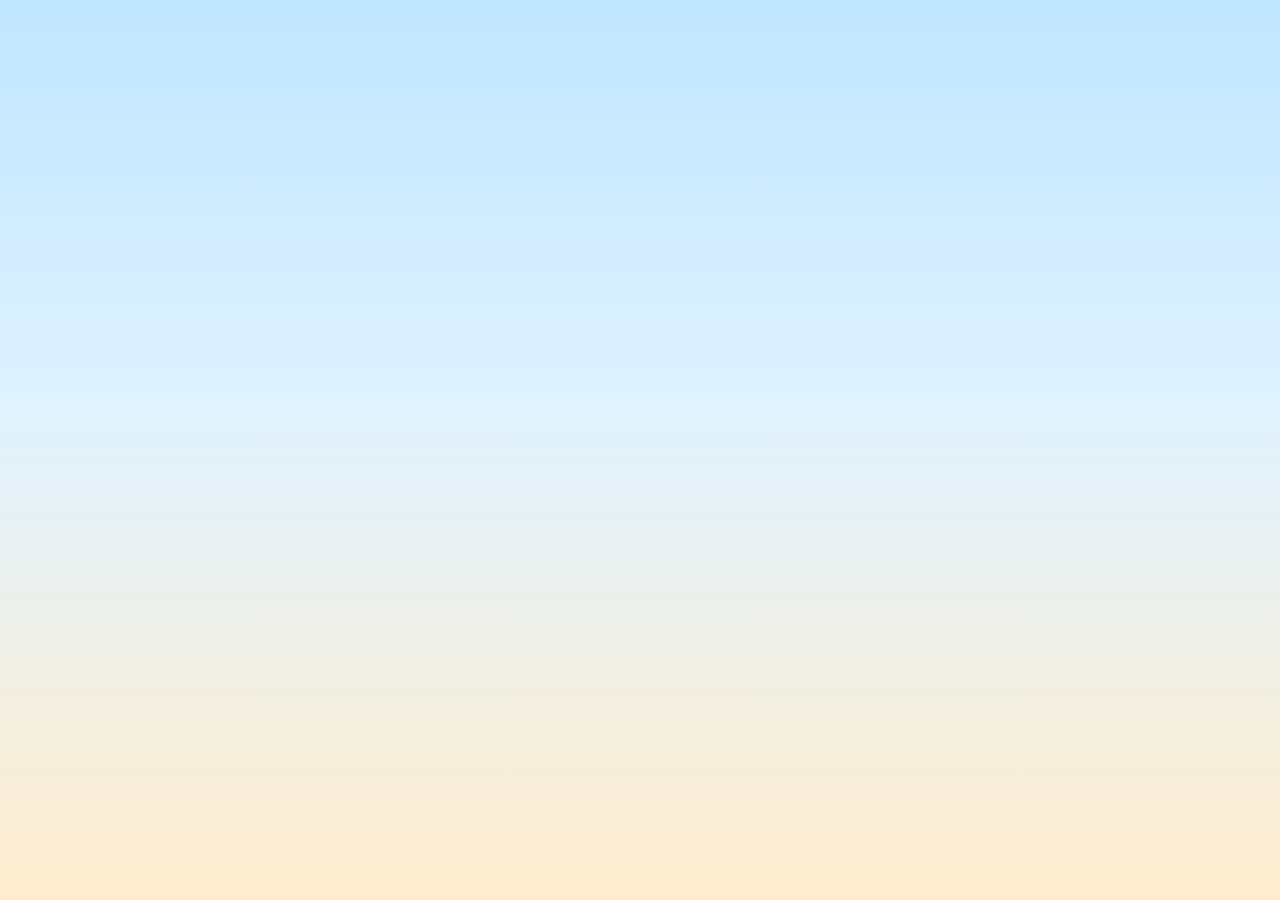
==== index.html @ fae0518b "Little Hafiz Quest v2.5.0 - Family sync: share one explorer's progress to another phone by link or  " ====
<!doctype html>
<!--
  Little Hafiz Quest
  A picture-and-gesture adventure for memorizing Juz ‘Amma (sūrahs 78–114) with a child.
  Everything it needs is in this folder: no accounts, no tracking, no requests to other websites.
  See README.md for how to use, edit and publish it.
-->
<html lang="en">
<head>
  <meta charset="utf-8">
  <meta name="viewport" content="width=device-width, initial-scale=1, viewport-fit=cover">
  <title>Little Hafiz Quest</title>
  <meta name="description" content="A picture-and-gesture adventure that helps young children memorize Juz ‘Amma, with a grown-up who reads the Arabic.">

  <!--
    Content Security Policy: only this site's own files may load. No third-party scripts, fonts or trackers.
    'unsafe-inline' is allowed for styles only, because each sūrah's colors are passed as inline CSS variables.
  -->
  <meta http-equiv="Content-Security-Policy" content="default-src 'self'; script-src 'self'; style-src 'self' 'unsafe-inline'; img-src 'self' data:; font-src 'self'; media-src 'self' blob:; connect-src 'self'; worker-src 'self'; object-src 'none'; base-uri 'none'; form-action 'none'">
  <meta name="referrer" content="no-referrer">

  <!-- Home Screen app -->
  <link rel="manifest" href="manifest.webmanifest">
  <!-- the status bar's color: js/game.js keeps it matching the top of each screen -->
  <meta name="theme-color" content="#7fc8ff">
  <meta name="mobile-web-app-capable" content="yes">
  <meta name="apple-mobile-web-app-capable" content="yes">
  <meta name="apple-mobile-web-app-title" content="Hafiz Quest">
  <meta name="apple-mobile-web-app-status-bar-style" content="default">
  <link rel="icon" type="image/png" sizes="192x192" href="icons/icon-192.png">
  <link rel="apple-touch-icon" href="icons/apple-touch-icon.png">

  <link rel="preload" href="fonts/amiri-quran.woff2" as="font" type="font/woff2" crossorigin>
  <link rel="stylesheet" href="css/game.css">
  <link rel="stylesheet" href="css/art.css">
  <script src="js/boot.js"></script>
</head>
<body>
  <!-- Shared SVG gradients for the art (filled in by js/game.js) and the living world background -->
  <div id="defs" aria-hidden="true"></div>
  <div id="bg" aria-hidden="true"></div>

  <!-- The game draws every screen inside #app (see js/game.js) -->
  <main id="app">
    <noscript>
      <div class="sheet noscript">
        <div class="noscript-moon">🌙</div>
        <h3>Little Hafiz Quest needs a web browser</h3>
        <p class="saveinfo">This looks like a preview, and previews can't run games. Open the Little Hafiz Quest <b>link</b> in Safari, Chrome, Edge or Firefox instead.</p>
      </div>
    </noscript>
  </main>

  <div id="modal" role="dialog" aria-modal="true"></div>
  <div id="toast" role="status" aria-live="polite"></div>
  <div id="fx" aria-hidden="true"></div>

  <script src="js/data.js"></script>
  <script src="js/art.js"></script>
  <script src="js/map.js"></script>
  <script src="js/sounds.js"></script>
  <script src="js/qrcode.js"></script>
  <script src="js/sync.js"></script>
  <script src="js/game.js"></script>
</body>
</html>
---- css/game.css ----
/*
 * Little Hafiz Quest: styles
 * ==========================
 * Colors are tokens on :root. Light values come first; the dim (night) palette is applied when
 *   - the grown-up picks "Dim" in settings            -> <html data-mode="dim">
 *   - or the setting is "Auto" and the device is dark  -> prefers-color-scheme: dark
 * Per-sūrah colors are passed as inline CSS variables (--c, --c14, ...) computed in js/game.js,
 * so no modern-only color functions are needed (works on older Safari, Firefox and Samsung Internet).
 */
/* ---------- fonts (all bundled in /fonts, SIL Open Font License) ---------- */
@font-face {
  font-family: 'Amiri Quran';
  font-style: normal;
  font-weight: 400;
  font-display: block;
  src: url(../fonts/amiri-quran.woff2) format('woff2');
}
@font-face {
  font-family: 'Baloo 2';
  font-style: normal;
  font-weight: 400 800;
  font-display: swap;
  src: url(../fonts/baloo-2-latin-ext.woff2) format('woff2');
  unicode-range: U+0100-02BA, U+02BD-02C5, U+02C7-02CC, U+02CE-02D7, U+02DD-02FF, U+0304, U+0308, U+0329, U+1D00-1DBF,
    U+1E00-1E9F, U+1EF2-1EFF, U+2020, U+20A0-20AB, U+20AD-20C0, U+2113, U+2C60-2C7F, U+A720-A7FF;
}
@font-face {
  font-family: 'Baloo 2';
  font-style: normal;
  font-weight: 400 800;
  font-display: swap;
  src: url(../fonts/baloo-2-latin.woff2) format('woff2');
  /* Combining accents (U+0304 etc.) are deliberately left to the latin-ext file above. If this file also
     claimed them, browsers could split "ā" into "a" + a loose macron and draw the macron over the next letter. */
  unicode-range: U+0000-00FF, U+0131, U+0152-0153, U+02BB-02BC, U+02C6, U+02DA, U+02DC, U+2000-206F, U+20AC, U+2122,
    U+2191, U+2193, U+2212, U+2215, U+FEFF, U+FFFD;
}

:root {
  --ink: #2b2340;
  --soft: #6b6385;
  --card: #ffffff;
  --card2: #fffaf1;
  --chip: #fff3d6;
  --bg1: #bfe6ff;
  --bg2: #ffeccc;
  --bgmid: #dff2ff;
  --glass: rgba(255, 255, 255, 0.78);
  --line: rgba(43, 35, 64, 0.15);
  --shd: rgba(43, 35, 64, 0.14);
  --slot: rgba(255, 255, 255, 0.5);
  --stone: #d8d2c4;
  --stone2: #b3ab99;
  --okbg: #e8fff1;
  --pat: #fff8dc;
  --patb: #f0c64a;
  --twinbg: #ffe3f1;
  --twin: #c2357b;
  --gold: #ffc83d;
  --gold2: #ff9f1c;
  --go: #2fbf71;
  --go2: #1f9a58;
  --oktx: #17804a; /* green text on --okbg */
  --c: #14a899;
  --r: 26px;
  --barbg: rgba(205, 235, 255, 0.86);
  --sunbg: radial-gradient(circle, #fff6c9 0%, #ffe27a 45%, rgba(255, 214, 90, 0) 70%);
  --sunop: 1;
  --cloudop: 1;
  --twop: 0;
  --c14: rgba(20, 168, 153, 0.14);
  --c18: rgba(20, 168, 153, 0.18);
  --c30: rgba(20, 168, 153, 0.3);
  --c35: rgba(20, 168, 153, 0.35);
  --cd: #0f7d72;
  --gutl: max(16px, env(safe-area-inset-left, 0px));
  --gutr: max(16px, env(safe-area-inset-right, 0px));
  color-scheme: light;
}
@media (prefers-color-scheme: dark) {
  :root:not([data-theme='light']):not([data-mode='light']) {
    --ink: #f1edff;
    --soft: #b9b1dc;
    --card: #252149;
    --card2: #2d2856;
    --chip: #3a3163;
    --bg1: #0e0f2d;
    --bg2: #271a43;
    --bgmid: #16163a;
    --glass: rgba(37, 33, 73, 0.82);
    --line: rgba(255, 255, 255, 0.16);
    --shd: rgba(0, 0, 0, 0.38);
    --slot: rgba(255, 255, 255, 0.05);
    --stone: #4a4472;
    --stone2: #2e2953;
    --okbg: #173f30;
    --pat: #352f19;
    --patb: #8a7424;
    --twinbg: #4a2240;
    --twin: #ff9fd0;
    --gold: #f2b632;
    --gold2: #f08c1a;
    --go: #27a862;
    --go2: #16733f;
    --oktx: #8ff0b6;
    --barbg: rgba(14, 15, 45, 0.86);
    --sunbg: radial-gradient(circle, #f4f1ff 0%, #c9c2ff 30%, rgba(140, 130, 255, 0) 68%);
    --sunop: 0.7;
    --cloudop: 0.14;
    --twop: 0.8;
    color-scheme: dark;
  }
}
:root[data-theme='dark']:not([data-mode='light']) {
  --ink: #f1edff;
  --soft: #b9b1dc;
  --card: #252149;
  --card2: #2d2856;
  --chip: #3a3163;
  --bg1: #0e0f2d;
  --bg2: #271a43;
  --bgmid: #16163a;
  --glass: rgba(37, 33, 73, 0.82);
  --line: rgba(255, 255, 255, 0.16);
  --shd: rgba(0, 0, 0, 0.38);
  --slot: rgba(255, 255, 255, 0.05);
  --stone: #4a4472;
  --stone2: #2e2953;
  --okbg: #173f30;
  --pat: #352f19;
  --patb: #8a7424;
  --twinbg: #4a2240;
  --twin: #ff9fd0;
  --gold: #f2b632;
  --gold2: #f08c1a;
  --go: #27a862;
  --go2: #16733f;
  --oktx: #8ff0b6;
  --barbg: rgba(14, 15, 45, 0.86);
  --sunbg: radial-gradient(circle, #f4f1ff 0%, #c9c2ff 30%, rgba(140, 130, 255, 0) 68%);
  --sunop: 0.7;
  --cloudop: 0.14;
  --twop: 0.8;
  color-scheme: dark;
}
:root[data-mode='dim'] {
  --ink: #f1edff;
  --soft: #b9b1dc;
  --card: #252149;
  --card2: #2d2856;
  --chip: #3a3163;
  --bg1: #0e0f2d;
  --bg2: #271a43;
  --bgmid: #16163a;
  --glass: rgba(37, 33, 73, 0.82);
  --line: rgba(255, 255, 255, 0.16);
  --shd: rgba(0, 0, 0, 0.38);
  --slot: rgba(255, 255, 255, 0.05);
  --stone: #4a4472;
  --stone2: #2e2953;
  --okbg: #173f30;
  --pat: #352f19;
  --patb: #8a7424;
  --twinbg: #4a2240;
  --twin: #ff9fd0;
  --gold: #f2b632;
  --gold2: #f08c1a;
  --go: #27a862;
  --go2: #16733f;
  --oktx: #8ff0b6;
  --barbg: rgba(14, 15, 45, 0.86);
  --sunbg: radial-gradient(circle, #f4f1ff 0%, #c9c2ff 30%, rgba(140, 130, 255, 0) 68%);
  --sunop: 0.7;
  --cloudop: 0.14;
  --twop: 0.8;
  color-scheme: dark;
}
* {
  box-sizing: border-box;
  -webkit-tap-highlight-color: transparent;
}
html,
body {
  margin: 0;
  min-height: 100%;
}
html {
  -webkit-text-size-adjust: 100%;
  text-size-adjust: 100%;
}
button,
[data-act] {
  touch-action: manipulation;
}
body {
  background-color: var(--bg1);
  font-family: 'Baloo 2', ui-rounded, system-ui, sans-serif;
  color: var(--ink);
  background: linear-gradient(180deg, var(--bg1) 0%, var(--bgmid) 45%, var(--bg2) 100%);
  background-attachment: fixed;
  min-height: 100vh;
  overflow-x: hidden;
  transition:
    background 0.4s,
    color 0.4s;
}
button,
select {
  font: inherit;
  color: inherit;
  cursor: pointer;
  border: 0;
  background: none;
}
h1,
h2,
h3,
p {
  margin: 0;
}
svg.i {
  width: 26px;
  height: 26px;
  fill: none;
  stroke: currentColor;
  stroke-width: 2.6;
  stroke-linecap: round;
  stroke-linejoin: round;
}

/* ---------- layout ---------- */
#app {
  position: relative;
  z-index: 1;
  max-width: 560px;
  margin: 0 auto;
  padding-top: calc(14px + env(safe-area-inset-top, 0px));
  padding-bottom: calc(48px + env(safe-area-inset-bottom, 0px));
  padding-left: var(--gutl);
  padding-right: var(--gutr);
}
/* behind the phone's status bar (when the page reaches under it: installed, fullscreen, notches): the top
   bar's own color on screens that have one; elsewhere the screen shows through */
body::before {
  content: '';
  position: fixed;
  top: 0;
  left: 0;
  right: 0;
  height: env(safe-area-inset-top, 0px);
  z-index: 13;
  background: transparent;
}
body.hasbar::before {
  background: var(--barbg);
  -webkit-backdrop-filter: blur(12px);
  backdrop-filter: blur(12px);
}
.screen {
  animation: enter 0.45s cubic-bezier(0.2, 1.4, 0.4, 1);
}
@keyframes enter {
  from {
    opacity: 0;
    transform: translateY(18px) scale(0.97);
  }
}
.row {
  display: flex;
  gap: 12px;
  justify-content: center;
  flex-wrap: wrap;
  margin-top: 14px;
}
.h2 {
  font-size: 20px;
  font-weight: 800;
  margin: 18px 4px 8px;
}

/* ---------- buttons ---------- */
.btn {
  display: inline-flex;
  align-items: center;
  justify-content: center;
  gap: 8px;
  min-height: 58px;
  padding: 10px 22px;
  border-radius: 20px;
  font-weight: 800;
  font-size: 20px;
  background: var(--card);
  box-shadow: 0 5px 0 var(--shd);
  transition:
    transform 0.08s,
    box-shadow 0.08s;
}
.btn:active {
  transform: translateY(4px);
  box-shadow: 0 1px 0 var(--shd);
}
.btn.go {
  background: linear-gradient(180deg, #4fdc8f, var(--go));
  color: #fff;
  box-shadow: 0 5px 0 var(--go2);
  text-shadow: 0 1px 0 rgba(0, 0, 0, 0.15);
}
.btn.go:active {
  box-shadow: 0 1px 0 var(--go2);
}
.btn.gold {
  background: linear-gradient(180deg, #ffe07a, var(--gold));
  box-shadow: 0 5px 0 #c98f00;
  color: #2b2340;
}
.btn.ghost {
  background: var(--glass);
}
.btn.small {
  min-height: 42px;
  font-size: 16px;
  padding: 6px 14px;
  border-radius: 14px;
}
.btn.danger {
  color: #d23c3c;
}
.btn[disabled] {
  opacity: 0.4;
  pointer-events: none;
}
.btn.wide {
  flex: 1 1 140px;
}
.icon-btn {
  width: 52px;
  height: 52px;
  border-radius: 18px;
  background: var(--card);
  font-size: 26px;
  box-shadow: 0 4px 0 var(--shd);
  display: grid;
  place-items: center;
  flex: none;
}
.icon-btn:active {
  transform: translateY(3px);
  box-shadow: 0 1px 0 var(--shd);
}

/* ---------- sticky top bar with the Listen button ---------- */
.bar {
  position: -webkit-sticky;
  position: sticky;
  top: env(safe-area-inset-top, 0px);
  z-index: 12;
  display: flex;
  align-items: center;
  gap: 8px;
  margin: -14px calc(-1 * var(--gutr)) 10px calc(-1 * var(--gutl));
  padding: 10px var(--gutr) 10px var(--gutl);
  background: var(--barbg);
  -webkit-backdrop-filter: blur(12px);
  backdrop-filter: blur(12px);
}
.bar-title {
  flex: 1;
  min-width: 0;
  text-align: center;
  font-weight: 800;
  font-size: 18px;
  line-height: 1.1;
}
.bar-title small {
  display: block;
  font-size: 13px;
  color: var(--soft);
  font-weight: 600;
  white-space: nowrap;
  overflow: hidden;
  text-overflow: ellipsis;
}
.bar .icon-btn {
  width: 46px;
  height: 46px;
  border-radius: 16px;
}
.listen {
  flex: none;
  display: none;
  align-items: center;
  gap: 6px;
  height: 56px;
  padding: 0 12px 0 8px;
  border-radius: 20px;
  color: #fff;
  text-align: left;
  position: relative;
  background: linear-gradient(180deg, #ffa94d, #ff7a1a);
  box-shadow: 0 5px 0 #c95300;
  transition: transform 0.08s;
}
.listen.show {
  display: flex;
}
.listen:active {
  transform: translateY(4px);
  box-shadow: 0 1px 0 #c95300;
}
.listen .ic {
  width: 40px;
  height: 40px;
  border-radius: 50%;
  background: rgba(255, 255, 255, 0.22);
  display: grid;
  place-items: center;
  position: relative;
}
.listen svg {
  width: 26px;
  height: 26px;
  fill: none;
  stroke: #fff;
  stroke-width: 2.6;
  stroke-linecap: round;
  stroke-linejoin: round;
}
.listen .stop {
  display: none;
  width: 15px;
  height: 15px;
  border-radius: 4px;
  background: #fff;
}
.listen.playing svg {
  display: none;
}
.listen.playing .stop {
  display: block;
}
.listen.playing .ic::before,
.listen.playing .ic::after {
  content: '';
  position: absolute;
  top: 0;
  right: 0;
  bottom: 0;
  left: 0;
  border-radius: 50%;
  border: 3px solid #fff;
  animation: ring 1.4s ease-out infinite;
}
.listen.playing .ic::after {
  animation-delay: 0.7s;
}
@keyframes ring {
  from {
    transform: scale(1);
    opacity: 0.9;
  }
  to {
    transform: scale(1.6);
    opacity: 0;
  }
}
.listen b {
  display: block;
  font-size: 17px;
  line-height: 1;
  text-shadow: 0 1px 0 rgba(0, 0, 0, 0.15);
}
.listen small {
  display: block;
  font-size: 11.5px;
  font-weight: 700;
  opacity: 0.92;
  line-height: 1.1;
  white-space: nowrap;
}
.listen .rep {
  position: absolute;
  top: -8px;
  right: -6px;
  background: var(--card);
  color: var(--ink);
  border-radius: 99px;
  font-size: 12px;
  font-weight: 800;
  padding: 0 6px;
  box-shadow: 0 2px 0 var(--shd);
}

/* ---------- bars & hub ---------- */
.hero {
  text-align: center;
  padding: 4px 0 8px;
}
.hero-icon {
  font-size: 80px;
  line-height: 1.1;
}
.hero-ar {
  /* a plaque behind the sūrah's Arabic name so it stands out on any world sky (light or dark) */
  display: inline-block;
  font-family: 'Amiri Quran', serif;
  font-size: 38px;
  line-height: 1.6;
  color: var(--cd);
  background: var(--card);
  border: 3px solid var(--c);
  border-radius: 22px;
  padding: 0 22px 4px;
  margin: 2px 0 6px;
  box-shadow:
    0 5px 0 var(--c35),
    0 10px 22px var(--shd);
  text-shadow: 0 1px 0 rgba(255, 255, 255, 0.6);
}
.hero-en {
  font-weight: 700;
  color: var(--soft);
}
.story {
  display: grid;
  grid-template-columns: repeat(auto-fill, minmax(78px, 1fr));
  gap: 8px;
  padding: 4px 2px 10px;
}
.story-cell {
  min-width: 0;
  background: var(--card);
  border-radius: 18px;
  padding: 6px 8px;
  box-shadow: 0 4px 0 var(--shd);
  display: flex;
  flex-direction: column;
  align-items: center;
  font-size: 28px;
  line-height: 1.2;
}
.num {
  display: inline-grid;
  place-items: center;
  min-width: 26px;
  height: 26px;
  padding: 0 5px;
  border-radius: 99px;
  background: var(--c);
  color: var(--con, #fff);
  font-size: 15px;
  font-weight: 800;
  line-height: 1;
}
.tip {
  background: var(--pat);
  border: 2px dashed var(--patb);
  border-radius: 18px;
  padding: 10px 14px;
  font-size: 16px;
  line-height: 1.35;
}
.acts {
  display: grid;
  grid-template-columns: 1fr 1fr;
  gap: 12px;
  margin-top: 14px;
}
.act {
  background: var(--card);
  border-radius: 24px;
  padding: 14px 12px 12px;
  text-align: center;
  box-shadow:
    0 6px 0 var(--cd),
    0 10px 20px var(--shd);
  display: flex;
  flex-direction: column;
  align-items: center;
  gap: 2px;
  transition: transform 0.08s;
}
.act.span {
  grid-column: 1/-1;
  flex-direction: row;
  text-align: left;
  gap: 14px;
  padding: 14px 16px;
}
.act.span .ico {
  font-size: 50px;
}
.act:active {
  transform: translateY(4px);
}
.act .ico {
  font-size: 44px;
  line-height: 1.1;
  height: 50px;
  display: grid;
  place-items: center;
}
.act b {
  font-size: 18px;
  line-height: 1.1;
}
.act span.d {
  font-size: 13.5px;
  color: var(--soft);
  line-height: 1.2;
  font-weight: 600;
  display: block;
}
.act .st {
  font-size: 14px;
  letter-spacing: 1px;
  margin-top: 2px;
}
.beads-ico {
  display: flex;
  gap: 3px;
  align-items: center;
  direction: rtl;
}
.beads-ico i {
  width: 13px;
  height: 13px;
  border-radius: 50%;
  display: block;
}
.beads-ico i:nth-child(4) {
  width: 20px;
  height: 20px;
  box-shadow:
    0 0 0 3px var(--card),
    0 0 0 5px currentColor;
}
/* checkpoints */
.cps {
  display: flex;
  flex-direction: column;
  gap: 12px;
}
.cp {
  display: flex;
  align-items: center;
  gap: 12px;
  background: var(--card);
  border-radius: 22px;
  padding: 12px 14px;
  text-align: left;
  box-shadow: 0 5px 0 var(--cd);
  position: relative;
}
.cp:active {
  transform: translateY(3px);
}
.cp .cpn {
  flex: none;
  width: 52px;
  height: 52px;
  border-radius: 16px;
  display: grid;
  place-items: center;
  font-size: 24px;
  font-weight: 800;
  background: var(--c18);
  line-height: 1;
}
.cp .cpn small {
  display: block;
  font-size: 11px;
}
.cp .cpt {
  flex: 1;
  min-width: 0;
}
.cp .cpt b {
  font-size: 18px;
  display: block;
  line-height: 1.15;
}
.cp .cpt .pics {
  font-size: 22px;
  white-space: nowrap;
  overflow: hidden;
  text-overflow: ellipsis;
  display: block;
}
.cp .cps-st {
  font-weight: 800;
  font-size: 14px;
  color: var(--soft);
  white-space: nowrap;
}
.cp.suggest {
  outline: 4px solid var(--gold);
  outline-offset: 2px;
}
.cp.suggest::after {
  content: 'Next up';
  position: absolute;
  top: -12px;
  right: 14px;
  background: var(--gold);
  color: #2b2340;
  font-size: 12px;
  font-weight: 800;
  border-radius: 10px;
  padding: 0 8px;
}

/* ---------- ayah card ---------- */
.dots {
  display: flex;
  align-items: center;
  gap: 8px;
  justify-content: center;
  margin: 2px 0 12px;
  flex-wrap: wrap;
}
/* each dot is a button: tap it to practice that āyah */
.dot {
  flex: none;
  width: 34px;
  height: 34px;
  border-radius: 50%;
  background: var(--card);
  color: var(--soft);
  font-weight: 800;
  font-size: 15px;
  line-height: 1;
  box-shadow:
    inset 0 0 0 3px var(--line),
    0 3px 0 var(--shd);
  transition:
    transform 0.2s,
    background 0.3s;
}
.dot:active {
  transform: translateY(2px);
}
.dot.done {
  background: var(--c);
  color: #fff;
  box-shadow: 0 3px 0 var(--cd);
}
.dot.cur {
  background: var(--gold2);
  color: #2b2340;
  transform: scale(1.18);
  box-shadow:
    0 3px 0 #c46a00,
    0 0 0 5px rgba(255, 159, 28, 0.28);
}
.card {
  background: var(--card);
  border-radius: 30px;
  padding: 14px 14px 16px;
  box-shadow:
    0 6px 0 var(--shd),
    0 14px 28px var(--shd);
  text-align: center;
  position: relative;
  border: 3px solid var(--c30);
}
.ayah-tag {
  display: inline-flex;
  align-items: center;
  gap: 8px;
  font-weight: 800;
  font-size: 17px;
  background: var(--c14);
  border-radius: 99px;
  padding: 2px 12px 2px 4px;
}
.twin {
  display: inline-block;
  margin-left: 6px;
  background: var(--twinbg);
  color: var(--twin);
  border-radius: 99px;
  padding: 0 10px;
  font-size: 14px;
  font-weight: 800;
  animation: wiggle 2s infinite;
}
.scene {
  display: flex;
  justify-content: center;
  align-items: center;
  gap: 4px;
  min-height: 150px;
  font-size: 64px;
  font-size: clamp(64px, 20vw, 100px);
  line-height: 1;
  margin: 6px 0 2px;
  user-select: none;
}
.scene.sm {
  min-height: 0;
  font-size: 52px;
}
.scene .e {
  display: inline-block;
}
.gest {
  display: inline-block;
  margin-top: 4px;
  background: var(--chip);
  border-radius: 16px;
  padding: 6px 14px;
  font-weight: 700;
  font-size: 18px;
  line-height: 1.25;
}
.gest small {
  display: block;
  font-size: 13px;
  color: var(--soft);
  font-weight: 700;
  text-transform: uppercase;
  letter-spacing: 1px;
}
.ar-box {
  margin-top: 12px;
  background: var(--card2);
  border-radius: 20px;
  padding: 6px 12px 8px;
  position: relative;
}
.ar-label {
  font-size: 12.5px;
  font-weight: 800;
  color: var(--soft);
  text-transform: uppercase;
  letter-spacing: 1px;
}
.ar {
  font-family: 'Amiri Quran', 'Scheherazade New', 'Noto Naskh Arabic', serif;
  direction: rtl;
  font-size: 26px;
  font-size: clamp(26px, 7.6vw, 38px);
  line-height: 2.15;
  transition:
    filter 0.35s,
    opacity 0.35s;
  word-spacing: 4px;
  cursor: pointer;
}
.ar.sm {
  font-size: 23px;
  font-size: clamp(23px, 6.4vw, 31px);
}
.ar.blur {
  filter: blur(11px);
  opacity: 0.45;
}
.ar-tap {
  font-size: 12.5px;
  color: var(--soft);
  font-weight: 700;
}
.tr {
  margin-top: 4px;
  font-size: 16px;
  color: var(--soft);
  font-weight: 600;
  font-style: italic;
}
.mean {
  font-size: 15.5px;
  margin-top: 10px;
  padding-top: 8px;
  border-top: 2px dashed var(--line);
  line-height: 1.35;
  opacity: 0.9;
}
.coach {
  display: flex;
  align-items: center;
  gap: 10px;
  margin: 16px 0 4px;
  background: var(--card);
  border-radius: 20px;
  padding: 10px 14px;
  font-size: 18px;
  font-weight: 700;
  line-height: 1.25;
  box-shadow: 0 3px 0 var(--shd);
}
.coach .owl {
  font-size: 34px;
  flex: none;
  animation: bob 2.4s ease-in-out infinite;
}
.coach .sub {
  font-weight: 600;
  color: var(--soft);
  font-size: 16px;
}

/* repeat bubbles */
.bubbles {
  display: flex;
  justify-content: center;
  gap: 18px;
  margin: 16px 0 4px;
}
.bubble {
  width: 86px;
  height: 86px;
  border-radius: 50%;
  font-weight: 800;
  font-size: 18px;
  color: #fff;
  background: radial-gradient(circle at 32% 28%, #fff 0 9%, #8fd9ff 10%, #3fa7f5 70%, #2a86d8 100%);
  box-shadow:
    0 6px 0 #1f6fb8,
    inset 0 -6px 12px rgba(0, 0, 0, 0.12);
  animation: floaty 2.2s ease-in-out infinite;
  display: grid;
  place-items: center;
}
.bubble:nth-child(2) {
  animation-delay: -0.7s;
}
.bubble:nth-child(3) {
  animation-delay: -1.4s;
}
.bubble.popped {
  background: none;
  box-shadow: none;
  font-size: 54px;
  animation: popin 0.4s cubic-bezier(0.2, 1.8, 0.4, 1);
}
@keyframes popin {
  from {
    transform: scale(0.2);
  }
}
@keyframes floaty {
  50% {
    transform: translateY(-8px);
  }
}

/* chain */
.chain {
  display: flex;
  flex-wrap: wrap;
  gap: 10px;
  justify-content: center;
  margin: 12px 0;
}
.link {
  background: var(--card);
  border-radius: 20px;
  padding: 6px 10px 8px;
  min-width: 84px;
  display: flex;
  flex-direction: column;
  align-items: center;
  gap: 2px;
  box-shadow: 0 4px 0 var(--shd);
  opacity: 0.55;
  transition: 0.25s;
}
.link .pic {
  font-size: 32px;
  line-height: 1.15;
}
.link.bridge {
  border: 3px dashed var(--soft);
}
.link.bridge .num {
  background: var(--soft);
}
.link.lit {
  opacity: 1;
  background: var(--okbg);
  box-shadow: 0 4px 0 var(--go2);
}
.link.cur {
  opacity: 1;
  transform: scale(1.12);
  box-shadow:
    0 0 0 4px var(--gold),
    0 6px 0 #c98f00;
  animation: pulseRing 1.2s infinite;
}
@keyframes pulseRing {
  50% {
    box-shadow:
      0 0 0 9px rgba(255, 200, 61, 0.35),
      0 6px 0 #c98f00;
  }
}

details.adult {
  margin-top: 12px;
  background: var(--glass);
  border-radius: 16px;
  padding: 6px 12px;
  text-align: center;
}
details.adult summary {
  font-weight: 800;
  font-size: 15px;
  color: var(--soft);
  cursor: pointer;
  list-style: none;
}
details.adult summary::-webkit-details-marker {
  display: none;
}

/* stepping stones */
.stones {
  display: flex;
  gap: 8px;
  justify-content: center;
  flex-wrap: wrap;
  margin: 6px 0 12px;
}
.stone {
  width: 52px;
  height: 44px;
  border-radius: 50% 50% 46% 46%;
  background: var(--stone);
  box-shadow: 0 5px 0 var(--stone2);
  display: grid;
  place-items: center;
  font-size: 20px;
  font-weight: 800;
  color: var(--soft);
  transition: 0.3s;
  position: relative;
}
.stones.many .stone {
  width: 40px;
  height: 34px;
  font-size: 15px;
}
.stone.done {
  background: var(--okbg);
  box-shadow: 0 5px 0 var(--go2);
  color: var(--go);
}
.stone.cur {
  background: var(--gold);
  box-shadow: 0 5px 0 #c98f00;
  color: #2b2340;
  transform: translateY(-6px) scale(1.15);
  font-size: 30px;
  z-index: 2;
}
.stones.many .stone.cur {
  font-size: 24px;
}
.stone.cur.empty {
  font-size: 0;
}
.stone.cur::after {
  content: 'tap me!';
  position: absolute;
  top: -22px;
  font-size: 12px;
  font-weight: 800;
  color: var(--soft);
  white-space: nowrap;
  animation: bob 1.4s infinite;
}
.flyfrog {
  position: fixed;
  z-index: 50;
  font-size: 34px;
  pointer-events: none;
  transform: translate(-50%, -50%);
}
.mystery-q {
  width: 150px;
  height: 150px;
  margin: 6px auto;
  border-radius: 50%;
  display: grid;
  place-items: center;
  font-size: 84px;
  font-weight: 800;
  color: #fff;
  background: radial-gradient(circle at 35% 30%, #b9a4ff, #7c5cf0);
  box-shadow: 0 8px 0 #5a3fc4;
  animation: floaty 2s ease-in-out infinite;
}
.first-word {
  display: inline-block;
  font-family: 'Amiri Quran', serif;
  font-size: 36px;
  line-height: 2;
  background: var(--chip);
  border-radius: 16px;
  padding: 0 16px;
  direction: rtl;
  margin-top: 6px;
}
.levels {
  display: flex;
  flex-direction: column;
  gap: 14px;
  margin-top: 10px;
}
.level {
  display: flex;
  align-items: center;
  gap: 14px;
  background: var(--card);
  border-radius: 24px;
  padding: 14px;
  text-align: left;
  box-shadow: 0 6px 0 var(--cd);
}
.level .lv {
  font-size: 40px;
  flex: none;
}
.level b {
  font-size: 20px;
  display: block;
  line-height: 1.1;
}
.level span {
  color: var(--soft);
  font-weight: 600;
  font-size: 15px;
  line-height: 1.2;
  display: block;
}
.level .ok {
  margin-left: auto;
  font-size: 28px;
}

/* puzzle (drag & drop) */
.slots {
  display: grid;
  grid-template-columns: repeat(auto-fill, minmax(96px, 1fr));
  gap: 10px;
  margin: 8px 0 14px;
}
.slot {
  min-height: 96px;
  border-radius: 20px;
  border: 3px dashed var(--line);
  display: flex;
  flex-direction: column;
  align-items: center;
  justify-content: center;
  gap: 2px;
  background: var(--slot);
  transition: 0.15s;
}
.slot .pic {
  font-size: 32px;
  line-height: 1.1;
}
.slot.filled {
  border: 3px solid var(--go);
  background: var(--okbg);
  animation: popin 0.4s cubic-bezier(0.2, 1.8, 0.4, 1);
}
.slot.over {
  border-color: var(--gold2);
  background: rgba(255, 200, 61, 0.25);
  transform: scale(1.06);
}
.slot.ready {
  border-color: var(--gold2);
}
.deck {
  display: flex;
  flex-wrap: wrap;
  gap: 12px;
  justify-content: center;
  padding: 6px;
  border-radius: 24px;
  background: var(--glass);
  min-height: 120px;
}
.pcard {
  min-width: 100px;
  min-height: 92px;
  padding: 8px 10px;
  border-radius: 22px;
  background: var(--card);
  box-shadow: 0 6px 0 var(--shd);
  font-size: 38px;
  line-height: 1.1;
  animation: floaty 2.6s ease-in-out infinite;
  touch-action: none;
  user-select: none;
  -webkit-user-select: none;
  -webkit-touch-callout: none;
  cursor: grab;
}
.pcard:nth-child(2n) {
  animation-delay: -1s;
}
.pcard:nth-child(3n) {
  animation-delay: -1.8s;
}
.pcard.sel {
  outline: 4px solid var(--gold2);
  outline-offset: 3px;
  animation: none;
  transform: translateY(-6px);
}
.pcard.lifted {
  opacity: 0.25;
  animation: none;
}
.drag-ghost {
  position: fixed;
  z-index: 60;
  pointer-events: none;
  animation: none !important;
  transform: rotate(-4deg) scale(1.08);
  box-shadow: 0 18px 30px rgba(0, 0, 0, 0.25);
}
.say {
  margin: 4px auto 10px;
  text-align: center;
  font-weight: 800;
  font-size: 19px;
  background: var(--card);
  border-radius: 18px;
  padding: 8px 12px;
  box-shadow: 0 3px 0 var(--shd);
  animation: popin 0.35s cubic-bezier(0.2, 1.8, 0.4, 1);
}

/* what's next */
.opts {
  display: flex;
  gap: 12px;
  justify-content: center;
  flex-wrap: wrap;
  margin-top: 12px;
}
.opt {
  flex: 1 1 100px;
  max-width: 160px;
  min-height: 118px;
  border-radius: 24px;
  background: var(--card);
  box-shadow: 0 7px 0 var(--shd);
  font-size: 40px;
  line-height: 1.1;
  padding: 10px;
}
.opt.right {
  background: var(--okbg);
  box-shadow: 0 7px 0 var(--go2);
  animation: jump 0.6s;
}
.qhead {
  text-align: center;
  font-weight: 800;
  font-size: 22px;
  margin-top: 16px;
}

/* mystery */
.giftbox {
  display: block;
  margin: 20px auto 8px;
  font-size: 150px;
  line-height: 1;
  animation: wiggle 1.4s ease-in-out infinite;
}
.isles {
  display: grid;
  grid-template-columns: 1fr 1fr;
  gap: 10px;
  margin-top: 12px;
}
.isle-pick {
  background: var(--card);
  border-radius: 20px;
  padding: 8px 6px;
  box-shadow: 0 5px 0 var(--cd);
  display: flex;
  flex-direction: column;
  align-items: center;
  font-weight: 800;
  font-size: 15px;
  line-height: 1.1;
}
.isle-pick .i {
  font-size: 38px;
  line-height: 1.2;
}

/* ---------- WORD STEPS (no emoji) ---------- */
.wtrack {
  display: flex;
  gap: 8px;
  justify-content: center;
  flex-wrap: wrap;
  margin: 4px 0 10px;
}
.wtrack button {
  min-width: 44px;
  height: 44px;
  border-radius: 14px;
  font-weight: 800;
  font-size: 16px;
  background: var(--card);
  box-shadow: 0 3px 0 var(--shd);
  display: flex;
  flex-direction: column;
  align-items: center;
  justify-content: center;
  line-height: 1;
  border: 2px solid transparent;
}
.wtrack button small {
  font-family: 'Amiri Quran', serif;
  font-size: 13px;
  color: var(--soft);
  line-height: 1;
}
.wtrack button.done {
  background: var(--okbg);
  color: var(--go);
  border-color: var(--go);
}
.wtrack button.cur {
  background: var(--ink);
  color: var(--card);
  transform: scale(1.12);
}
.wtrack button.cur small {
  color: var(--card);
}
.wlabel {
  text-align: center;
  font-weight: 800;
  color: var(--soft);
  font-size: 14px;
  text-transform: uppercase;
  letter-spacing: 1px;
}
.beads {
  display: flex;
  flex-direction: row-reverse;
  justify-content: center;
  align-items: center;
  flex-wrap: wrap;
  gap: 6px;
  margin: 8px 0 12px;
  position: relative;
}
.bead {
  width: 22px;
  height: 22px;
  border-radius: 50%;
  border: 3px solid var(--wc);
  background: transparent;
  transition: 0.25s;
  padding: 0;
}
.bead.on {
  background: var(--wc);
}
.bead.cur {
  width: 32px;
  height: 32px;
  box-shadow:
    0 0 0 4px var(--card),
    0 0 0 7px var(--wc);
}
.wstage {
  background: var(--card);
  border-radius: 30px;
  padding: 18px 14px;
  box-shadow:
    0 6px 0 var(--shd),
    0 14px 28px var(--shd);
  min-height: 200px;
  display: flex;
  flex-direction: column;
  justify-content: center;
}
.wflow {
  direction: rtl;
  display: flex;
  flex-wrap: wrap;
  justify-content: center;
  align-items: center;
  gap: 10px 8px;
}
.wbox {
  position: relative;
  font-family: 'Amiri Quran', 'Scheherazade New', serif;
  font-size: 24px;
  font-size: clamp(24px, 6.6vw, 32px);
  font-weight: 400;
  line-height: 1.9;
  padding: 0 10px;
  border: 0;
  border-radius: 14px;
  border-bottom: 5px solid var(--wc);
  color: var(--ink);
  cursor: pointer;
  transition:
    background 0.25s,
    transform 0.25s;
}
.wbox .wnum {
  position: absolute;
  inset: 0;
  display: none;
  place-items: center;
  font: 800 18px 'Baloo 2', system-ui, sans-serif;
}
.word {
  background: var(--wc10);
}
.word .wnum,
.wtile.shown .wnum {
  display: none;
}
.word.new {
  z-index: 1;
  background: var(--wc22);
  box-shadow: 0 0 0 3px var(--wc);
  transform: scale(1.18);
  animation: wordnew 0.35s cubic-bezier(0.2, 1.6, 0.4, 1);
}
@keyframes wordnew {
  from {
    transform: scale(0.6);
  }
  to {
    transform: scale(1.18);
  }
}
.word.ph {
  cursor: default;
  background: var(--wc10);
  outline: 2px dashed var(--line);
  outline-offset: -2px;
  border-bottom-color: var(--wc45);
}
.word.ph .wtx,
.wtile:not(.shown) .wtx,
.word.ph .wtl,
.word.ph .wen,
.wtile:not(.shown) .wtl,
.wtile:not(.shown) .wen {
  visibility: hidden;
}
.word.ph .wnum {
  display: grid;
  color: var(--soft);
  opacity: 0.6;
}
.wtile {
  background: var(--wcd);
  border-bottom-color: var(--wcdd);
  box-shadow: 0 2px 0 var(--wcdd);
  color: #fff;
}
.wtile:not(.shown) .wnum {
  display: grid;
}
.wtile.shown {
  background: var(--wc12);
  color: var(--ink);
  box-shadow: none;
  border-bottom-color: var(--wc);
  animation: popin 0.3s cubic-bezier(0.2, 1.6, 0.4, 1);
}
/* the āyah's picture, so the words link to the picture from Look & Repeat */
.wpic {
  display: flex;
  align-items: center;
  justify-content: center;
  gap: 8px;
  margin: -4px auto 14px;
  padding: 4px 14px 4px 6px;
  border-radius: 99px;
  background: var(--c14);
  width: fit-content;
  max-width: 100%;
  font-weight: 800;
  font-size: 16px;
}
.wpic .num {
  width: 28px;
  height: 28px;
  border-radius: 50%;
  background: var(--c);
  color: #fff;
  display: grid;
  place-items: center;
  font-size: 15px;
}
.wpic .pics .e {
  font-size: 30px;
}
.wcount {
  text-align: center;
  font-weight: 800;
  font-size: 17px;
  margin-top: 12px;
  color: var(--soft);
}
.wnote {
  background: var(--glass);
  border-radius: 18px;
  padding: 10px 14px;
  font-weight: 700;
  font-size: 16.5px;
  line-height: 1.3;
  margin-top: 14px;
  text-align: center;
}
.medal {
  width: 120px;
  height: 120px;
  margin: 0 auto;
  border-radius: 50%;
  display: grid;
  place-items: center;
  font-size: 58px;
  color: #fff;
  font-family: system-ui, sans-serif;
  background: conic-gradient(#e74c3c, #f39c12, #f1c40f, #2ecc71, #1abc9c, #3498db, #9b59b6, #e84393, #e74c3c);
  box-shadow: 0 8px 0 var(--shd);
  animation: jump 1.4s ease-in-out infinite;
}
.medal span {
  width: 88px;
  height: 88px;
  border-radius: 50%;
  background: var(--card);
  color: var(--gold2);
  display: grid;
  place-items: center;
}

/* done */
.donescr {
  text-align: center;
  padding-top: 30px;
}
.donescr .big {
  font-size: 120px;
  line-height: 1;
  animation: jump 1.2s ease-in-out infinite;
}
.donescr h2 {
  font-size: 34px;
  margin-top: 10px;
  line-height: 1.1;
}
.donescr p {
  font-size: 19px;
  color: var(--soft);
  font-weight: 600;
  margin-top: 8px;
}
.trophy-stars {
  font-size: 46px;
  letter-spacing: 6px;
  margin-top: 10px;
}
.trophy-stars span {
  display: inline-block;
  animation: popin 0.5s cubic-bezier(0.2, 1.8, 0.4, 1) both;
}
.trophy-stars span:nth-child(2) {
  animation-delay: 0.2s;
}
.trophy-stars span:nth-child(3) {
  animation-delay: 0.4s;
}
.tstar {
  color: var(--gold2);
  font-family: system-ui, sans-serif;
}

/* settings */
.sheet {
  background: var(--card);
  border-radius: 26px;
  padding: 16px;
  box-shadow:
    0 6px 0 var(--shd),
    0 14px 28px var(--shd);
  margin-bottom: 14px;
}
.sheet h3 {
  font-size: 20px;
  margin-bottom: 8px;
}
.toggle,
.setrow {
  display: flex;
  align-items: center;
  justify-content: space-between;
  gap: 10px;
  padding: 10px 0;
  border-top: 1px solid var(--line);
  font-weight: 700;
  font-size: 17px;
  text-align: left;
  width: 100%;
}
.sheet h3 + .toggle,
.sheet h3 + .setrow {
  border-top: 0;
}
.toggle small,
.setrow small {
  display: block;
  font-weight: 600;
  color: var(--soft);
  font-size: 14px;
  line-height: 1.2;
}
.sw {
  width: 56px;
  height: 32px;
  border-radius: 99px;
  background: var(--line);
  position: relative;
  flex: none;
  transition: 0.2s;
}
.sw::after {
  content: '';
  position: absolute;
  top: 3px;
  left: 3px;
  width: 26px;
  height: 26px;
  border-radius: 50%;
  background: #fff;
  box-shadow: 0 2px 4px rgba(0, 0, 0, 0.2);
  transition: 0.2s;
}
.sw.on {
  background: var(--go);
}
.sw.on::after {
  left: 27px;
}
.seg {
  display: flex;
  background: var(--line);
  border-radius: 14px;
  padding: 3px;
  gap: 3px;
  flex: none;
}
.seg button {
  padding: 4px 12px;
  border-radius: 11px;
  font-weight: 800;
  font-size: 15px;
}
.seg button.on {
  background: var(--card);
  box-shadow: 0 2px 0 var(--shd);
}
.selbox {
  background: var(--card2);
  color: var(--ink);
  border-radius: 12px;
  padding: 8px 10px;
  font-weight: 700;
  font-size: 16px;
  max-width: 58%;
  border: 2px solid var(--line);
}
.tips {
  padding-left: 20px;
  margin: 0;
  line-height: 1.4;
  font-size: 16px;
}
.tips li {
  margin-bottom: 8px;
}
.saveinfo {
  font-size: 14px;
  color: var(--soft);
  font-weight: 600;
  line-height: 1.35;
  margin-top: 4px;
}

/* modal + toast + fx */
#modal {
  cursor: pointer;
  position: fixed;
  top: 0;
  right: 0;
  bottom: 0;
  left: 0;
  z-index: 20;
  background: rgba(15, 12, 35, 0.55);
  display: none;
  align-items: center;
  justify-content: center;
  padding: 16px;
}
#modal.show {
  display: flex;
}
#modal .card {
  cursor: auto;
  max-width: 480px;
  width: 100%;
  animation: enter 0.4s cubic-bezier(0.2, 1.4, 0.4, 1);
}
#toast {
  position: fixed;
  left: 50%;
  bottom: calc(28px + env(safe-area-inset-bottom, 0px));
  transform: translateX(-50%) translateY(200px);
  background: #2b2340;
  color: #fff;
  padding: 10px 18px;
  border-radius: 16px;
  font-weight: 700;
  z-index: 30;
  transition: transform 0.35s cubic-bezier(0.2, 1.4, 0.4, 1);
  max-width: 86vw;
  text-align: center;
}
#toast.show {
  transform: translateX(-50%) translateY(0);
}
#fx {
  position: fixed;
  top: 0;
  right: 0;
  bottom: 0;
  left: 0;
  pointer-events: none;
  z-index: 40;
  overflow: hidden;
}
.p {
  position: absolute;
  font-size: 28px;
  transform: translate(-50%, -50%);
  opacity: 0;
}
.wobble {
  animation: wob 0.45s !important;
}
@keyframes wob {
  20% {
    transform: translateX(-10px) rotate(-3deg);
  }
  40% {
    transform: translateX(9px) rotate(3deg);
  }
  60% {
    transform: translateX(-6px);
  }
  80% {
    transform: translateX(4px);
  }
}

/* ---------- cue animations ---------- */
@keyframes bob {
  50% {
    transform: translateY(-7px);
  }
}
@keyframes wiggle {
  0%,
  60%,
  100% {
    transform: rotate(0);
  }
  70% {
    transform: rotate(-8deg);
  }
  80% {
    transform: rotate(8deg);
  }
  90% {
    transform: rotate(-4deg);
  }
}
@keyframes a-pulse {
  50% {
    transform: scale(1.16);
  }
}
@keyframes a-crown {
  0%,
  100% {
    transform: translateY(0) rotate(-6deg);
  }
  50% {
    transform: translateY(-14px) rotate(6deg);
    filter: drop-shadow(0 0 14px gold);
  }
}
@keyframes a-float {
  50% {
    transform: translateY(-16px);
  }
}
@keyframes a-peek {
  0%,
  40% {
    transform: scale(1);
  }
  50%,
  80% {
    transform: scale(0.6) translateY(16px);
    opacity: 0.4;
  }
  100% {
    transform: scale(1);
  }
}
@keyframes a-beat {
  0%,
  100% {
    transform: scale(1);
  }
  15% {
    transform: scale(1.2);
  }
  30% {
    transform: scale(1);
  }
  45% {
    transform: scale(1.15);
  }
}
@keyframes a-sway {
  0%,
  100% {
    transform: rotate(-10deg);
  }
  50% {
    transform: rotate(10deg);
  }
}
@keyframes a-rise {
  0% {
    transform: translateY(40px);
    opacity: 0.3;
  }
  60%,
  100% {
    transform: translateY(0);
    opacity: 1;
    filter: drop-shadow(0 0 18px #ffb347);
  }
}
@keyframes a-spin {
  50% {
    transform: rotate(14deg) scale(1.08);
  }
  100% {
    transform: rotate(0);
  }
}
@keyframes a-dim {
  0%,
  100% {
    opacity: 1;
  }
  50% {
    opacity: 0.25;
    transform: scale(0.92);
  }
}
@keyframes a-blow {
  0%,
  100% {
    transform: translateX(0);
  }
  50% {
    transform: translateX(18px) scale(1.1);
  }
}
@keyframes a-shake {
  0%,
  100% {
    transform: rotate(0);
  }
  20% {
    transform: rotate(-14deg);
  }
  40% {
    transform: rotate(14deg);
  }
  60% {
    transform: rotate(-10deg);
  }
  80% {
    transform: rotate(8deg);
  }
}
@keyframes a-wave {
  0%,
  100% {
    transform: translateY(0);
  }
  50% {
    transform: translateY(-20px) rotate(-6deg);
  }
}
@keyframes a-search {
  0%,
  100% {
    transform: translateX(0);
  }
  25% {
    transform: translateX(-20px) rotate(-10deg);
  }
  75% {
    transform: translateX(20px) rotate(10deg);
  }
}
@keyframes a-flick {
  0%,
  100% {
    transform: scale(1);
  }
  50% {
    transform: scale(1.12) rotate(4deg);
  }
}
@keyframes a-flame {
  0%,
  100% {
    transform: scaleY(1) translateY(0);
  }
  25% {
    transform: scaleY(1.18) translateY(-6px) rotate(-4deg);
  }
  50% {
    transform: scaleY(0.94);
  }
  75% {
    transform: scaleY(1.12) rotate(4deg);
  }
}
@keyframes a-heavy {
  0%,
  100% {
    transform: translateY(0) rotate(0);
  }
  50% {
    transform: translateY(10px) rotate(-6deg);
  }
}
@keyframes a-twist {
  to {
    transform: rotate(360deg);
  }
}
@keyframes jump {
  0%,
  100% {
    transform: translateY(0);
  }
  30% {
    transform: translateY(-26px) scale(1.05);
  }
  55% {
    transform: translateY(0) scaleY(0.92);
  }
}
@keyframes a-march {
  0%,
  100% {
    transform: translateX(0);
  }
  50% {
    transform: translateX(-14px) translateY(-6px);
  }
}
@keyframes a-shout {
  0%,
  100% {
    transform: scale(1) rotate(-10deg);
  }
  50% {
    transform: scale(1.22) rotate(-4deg);
  }
}
.an-pulse .e {
  animation: a-pulse 1.6s ease-in-out infinite;
}
.an-crown .e {
  animation: a-crown 2s ease-in-out infinite;
}
.an-float .e {
  animation: a-float 2.2s ease-in-out infinite;
}
.an-peek .e {
  animation: a-peek 2.6s ease-in-out infinite;
}
.an-beat .e {
  animation: a-beat 1.4s ease-in-out infinite;
}
.an-sway .e {
  animation: a-sway 2s ease-in-out infinite;
}
.an-rise .e {
  animation: a-rise 2.6s ease-out infinite alternate;
}
.an-spin .e {
  animation: a-spin 2.2s ease-in-out infinite;
}
.an-dim .e {
  animation: a-dim 2.6s ease-in-out infinite;
}
.an-blow .e {
  animation: a-blow 1.8s ease-in-out infinite;
}
.an-shake .e {
  animation: a-shake 1.6s ease-in-out infinite;
}
.an-wave .e {
  animation: a-wave 1.6s ease-in-out infinite;
}
.an-search .e {
  animation: a-search 2.4s ease-in-out infinite;
}
.an-flick .e {
  animation: a-flick 1.4s ease-in-out infinite;
}
.an-flame .e {
  animation: a-flame 0.9s ease-in-out infinite;
  transform-origin: bottom;
}
.an-heavy .e {
  animation: a-heavy 1.8s ease-in-out infinite;
}
.an-twist .e {
  animation: a-twist 3s linear infinite;
}
.an-jump .e {
  animation: jump 1.3s ease-in-out infinite;
}
.an-march .e {
  animation: a-march 1.5s ease-in-out infinite;
}
.an-shout .e {
  animation: a-shout 1.2s ease-in-out infinite;
}
.scene .e:nth-child(2) {
  animation-delay: -0.35s;
}
.scene .e:nth-child(3) {
  animation-delay: -0.7s;
}
.bob {
  animation: bob 3s ease-in-out infinite;
}

@media (prefers-reduced-motion: reduce) {
  *,
  *::before,
  *::after {
    animation-duration: 0.01ms !important;
    animation-iteration-count: 1 !important;
    transition-duration: 0.01ms !important;
  }
}

/* shown only when scripts can't run (for example an iPhone file preview) */
.noscript {
  margin-top: 40px;
  text-align: center;
}
.noscript-moon {
  font-size: 64px;
}
.noscript .saveinfo {
  font-size: 17px;
}

/* =====================================================================
 * v2: world scenes, splash, quest map, sūrah quest, explorer & gifts
 * ===================================================================== */

/* ---------- living world background behind lessons ---------- */
#defs {
  position: absolute;
  width: 0;
  height: 0;
  overflow: hidden;
}
#bg {
  position: fixed;
  top: 0;
  right: 0;
  left: 0;
  /* a fixed height, not bottom: 0, so the scene doesn't jump when a phone's toolbars slide in or out at the
     end of a page (the part below shows the page background, which is the same ground color) */
  height: 100vh;
  height: 100lvh;
  z-index: 0;
  pointer-events: none;
  overflow: hidden;
}
.scn,
.scn-sky,
.scn-amb {
  position: absolute;
  top: 0;
  right: 0;
  bottom: 0;
  left: 0;
}
.scn-sky {
  background: linear-gradient(180deg, var(--sky0) 0%, var(--sky1) 70%, var(--g0) 100%);
}
.scn-ground {
  position: absolute;
  left: 0;
  right: 0;
  bottom: 0;
  height: 20vh;
  height: 20lvh;
  min-height: 110px;
}
.scn-ground > svg {
  position: absolute;
  top: 0;
  left: 0;
  width: 100%;
  height: 100%;
}
.scn-prop {
  position: absolute;
  bottom: 42%;
  transform: translateX(-50%);
}
.scn-prop svg {
  width: 100%;
  height: 100%;
  display: block;
  overflow: visible;
}

/* ---------- pictures (emoji) are always centered ---------- */
.pics {
  display: inline-flex;
  align-items: center;
  justify-content: center;
  flex-wrap: wrap;
  gap: 2px;
  line-height: 1;
}
.e {
  display: inline-block;
  line-height: 1;
}
.pcard,
.opt,
.story-cell,
.slot,
.link {
  display: flex;
  flex-direction: column;
  align-items: center;
  justify-content: center;
  text-align: center;
}
.pcard .pics {
  font-size: 38px;
}
.opt .pics {
  font-size: 40px;
}
.story-cell .pics {
  font-size: 28px;
  margin-top: 2px;
}
.slot .pics,
.link .pics {
  font-size: 30px;
  margin-top: 2px;
}

/* ---------- splash ---------- */
.v-splash #app,
.v-map #app {
  max-width: none;
  padding: 0;
}
.v-splash::before,
.v-map::before {
  display: none;
}
.splash {
  position: fixed;
  top: 0;
  right: 0;
  bottom: 0;
  left: 0;
  overflow: hidden;
  background: #967d80; /* the shaded ledge at the bottom of the picture, which stops short on tall phones */
}
:root[data-mode='dim'] .splash {
  background: #584e69;
}
@media (prefers-color-scheme: dark) {
  :root:not([data-mode='light']) .splash {
    background: #584e69;
  }
}
.sp-art {
  position: absolute;
  top: 0;
  right: 0;
  bottom: 0;
  left: 0;
}
@media (max-aspect-ratio: 3/4) {
  /* tall phones: lift the scene so the explorer stands above the title */
  .sp-art {
    bottom: 12%;
  }
  .splash {
    background: #5b4d63;
  }
}
.sp-art > svg {
  width: 100%;
  height: 100%;
  display: block;
}
.sp-top {
  position: absolute;
  top: calc(12px + env(safe-area-inset-top, 0px));
  left: var(--gutl);
  right: var(--gutr);
  display: flex;
  justify-content: space-between;
  align-items: center;
}
.verchip {
  background: var(--glass);
  border-radius: 99px;
  padding: 4px 14px;
  font-weight: 800;
  font-size: 15px;
  box-shadow: 0 3px 0 var(--shd);
}
.sp-bottom {
  position: absolute;
  left: 0;
  right: 0;
  bottom: 0;
  padding: 40px var(--gutr) calc(26px + env(safe-area-inset-bottom, 0px)) var(--gutl);
  display: flex;
  flex-direction: column;
  align-items: center;
  gap: 10px;
  text-align: center;
  background: linear-gradient(180deg, rgba(25, 18, 60, 0), rgba(25, 18, 60, 0.35) 40%, rgba(25, 18, 60, 0.62));
}
.sp-title {
  font-size: 38px;
  font-size: clamp(36px, 10vw, 60px);
  color: #fff;
  line-height: 1;
  letter-spacing: -0.5px;
  text-shadow:
    0 3px 0 rgba(43, 35, 64, 0.5),
    0 8px 24px rgba(0, 0, 0, 0.3);
}
.sp-sub {
  color: #fff;
  font-weight: 700;
  font-size: 15px;
  line-height: 1.25;
  text-shadow: 0 2px 6px rgba(0, 0, 0, 0.4);
}
.sp-begin {
  font-size: 26px;
  min-height: 68px;
  padding: 10px 46px;
  border-radius: 26px;
  margin-top: 6px;
  animation: beginPulse 2.2s ease-in-out infinite;
}
@keyframes beginPulse {
  50% {
    transform: scale(1.05);
  }
}
.pchip {
  background: var(--glass);
  border-radius: 99px;
  padding: 6px 18px;
  font-weight: 800;
  font-size: 17px;
  display: flex;
  gap: 8px;
  align-items: center;
  box-shadow: 0 3px 0 var(--shd);
}
.pchip .phead {
  width: 34px;
  height: 34px;
  margin-left: -10px;
}
.pchip .phead > svg {
  width: 50px;
  height: 75px;
  left: -6px;
  top: -7px;
}
.pchip small {
  color: var(--soft);
  font-weight: 700;
  font-size: 14px;
}
.splash.leaving .sp-art {
  transition:
    transform 0.55s ease-in,
    opacity 0.55s ease-in;
  transform: scale(1.7) translateY(-8%);
  opacity: 0.15;
}
.splash.leaving .sp-bottom,
.splash.leaving .sp-top {
  transition: opacity 0.3s;
  opacity: 0;
}

/* ---------- the quest map ---------- */
.mroot {
  position: relative;
  width: 100%;
  overflow: hidden;
}
.mroot.zooming {
  transition:
    transform 0.46s cubic-bezier(0.5, 0, 0.75, 0),
    opacity 0.46s ease-in;
  transform: scale(2.6);
  opacity: 0;
}
.mband {
  position: absolute;
  left: 0;
  right: 0;
}
.mamb,
.scn-amb {
  container-type: size;
}
.mamb {
  position: absolute;
  top: 0;
  right: 0;
  bottom: 0;
  left: 0;
  overflow: hidden;
  pointer-events: none;
}
.mamb.paused,
.mamb.paused * {
  animation-play-state: paused !important;
}
.mlayer {
  position: absolute;
  top: 0;
  right: 0;
  bottom: 0;
  left: 0;
}
.mlayer > * {
  position: absolute;
  will-change: transform;
}
.mdot {
  width: 22px;
  height: 14px;
  border-radius: 50%;
  background: var(--pf);
  box-shadow: 0 3px 0 var(--pe);
}
.mdot.on {
  background: #ffe07a;
  box-shadow: 0 3px 0 #d39a07;
}
.mprop,
.msummit {
  transform-origin: 50% 100%;
  pointer-events: none;
}
.mprop svg,
.msummit svg,
.mex svg {
  width: 100%;
  height: 100%;
  display: block;
  overflow: visible;
}
.msign {
  width: 140px;
  transform-origin: 50% 100%;
  background: #8b5a2b;
  color: #fff8e6;
  border-radius: 14px;
  padding: 5px 8px 6px;
  text-align: center;
  line-height: 1.1;
  border: 3px solid #b07a43;
  box-shadow:
    0 4px 0 #5e3a17,
    0 8px 16px rgba(0, 0, 0, 0.18);
  pointer-events: none;
}
.msign b {
  display: block;
  font-size: 11px;
  letter-spacing: 1px;
  text-transform: uppercase;
  opacity: 0.85;
}
.msign span {
  display: block;
  font-weight: 800;
  font-size: 17px;
}
.msign small {
  font-size: 13px;
  color: #ffd45e;
  letter-spacing: 2px;
}
.mstart {
  width: 120px;
  text-align: center;
  font-weight: 800;
  background: var(--gold);
  border-radius: 99px;
  padding: 3px 0;
  box-shadow: 0 3px 0 #c98f00;
  color: #2b2340;
  transform-origin: 50% 100%;
  pointer-events: none;
}
.node {
  width: 88px;
  height: 88px;
  padding: 0;
  transform-origin: 50% 50%;
}
.nring {
  position: absolute;
  top: 0;
  right: 0;
  bottom: 0;
  left: 0;
  border-radius: 50%;
  background: conic-gradient(var(--gold) calc(var(--p) * 1%), rgba(255, 255, 255, 0.5) 0);
  -webkit-mask: radial-gradient(circle, transparent 37px, #000 38px);
  mask: radial-gradient(circle, transparent 37px, #000 38px);
}
.nplat {
  position: absolute;
  top: 7px;
  right: 7px;
  bottom: 7px;
  left: 7px;
  border-radius: 50%;
  background: radial-gradient(circle at 35% 30%, #fff, #e7e1f4);
  border: 4px solid #fff;
  box-shadow:
    0 7px 0 #9c93b8,
    0 12px 18px rgba(0, 0, 0, 0.22);
  display: flex;
  align-items: center;
  justify-content: center;
  transition: transform 0.08s;
}
.node:active .nplat {
  transform: translateY(4px);
}
.nico {
  font-size: 34px;
  line-height: 1;
  display: block;
}
.nnum {
  position: absolute;
  top: -4px;
  left: -6px;
  background: var(--ink);
  color: var(--card);
  font-weight: 800;
  font-size: 13px;
  border-radius: 99px;
  padding: 0 7px;
  line-height: 20px;
  box-shadow: 0 2px 0 rgba(0, 0, 0, 0.2);
}
.nlab {
  position: absolute;
  top: 86px;
  left: 50%;
  transform: translateX(-50%);
  white-space: nowrap;
  background: var(--glass);
  border-radius: 12px;
  padding: 1px 10px 2px;
  box-shadow: 0 3px 0 rgba(0, 0, 0, 0.12);
  text-align: center;
  line-height: 1.1;
}
.nlab b {
  display: block;
  font-size: 15px;
}
.nlab small {
  font-size: 12px;
  font-weight: 700;
  color: var(--soft);
}
.st-new .nplat {
  background: radial-gradient(circle at 35% 30%, #fbfaff, #d9d3e8);
}
.st-done .nplat {
  background: radial-gradient(circle at 35% 30%, #d8ffe5, #4fdc8f);
  border-color: #effff4;
  box-shadow:
    0 7px 0 #1f9a58,
    0 12px 18px rgba(0, 0, 0, 0.22);
}
.st-done .nring {
  background: #2fbf71;
}
.st-done .nlab small {
  color: #1f9a58;
}
.ncheck {
  position: absolute;
  right: -4px;
  top: -4px;
  width: 30px;
  height: 30px;
  border-radius: 50%;
  background: #2fbf71;
  color: #fff;
  font-weight: 900;
  font-size: 17px;
  display: flex;
  align-items: center;
  justify-content: center;
  border: 3px solid #fff;
  box-shadow: 0 2px 0 rgba(0, 0, 0, 0.2);
}
/* the next sūrah to do: a soft round glow behind the stop that breathes (opacity and scale only) */
.node.suggest::before {
  content: '';
  position: absolute;
  left: -16px;
  top: -16px;
  width: 120px;
  height: 120px;
  border-radius: 50%;
  background: radial-gradient(circle, rgba(255, 214, 90, 0.75) 0%, rgba(255, 200, 61, 0.45) 45%, rgba(255, 200, 61, 0) 70%);
  animation: nodeGlow 1.8s ease-in-out infinite;
  pointer-events: none;
}
@keyframes nodeGlow {
  0%,
  100% {
    opacity: 0.35;
    transform: scale(0.86);
  }
  50% {
    opacity: 1;
    transform: scale(1.04);
  }
}
.node {
  outline: none;
}
.nfix {
  position: absolute;
  left: -10px;
  bottom: 4px;
  width: 34px;
  height: 34px;
  border-radius: 50%;
  background: #fff;
  border: 3px solid #e8433f;
  display: flex;
  align-items: center;
  justify-content: center;
  font-size: 18px;
  line-height: 1;
  box-shadow: 0 2px 0 rgba(0, 0, 0, 0.2);
  animation: bob 1.4s ease-in-out infinite;
}
.mlost {
  width: 52px;
  height: 52px;
  padding: 0;
  transform-origin: 50% 100%;
}
.mlost > svg {
  width: 100%;
  height: 100%;
}
.mlost-it {
  position: absolute;
  left: 9px;
  top: -30px;
  width: 34px;
  height: 34px;
  animation: bob 1.8s ease-in-out infinite;
}
.mlost-it svg {
  width: 100%;
  height: 100%;
}
.mex {
  width: 72px;
  height: 108px;
  transform-origin: 50% 100%;
  pointer-events: none;
  z-index: 5;
}
body.v-map::after {
  content: '';
  position: fixed;
  top: 0;
  left: 0;
  right: 0;
  height: 20vh;
  background: linear-gradient(180deg, rgba(255, 255, 255, 0.5), rgba(255, 255, 255, 0));
  pointer-events: none;
  z-index: 10;
}
.hud {
  position: fixed;
  top: env(safe-area-inset-top, 0px);
  left: 0;
  right: 0;
  z-index: 12;
  display: flex;
  align-items: center;
  gap: 8px;
  padding: 10px var(--gutr) 10px var(--gutl);
  pointer-events: none;
}
.hud > * {
  pointer-events: auto;
}
.hud-stars {
  margin: 0 auto;
  background: var(--glass);
  border-radius: 99px;
  padding: 4px 16px;
  font-weight: 800;
  font-size: 20px;
  box-shadow: 0 3px 0 var(--shd);
}
.hud-stars small {
  font-size: 14px;
  color: var(--soft);
}
.hud-bag {
  position: relative;
}
.badge {
  position: absolute;
  top: -6px;
  right: -6px;
  background: #e74c3c;
  color: #fff;
  border-radius: 99px;
  min-width: 22px;
  height: 22px;
  font-size: 13px;
  font-weight: 800;
  display: flex;
  align-items: center;
  justify-content: center;
  border: 2px solid #fff;
  animation: bob 1.2s ease-in-out infinite;
}
.giftfloat {
  position: fixed;
  z-index: 12;
  left: 50%;
  transform: translateX(-50%);
  bottom: calc(18px + env(safe-area-inset-bottom, 0px));
  display: flex;
  align-items: center;
  gap: 6px;
  background: var(--card);
  border-radius: 22px;
  padding: 4px 16px 4px 6px;
  font-weight: 800;
  font-size: 18px;
  box-shadow: 0 5px 0 var(--shd);
}
.giftfloat svg {
  width: 52px;
  height: 52px;
}
/* v2.4.3: a floating world-map button under the settings button; tap it to show the worlds */
.wrail {
  position: fixed;
  right: max(10px, env(safe-area-inset-right, 0px));
  top: calc(max(10px, env(safe-area-inset-top, 0px)) + 66px);
  z-index: 11;
  display: flex;
  flex-direction: column;
  align-items: flex-end;
  gap: 8px;
}
.wr-toggle {
  position: relative;
  width: 52px;
  height: 52px;
  border-radius: 18px;
  background: var(--card);
  box-shadow: 0 4px 0 var(--shd);
  display: grid;
  place-items: center;
  font-size: 28px;
  line-height: 1;
}
.wr-toggle:active {
  transform: translateY(3px);
  box-shadow: 0 1px 0 var(--shd);
}
.wr-cur {
  position: absolute;
  bottom: -5px;
  right: -5px;
  min-width: 20px;
  height: 20px;
  border-radius: 99px;
  /* gold, so a world's number never looks like a sūrah's number (dark pills on the map) */
  background: var(--gold2);
  color: #2b2340;
  font-size: 12px;
  font-weight: 800;
  display: grid;
  place-items: center;
}
.wrail.open .wr-toggle {
  background: var(--gold);
}
.wr-list {
  display: none;
  flex-direction: column;
  gap: 9px;
  background: var(--glass);
  -webkit-backdrop-filter: blur(6px);
  backdrop-filter: blur(6px);
  padding: 9px 6px;
  border-radius: 99px;
  box-shadow: 0 4px 14px rgba(0, 0, 0, 0.18);
}
.wrail.open .wr-list {
  display: flex;
  animation: popin 0.25s cubic-bezier(0.2, 1.4, 0.4, 1);
}
.wr {
  width: 40px;
  height: 40px;
  border-radius: 50%;
  position: relative;
  background: conic-gradient(var(--wc) calc(var(--p) * 1%), rgba(0, 0, 0, 0.1) 0);
  transition: transform 0.2s;
}
.wr-ic {
  position: absolute;
  top: 3px;
  right: 3px;
  bottom: 3px;
  left: 3px;
  border-radius: 50%;
  background: #fff;
  overflow: hidden;
  display: flex;
  align-items: center;
  justify-content: center;
}
.wr-ic svg {
  width: 80%;
  height: 80%;
}
.wr-n {
  position: absolute;
  bottom: -4px;
  right: -4px;
  font-size: 11px;
  font-weight: 800;
  background: var(--ink);
  color: var(--card);
  border-radius: 99px;
  width: 18px;
  height: 18px;
  display: flex;
  align-items: center;
  justify-content: center;
}
.wr.on {
  transform: scale(1.2);
  box-shadow: 0 0 0 3px var(--wc);
}
.wr.done .wr-n {
  background: #2fbf71;
  color: #fff;
}

/* ---------- inside a sūrah ---------- */
.zoomin {
  animation: zoomIn 0.5s cubic-bezier(0.2, 1.2, 0.4, 1);
}
@keyframes zoomIn {
  from {
    opacity: 0;
    transform: scale(0.6);
  }
}
.hero-st {
  display: inline-block;
  margin-top: 6px;
  background: var(--card);
  border-radius: 99px;
  padding: 2px 14px;
  font-weight: 800;
  box-shadow: 0 3px 0 var(--shd);
}
.hero-st.done {
  background: var(--okbg);
  color: var(--oktx);
}
.h2 small {
  display: block;
  font-size: 14px;
  color: var(--soft);
  font-weight: 600;
}
.qsteps {
  display: flex;
  flex-direction: column;
  gap: 10px;
}
.qstep {
  display: flex;
  align-items: center;
  gap: 10px;
  background: var(--card);
  border-radius: 22px;
  padding: 10px 12px;
  text-align: left;
  box-shadow:
    0 5px 0 var(--cd),
    0 10px 18px var(--shd);
  transition: transform 0.08s;
}
.qstep:active {
  transform: translateY(3px);
}
.qn {
  flex: none;
  width: 34px;
  height: 34px;
  border-radius: 50%;
  background: var(--c18);
  color: var(--cd);
  font-weight: 900;
  font-size: 18px;
  display: flex;
  align-items: center;
  justify-content: center;
}
.qstep.done {
  background: var(--okbg);
}
.qstep.done .qn {
  background: var(--go);
  color: #fff;
}
.qico {
  flex: none;
  width: 50px;
  font-size: 36px;
  line-height: 1;
  display: flex;
  align-items: center;
  justify-content: center;
}
.qico .beads-ico {
  gap: 2px;
}
.qico .beads-ico i {
  width: 8px;
  height: 8px;
}
.qico .beads-ico i:nth-child(4) {
  width: 12px;
  height: 12px;
  box-shadow:
    0 0 0 2px var(--card),
    0 0 0 4px currentColor;
}
.qtx {
  flex: 1;
  min-width: 0;
}
.qtx b {
  display: block;
  font-size: 18px;
  line-height: 1.15;
}
.qtx small {
  display: block;
  color: var(--soft);
  font-weight: 600;
  font-size: 14px;
  line-height: 1.2;
}
.qtx .st {
  font-size: 13px;
  letter-spacing: 1px;
}
.qstep.next {
  /* v2.4.1: no glow; the child picks a step (only the Bismillah moon breathes) */
}
@keyframes nextGlow {
  50% {
    outline-color: #ffe9a8;
    transform: scale(1.015);
  }
}
.qgo {
  flex: none;
  background: linear-gradient(180deg, #4fdc8f, var(--go));
  color: #fff;
  font-weight: 800;
  border-radius: 14px;
  padding: 6px 12px;
  box-shadow: 0 3px 0 var(--go2);
  font-size: 16px;
}
.qsep {
  display: flex;
  align-items: center;
  justify-content: space-between;
  flex-wrap: wrap;
  gap: 4px;
  margin: 8px 4px 0;
  font-weight: 800;
  color: var(--soft);
  font-size: 13px;
  text-transform: uppercase;
  letter-spacing: 1px;
}
.qsep small {
  text-transform: none;
  letter-spacing: 0;
  display: flex;
  align-items: center;
  gap: 2px;
  font-size: 13px;
}
.qsep svg,
.saveinfo svg {
  width: 18px;
  height: 18px;
  vertical-align: -3px;
}
.tip {
  margin-top: 18px;
}
.tip-h {
  font-weight: 800;
  font-size: 13px;
  text-transform: uppercase;
  letter-spacing: 1px;
  color: var(--soft);
  margin-bottom: 2px;
}
.tip-toy {
  display: flex;
  align-items: center;
  gap: 12px;
  margin-top: 10px;
  font-weight: 700;
  font-size: 15px;
}
.toy {
  flex: none;
  width: 62px;
  height: 62px;
  border-radius: 50%;
  background: radial-gradient(circle at 35% 30%, #fff, #ffe9a8);
  box-shadow: 0 5px 0 #d9a514;
  font-size: 30px;
  line-height: 1;
  display: flex;
  flex-direction: column;
  align-items: center;
  justify-content: center;
}
.toy small {
  font-size: 10px;
  font-weight: 800;
  color: #8a6d00;
  line-height: 1;
  margin-top: 2px;
}
.coach .toy {
  width: 54px;
  height: 54px;
  font-size: 25px;
  margin-left: auto;
}
.cptrail {
  display: flex;
  flex-wrap: wrap;
  align-items: center;
  justify-content: center;
  row-gap: 10px;
}
.cpf {
  display: flex;
  flex-direction: column;
  align-items: center;
  background: var(--card);
  border-radius: 18px;
  padding: 4px 8px 6px;
  min-width: 70px;
  box-shadow: 0 4px 0 var(--shd);
  line-height: 1.1;
  transition: transform 0.15s;
}
.cpflag {
  width: 34px;
  height: 34px;
  font-size: 26px;
  display: flex;
  align-items: center;
  justify-content: center;
}
.cpflag svg {
  width: 100%;
  height: 100%;
}
.cpf b {
  font-size: 18px;
}
.cpf small {
  font-size: 11px;
  color: var(--soft);
  font-weight: 700;
}
.cpst {
  font-size: 11px;
  font-weight: 800;
}
.cpf.sel {
  outline: 4px solid var(--gold2);
  transform: translateY(-3px);
}
.cpf.done {
  background: var(--okbg);
}
.cpline {
  width: 14px;
  border-top: 4px dotted var(--c);
  opacity: 0.7;
  flex: none;
}
.lostnote {
  display: flex;
  align-items: center;
  gap: 10px;
  background: var(--twinbg);
  border: 2px solid var(--twin);
  border-radius: 18px;
  padding: 8px 12px;
  margin: 10px 0;
  font-weight: 700;
  line-height: 1.25;
}
.lostit svg {
  width: 44px;
  height: 44px;
  display: block;
}

/* ---------- hearts ---------- */
.hearts {
  display: flex;
  justify-content: flex-end;
  align-items: center;
  gap: 4px;
  margin: -4px 2px 6px;
}
.hface {
  width: 34px;
  height: 34px;
  margin-right: 2px;
}
.hface > svg {
  width: 50px;
  height: 75px;
  left: -8px;
  top: -6px;
}
.dropscene {
  position: relative;
  display: flex;
  justify-content: center;
  align-items: flex-end;
  height: 170px;
}
.dropex > svg {
  width: 110px;
  height: 165px;
}
.dropscene .dropit {
  position: absolute;
  left: 50%;
  bottom: 0;
  margin-left: 40px;
}
.dropscene .dropit svg {
  width: 64px;
  height: 64px;
}
.leftrow {
  display: flex;
  flex-direction: column;
  align-items: center;
  gap: 2px;
  margin: 6px 0 4px;
}
.leftrow small {
  font-weight: 800;
  color: var(--soft);
  font-size: 13px;
  text-transform: uppercase;
  letter-spacing: 0.5px;
}
.leftrow span {
  display: flex;
  flex-wrap: wrap;
  justify-content: center;
  gap: 4px;
}
.leftrow i svg {
  width: 38px;
  height: 38px;
  display: block;
}
.hrt svg {
  width: 30px;
  height: 30px;
  display: block;
}
.hrt.pop {
  animation: heartPop 0.6s;
}
@keyframes heartPop {
  30% {
    transform: scale(1.6) rotate(-10deg);
  }
}
.dropcard {
  text-align: center;
}
.dropcard h3 {
  font-size: 22px;
  margin-top: 6px;
}
.dropit {
  font-size: 64px;
  line-height: 1.1;
}
.dropit svg {
  width: 110px;
  height: 110px;
  animation: dropFall 1s ease-in both;
}
@keyframes dropFall {
  0% {
    transform: translateY(-60px) rotate(-20deg);
    opacity: 0;
  }
  60% {
    transform: translateY(8px) rotate(8deg);
    opacity: 1;
  }
}

/* ---------- stepping stones in the world ---------- */
.stream {
  border-radius: 26px;
  padding: 16px 6px 14px;
  margin: 2px 0 12px;
  background: linear-gradient(180deg, rgba(120, 205, 255, 0.45), rgba(70, 160, 230, 0.55));
  box-shadow: inset 0 4px 10px rgba(0, 0, 0, 0.08);
}
.stream.w1 {
  background: linear-gradient(180deg, rgba(90, 190, 170, 0.45), rgba(40, 130, 120, 0.55));
}
.stream.w2 {
  background: linear-gradient(180deg, rgba(80, 225, 230, 0.45), rgba(30, 170, 200, 0.55));
}
.stream.w3 {
  background: linear-gradient(180deg, rgba(255, 196, 120, 0.5), rgba(220, 140, 70, 0.5));
}
.stream.w4 {
  background: linear-gradient(180deg, rgba(150, 120, 230, 0.45), rgba(90, 60, 170, 0.55));
}
.stream.w5 {
  background: linear-gradient(180deg, rgba(255, 255, 255, 0.6), rgba(190, 220, 255, 0.6));
}
.stream.w6 {
  background: linear-gradient(180deg, rgba(220, 240, 255, 0.65), rgba(160, 200, 235, 0.6));
}
.stones {
  margin: 0;
}
.stone {
  width: 56px;
  height: 50px;
  background: none;
  box-shadow: none;
  border-radius: 0;
}
.stone .stbg {
  position: absolute;
  top: 0;
  right: 0;
  bottom: 0;
  left: 0;
}
.stone .stbg svg {
  width: 100%;
  height: 100%;
  display: block;
}
.stone b {
  position: relative;
  font-size: 18px;
  font-weight: 800;
  color: #4a4060;
}
.stone.done,
.stone.cur {
  background: none;
  box-shadow: none;
}
.stone.done b {
  color: #1f9a58;
}
.stone .frog {
  position: relative;
  width: 46px;
  height: 46px;
  margin-top: -18px;
  animation: bob 1.4s ease-in-out infinite;
}
.stone .frog svg,
.flyfrog svg,
.frogico svg {
  width: 100%;
  height: 100%;
  display: block;
}
.stone.cur.empty .frog {
  visibility: hidden;
}
.stone.cur::after {
  top: -30px;
  color: #fff;
  text-shadow: 0 1px 2px rgba(0, 0, 0, 0.35);
}
.flyfrog {
  width: 48px;
  height: 48px;
  font-size: 0;
}
.frogico {
  display: block;
  width: 42px;
  height: 42px;
}
.parent {
  display: flex;
  gap: 10px;
  justify-content: center;
  flex-wrap: wrap;
  margin-top: 12px;
}
.parent .btn.on {
  background: var(--chip);
}
.phelp {
  margin-top: 10px;
  background: var(--card);
  border-radius: 20px;
  padding: 8px 12px 12px;
  text-align: center;
  box-shadow: 0 4px 0 var(--shd);
  animation: popin 0.3s cubic-bezier(0.2, 1.6, 0.4, 1);
}
.level.done {
  background: var(--okbg);
}
.level.next {
  outline: 4px solid var(--gold);
  outline-offset: 2px;
}
.center {
  text-align: center;
}
.btn.hear {
  background: linear-gradient(180deg, #ffa94d, #ff7a1a);
  color: #fff;
  box-shadow: 0 4px 0 #c95300;
}

/* ---------- celebrations & gifts ---------- */
.memo,
.found {
  display: flex;
  align-items: center;
  justify-content: center;
  gap: 10px;
  margin: 14px auto 0;
  border-radius: 18px;
  padding: 8px 14px;
  font-weight: 700;
  font-size: 18px;
  max-width: 420px;
}
.memo {
  background: var(--chip);
}
.found {
  background: var(--okbg);
}
.fit svg {
  width: 54px;
  height: 54px;
  display: block;
}
.giftbtn {
  display: flex;
  flex-direction: column;
  align-items: center;
  margin: 18px auto 0;
  background: var(--card);
  border-radius: 26px;
  padding: 10px 26px 14px;
  box-shadow: 0 6px 0 var(--shd);
  font-weight: 800;
  font-size: 19px;
}
.giftbtn svg {
  width: 110px;
  height: 110px;
}
.giftbtn small {
  color: var(--soft);
  font-size: 15px;
}
.giftbtn.small {
  flex-direction: row;
  gap: 10px;
  padding: 6px 18px;
  margin: 6px auto 10px;
}
.giftbtn.small svg {
  width: 52px;
  height: 52px;
}
.giftcard {
  text-align: center;
  position: relative;
  overflow: hidden;
}
.gbox {
  display: block;
  margin: 0 auto;
}
.gbox svg {
  width: 190px;
  height: 190px;
}
.gtap {
  font-weight: 800;
  font-size: 20px;
  color: var(--soft);
}
.gopen svg {
  display: block;
  margin: 0 auto;
  width: 120px;
  height: 120px;
}
.gitem {
  position: relative;
  margin: -46px auto 4px;
  width: 150px;
  height: 150px;
  animation: giftRise 0.7s cubic-bezier(0.2, 1.6, 0.4, 1) both;
}
.gitem svg {
  width: 100%;
  height: 100%;
}
@keyframes giftRise {
  from {
    transform: translateY(60px) scale(0.3);
    opacity: 0;
  }
}
.grays {
  position: absolute;
  left: 50%;
  top: 34%;
  width: 560px;
  height: 560px;
  margin: -280px 0 0 -280px;
  background: repeating-conic-gradient(rgba(255, 200, 61, 0.3) 0 10deg, rgba(255, 200, 61, 0) 10deg 20deg);
  border-radius: 50%;
  animation: spin 14s linear infinite;
  pointer-events: none;
  -webkit-mask: radial-gradient(circle, #000 25%, transparent 68%);
  mask: radial-gradient(circle, #000 25%, transparent 68%);
}
@keyframes spin {
  to {
    transform: rotate(360deg);
  }
}
.giftcard h3 {
  font-size: 24px;
  margin-top: 4px;
  position: relative;
}
.bismcard .row {
  align-items: center;
}

/* ---------- my explorer: wardrobe and collection ---------- */
.h1c {
  text-align: center;
  font-weight: 800;
  font-size: 28px;
  margin: 8px 0 0;
}
.wd-stage {
  position: relative;
  height: 250px;
  display: flex;
  justify-content: center;
  align-items: flex-end;
  margin: 4px 0 8px;
  background:
    radial-gradient(ellipse 34% 7% at 50% 96%, rgba(0, 0, 0, 0.16), rgba(0, 0, 0, 0) 100%),
    radial-gradient(circle at 50% 55%, rgba(255, 255, 255, 0.75), rgba(255, 255, 255, 0) 62%);
}
.wd-stage > svg {
  height: 240px;
  width: 160px;
}
.wd-turn {
  position: absolute;
  right: 14%;
  bottom: 18px;
  width: 46px;
  height: 46px;
  border-radius: 50%;
  background: var(--card);
  box-shadow: 0 3px 0 var(--shd);
  font-size: 24px;
  font-weight: 800;
}
.wtabs {
  display: grid;
  grid-template-columns: repeat(auto-fill, minmax(58px, 1fr));
  gap: 6px;
  margin-bottom: 10px;
}
.wtab {
  display: flex;
  flex-direction: column;
  align-items: center;
  background: var(--card);
  border-radius: 14px;
  padding: 4px 2px 3px;
  box-shadow: 0 3px 0 var(--shd);
  font-size: 22px;
  line-height: 1.1;
}
.wtab small {
  font-size: 11px;
  font-weight: 800;
}
.wtab.on {
  background: var(--ink);
  color: var(--card);
}
.wbody {
  background: var(--glass);
  border-radius: 24px;
  padding: 12px;
}
.igrid {
  display: grid;
  grid-template-columns: repeat(auto-fill, minmax(96px, 1fr));
  gap: 10px;
}
.icell {
  position: relative;
  display: flex;
  flex-direction: column;
  align-items: center;
  gap: 2px;
  background: var(--card);
  border-radius: 18px;
  padding: 8px 4px;
  box-shadow: 0 4px 0 var(--shd);
  text-align: center;
}
.iart {
  width: 64px;
  height: 64px;
}
.iart svg {
  width: 100%;
  height: 100%;
  display: block;
}
.icell small {
  font-size: 12px;
  font-weight: 800;
  line-height: 1.15;
}
.icell.on {
  outline: 4px solid var(--go);
  background: var(--okbg);
}
.icell.locked {
  opacity: 0.7;
  box-shadow: none;
  background: var(--slot);
}
.icell.locked small {
  color: var(--soft);
  font-weight: 700;
}
.icell.lost {
  background: var(--twinbg);
}
.icell.t3,
.icell.t4 {
  background: linear-gradient(160deg, var(--card), var(--chip));
}
.lostbadge {
  position: absolute;
  top: -8px;
  right: -4px;
  width: 30px;
  height: 30px;
}
.lostbadge svg {
  width: 100%;
  height: 100%;
}
.sgrid {
  display: grid;
  grid-template-columns: repeat(auto-fill, minmax(84px, 1fr));
  gap: 10px;
}
.scell {
  display: flex;
  flex-direction: column;
  align-items: center;
  text-align: center;
  gap: 2px;
}
.scell svg {
  width: 70px;
  height: 70px;
}
.scell small {
  font-size: 12px;
  font-weight: 800;
  line-height: 1.1;
}
.scell.locked .q {
  width: 70px;
  height: 70px;
  border-radius: 50%;
  border: 3px dashed var(--line);
  display: flex;
  align-items: center;
  justify-content: center;
  font-size: 30px;
  font-weight: 800;
  color: var(--soft);
}
.scell.locked small {
  color: var(--soft);
}
.lookbox {
  background: var(--card);
  border-radius: 24px;
  padding: 12px 14px;
  box-shadow: 0 5px 0 var(--shd);
  display: flex;
  flex-direction: column;
  gap: 12px;
}
.lk {
  display: flex;
  align-items: center;
  gap: 10px;
  font-weight: 800;
}
.lk > span:first-child {
  flex: none;
  width: 62px;
  color: var(--soft);
  font-size: 13px;
  text-transform: uppercase;
  letter-spacing: 0.5px;
}
.namein {
  flex: 1;
  min-width: 0;
  font: inherit;
  font-weight: 800;
  font-size: 20px;
  border-radius: 14px;
  border: 3px solid var(--line);
  padding: 6px 12px;
  background: var(--card2);
  color: var(--ink);
}
.swatches,
.hairs {
  display: flex;
  flex-wrap: wrap;
  gap: 8px;
}
.swatch {
  width: 38px;
  height: 38px;
  border-radius: 50%;
  border: 3px solid #fff;
  box-shadow: 0 0 0 2px var(--line);
}
.swatch.on {
  box-shadow: 0 0 0 4px var(--gold2);
}
.hairpick {
  width: 62px;
  height: 70px;
  border-radius: 16px;
  background: var(--card2);
  overflow: hidden;
  position: relative;
  box-shadow: 0 3px 0 var(--shd);
}
.hairpick > svg {
  position: absolute;
  width: 110px;
  height: 165px;
  left: -20px;
  top: -26px;
}
.hairpick.on {
  outline: 4px solid var(--gold2);
}

/* ---------- grown-up corner extras ---------- */
.setrow.col {
  flex-direction: column;
  align-items: stretch;
}
.recs {
  display: flex;
  flex-direction: column;
  gap: 8px;
}
.recrow {
  display: flex;
  gap: 8px;
  align-items: center;
}
.recpick {
  flex: 1;
  display: flex;
  gap: 10px;
  align-items: center;
  text-align: left;
  background: var(--card2);
  border-radius: 14px;
  padding: 8px 10px;
  border: 3px solid transparent;
  line-height: 1.2;
}
.recpick small {
  display: block;
  color: var(--soft);
  font-weight: 600;
  font-size: 13px;
}
.recrow.on .recpick {
  border-color: var(--go);
}
.rdot {
  width: 18px;
  height: 18px;
  border-radius: 50%;
  border: 3px solid var(--line);
  flex: none;
}
.recrow.on .rdot {
  background: var(--go);
  border-color: var(--go);
}
.icon-btn.sm {
  width: 44px;
  height: 44px;
  border-radius: 14px;
}
.icon-btn.sm svg {
  width: 20px;
  height: 20px;
}
svg.gear {
  stroke: none;
  width: 30px;
  height: 30px;
}
.plist {
  display: flex;
  flex-direction: column;
  gap: 3px;
  margin: 8px 0;
}
.prow {
  display: grid;
  grid-template-columns: 34px 1fr 64px 64px;
  align-items: center;
  gap: 8px;
  padding: 3px 8px;
  border-radius: 10px;
  font-size: 14px;
  font-weight: 700;
}
.prow .pn {
  color: var(--soft);
}
.prow .pname {
  white-space: nowrap;
  overflow: hidden;
  text-overflow: ellipsis;
}
.prow .pbar {
  height: 8px;
  border-radius: 99px;
  background: var(--line);
  overflow: hidden;
}
.prow .pbar i {
  display: block;
  height: 100%;
  background: linear-gradient(90deg, var(--gold), var(--gold2));
  border-radius: 99px;
}
.prow .pst {
  text-align: right;
  font-size: 13px;
}
.prow.done {
  background: var(--okbg);
  color: var(--go2);
}
.prow.done .pbar i {
  background: var(--go);
}
.profrow {
  flex: 1;
  display: flex;
  align-items: center;
  gap: 10px;
  text-align: left;
  font-weight: 800;
  line-height: 1.2;
}
.profrow small {
  display: block;
  color: var(--soft);
  font-weight: 600;
  font-size: 13px;
}
.phead {
  width: 48px;
  height: 48px;
  border-radius: 50%;
  background: var(--card2);
  overflow: hidden;
  display: block;
  flex: none;
  position: relative;
}
/* head-and-shoulders crop: the head sits about 95/300 down the drawing, centered at x = 92/200 */
.phead > svg {
  position: absolute;
  width: 70px;
  height: 106px;
  left: -9px;
  top: -10px;
}
.profrow.on .phead,
.profpick.on .phead {
  box-shadow: 0 0 0 3px var(--go);
}
.profcard h3,
.verscard h3 {
  text-align: center;
  font-size: 22px;
}
.plistm {
  display: grid;
  grid-template-columns: repeat(auto-fill, minmax(110px, 1fr));
  gap: 10px;
  margin: 12px 0;
}
.profpick {
  display: flex;
  flex-direction: column;
  align-items: center;
  gap: 2px;
  background: var(--card2);
  border-radius: 20px;
  padding: 10px;
  box-shadow: 0 4px 0 var(--shd);
}
.profpick .phead {
  width: 70px;
  height: 70px;
  font-size: 30px;
  display: flex;
  align-items: center;
  justify-content: center;
}
.profpick .phead > svg {
  width: 103px;
  height: 154px;
  left: -13px;
  top: -14px;
}
.profpick small {
  color: var(--soft);
  font-weight: 700;
}
.vlist {
  display: flex;
  flex-direction: column;
  gap: 10px;
  margin: 12px 0;
}
.vrow {
  text-align: left;
  background: var(--card2);
  border-radius: 16px;
  padding: 10px 14px;
  border: 3px solid transparent;
  line-height: 1.25;
}
.vrow.on {
  border-color: var(--go);
}
.vrow small {
  display: block;
  color: var(--soft);
  font-weight: 600;
}
@media (prefers-reduced-motion: reduce) {
  .sp-begin,
  .qstep.next,
  .node.suggest .nplat,
  .badge,
  .grays,
  .stone .frog {
    animation: none;
  }
}
@media (prefers-color-scheme: dark) {
  :root:not([data-mode='light']) body.v-map::after {
    background: linear-gradient(180deg, rgba(14, 15, 45, 0.55), rgba(14, 15, 45, 0));
  }
}
:root[data-mode='dim'] body.v-map::after {
  background: linear-gradient(180deg, rgba(14, 15, 45, 0.55), rgba(14, 15, 45, 0));
}

/* ---------- v2.1: shining again, world complete, look pickers, wardrobe ---------- */
.found.shine {
  flex-direction: row;
  text-align: left;
  background: linear-gradient(160deg, var(--okbg), var(--chip));
}
.found.shine > span:last-child {
  display: flex;
  flex-wrap: wrap;
  align-items: center;
  gap: 6px;
}
.shineex {
  flex: none;
  width: 80px;
  height: 120px;
  animation: shineUp 1.2s cubic-bezier(0.2, 1.4, 0.4, 1) both;
}
.shineex > svg {
  width: 100%;
  height: 100%;
}
@keyframes shineUp {
  from {
    transform: scale(0.6) translateY(20px);
    filter: grayscale(0.7) brightness(0.85);
  }
}
.worlddone {
  display: flex;
  flex-direction: column;
  align-items: center;
  gap: 2px;
  margin: 14px auto 0;
  max-width: 420px;
  border-radius: 18px;
  padding: 10px 14px;
  background: var(--chip);
  border: 3px solid var(--gold);
  font-weight: 700;
  animation: zoomIn 0.6s cubic-bezier(0.2, 1.4, 0.4, 1) both;
}
.worlddone b {
  font-size: 20px;
}
.worlddone .hup {
  display: flex;
  align-items: center;
  gap: 6px;
  color: #d6336c;
  font-weight: 800;
}
.worlddone .hup svg {
  width: 30px;
  height: 30px;
  animation: heartPop 0.8s 0.4s both;
}
.lkgroup {
  border-top: 2px dashed var(--line);
  padding-top: 10px;
}
.lkh {
  font-weight: 800;
  font-size: 15px;
  margin-bottom: 6px;
}
.lkh small {
  font-weight: 700;
  color: var(--soft);
  font-size: 13px;
  margin-left: 4px;
}
.swatch2 {
  width: 50px;
  height: 50px;
  border-radius: 16px;
  background: var(--card2);
  box-shadow: 0 3px 0 var(--shd);
  padding: 4px;
}
.swatch2 svg {
  width: 100%;
  height: 100%;
  display: block;
}
.swatch2.on {
  outline: 4px solid var(--gold2);
  background: var(--chip);
}
.bagacts {
  display: flex;
  flex-wrap: wrap;
  justify-content: center;
  gap: 8px;
  margin: -2px 0 10px;
}
.bagacts .btn[disabled] {
  opacity: 0.5;
}
.latest {
  background: var(--glass);
  border-radius: 24px;
  padding: 10px 12px 12px;
  margin-bottom: 10px;
}
.lrow {
  display: flex;
  gap: 10px;
  overflow-x: auto;
  padding: 4px 2px 6px;
  scroll-snap-type: x proximity;
}
.lrow > * {
  flex: none;
  width: 96px;
  scroll-snap-align: start;
}
.scell {
  border-radius: 18px;
  padding: 6px 4px;
}
button.scell:active {
  transform: translateY(2px);
}
.scell.on {
  outline: 4px solid var(--go);
  background: var(--okbg);
}
.lrow .scell {
  background: var(--card);
  box-shadow: 0 4px 0 var(--shd);
}

/* ---------- v2.1: the explorer pops in on the map ---------- */
.mex > svg {
  transform-origin: 50% 100%;
}
.mex.appear > svg {
  animation: exAppear 0.5s cubic-bezier(0.25, 1.6, 0.45, 1) both;
}
.mex.vanish > svg {
  animation: exVanish 0.26s ease-in both;
}
@keyframes exAppear {
  from {
    transform: scale(0.1, 0.3);
    opacity: 0;
  }
  60% {
    opacity: 1;
  }
}
@keyframes exVanish {
  to {
    transform: scale(1.3, 0.1);
    opacity: 0;
  }
}
.mpuff {
  width: 80px;
  height: 80px;
  z-index: 6;
  pointer-events: none;
  border-radius: 50%;
  background: radial-gradient(circle, rgba(255, 255, 255, 0.95) 0 22%, rgba(255, 236, 150, 0.8) 34%, rgba(255, 236, 150, 0) 66%);
  animation: puff 0.7s ease-out both;
}
.mpuff::before,
.mpuff::after {
  content: '✦';
  position: absolute;
  color: #ffd23f;
  font-size: 22px;
  text-shadow: 0 0 6px #fff;
  left: 6px;
  top: 10px;
}
.mpuff::after {
  left: auto;
  right: 4px;
  top: 30px;
  font-size: 16px;
}
@keyframes puff {
  from {
    transform: scale(0.2);
    opacity: 1;
  }
  to {
    transform: scale(1.5);
    opacity: 0;
  }
}
@media (prefers-reduced-motion: reduce) {
  .mex.appear > svg,
  .mex.vanish > svg,
  .mpuff {
    animation: none;
  }
}

/* ---------- v2.1: livelier worlds on the map ---------- */
/* each world's ground has its own texture over its colors (--g0 top, --g1 bottom) */
.mband:not(.mb-top) {
  background-color: var(--g1);
  background-image: linear-gradient(180deg, var(--g0), var(--g1));
}
.mb-meadow:not(.mb-top) {
  background-image:
    radial-gradient(ellipse 14px 6px at 30% 40%, rgba(255, 255, 255, 0.22) 60%, transparent 62%),
    radial-gradient(ellipse 10px 5px at 75% 75%, rgba(40, 120, 40, 0.16) 60%, transparent 62%),
    linear-gradient(180deg, var(--g0), var(--g1));
  background-size: 90px 70px, 120px 90px, auto;
}
.mb-forest:not(.mb-top) {
  background-image:
    radial-gradient(circle 9px at 25% 30%, rgba(20, 80, 40, 0.16) 60%, transparent 62%),
    radial-gradient(circle 6px at 70% 70%, rgba(255, 255, 255, 0.12) 60%, transparent 62%),
    linear-gradient(180deg, var(--g0), var(--g1));
  background-size: 80px 80px, 110px 70px, auto;
}
.mb-sands:not(.mb-top) {
  background-image:
    repeating-linear-gradient(170deg, transparent 0 26px, rgba(255, 255, 255, 0.22) 26px 29px, transparent 29px 58px),
    radial-gradient(circle 2px at 40% 50%, rgba(160, 110, 40, 0.3) 60%, transparent 70%),
    linear-gradient(180deg, var(--g0), var(--g1));
  background-size: auto, 34px 30px, auto;
}
.mb-canyon:not(.mb-top) {
  background-image:
    repeating-linear-gradient(180deg, transparent 0 60px, rgba(180, 70, 30, 0.16) 60px 66px),
    radial-gradient(circle 3px at 60% 40%, rgba(255, 230, 190, 0.35) 60%, transparent 70%),
    linear-gradient(180deg, var(--g0), var(--g1));
  background-size: auto, 52px 46px, auto;
}
.mb-starry:not(.mb-top) {
  background-image:
    radial-gradient(circle 1.6px at 20% 30%, rgba(255, 248, 208, 0.9) 60%, transparent 70%),
    radial-gradient(circle 1.2px at 70% 80%, rgba(255, 255, 255, 0.7) 60%, transparent 70%),
    linear-gradient(180deg, var(--g0), var(--g1));
  background-size: 60px 50px, 44px 64px, auto;
}
.mb-sky:not(.mb-top) {
  background-image:
    radial-gradient(ellipse 40px 14px at 30% 50%, rgba(255, 255, 255, 0.55) 60%, transparent 64%),
    radial-gradient(ellipse 28px 10px at 80% 20%, rgba(255, 214, 234, 0.5) 60%, transparent 64%),
    linear-gradient(180deg, var(--g0), var(--g1));
  background-size: 160px 90px, 130px 110px, auto;
}
.mb-peak:not(.mb-top) {
  background-image:
    radial-gradient(circle 2px at 30% 30%, rgba(255, 255, 255, 0.95) 60%, transparent 70%),
    radial-gradient(ellipse 30px 8px at 70% 70%, rgba(160, 196, 224, 0.3) 60%, transparent 64%),
    linear-gradient(180deg, var(--g0), var(--g1));
  background-size: 40px 46px, 140px 80px, auto;
}
.mborder {
  position: absolute;
  left: 0;
  right: 0;
  pointer-events: none;
}
.mborder > svg {
  display: block;
  width: 100%;
  height: 100%;
}
.mbridge {
  width: 56px;
  transform-origin: 50% 50%;
  pointer-events: none;
}
.mbr-in,
.mbr-in > svg {
  width: 100%;
  height: 100%;
  display: block;
}
.mgate {
  width: 128px;
  height: 128px;
  transform-origin: 50% 100%;
  pointer-events: none;
}
.mgate svg {
  width: 100%;
  height: 100%;
  display: block;
  overflow: visible;
}
.mprop.walker {
  overflow: visible;
}
.mwalk {
  width: 100%;
  height: 100%;
  animation: mwalk 9s ease-in-out infinite;
}
@keyframes mwalk {
  0% { transform: translateX(-26px) scaleX(1); }
  44% { transform: translateX(26px) scaleX(1); }
  50% { transform: translateX(26px) scaleX(-1); }
  94% { transform: translateX(-26px) scaleX(-1); }
  100% { transform: translateX(-26px) scaleX(1); }
}
.lhq-border .bd-flow {
  animation: bdFlow 6s linear infinite;
}
.lhq-border .bd-wave {
  animation: lhq-wavex 4s ease-in-out infinite alternate;
}
@keyframes bdFlow {
  from { transform: translateX(-30px); opacity: 0; }
  20%, 80% { opacity: 0.8; }
  to { transform: translateX(60px); opacity: 0; }
}
/* the horizon at the top of the map (replaces the plain white fade) */
body.v-map::after {
  display: none;
}
.mhz {
  position: fixed;
  top: 0;
  left: 0;
  right: 0;
  height: calc(env(safe-area-inset-top, 0px) + clamp(72px, 16vh, 168px));
  z-index: 9;
  pointer-events: none;
  -webkit-mask: radial-gradient(ellipse 140% 100% at 50% 0%, #000 86%, transparent 100%);
  mask: radial-gradient(ellipse 140% 100% at 50% 0%, #000 86%, transparent 100%);
}
.mhz-w {
  position: absolute;
  top: 0;
  right: 0;
  bottom: 0;
  left: 0;
  background: linear-gradient(180deg, var(--s0), var(--s1));
  transition: opacity 0.25s;
}
.mhz-far {
  position: absolute;
  left: -4%;
  right: -4%;
  bottom: 0;
  height: 70%;
  transform: translateY(calc((0.5 - var(--hp, 0.5)) * 18px));
}
.mhz-far > svg {
  width: 100%;
  height: 100%;
  display: block;
}
@media (prefers-reduced-motion: reduce) {
  .mwalk,
  .lhq-border .bd-flow,
  .lhq-border .bd-wave {
    animation: none;
  }
}

/* ---------- v2.1: fullscreen button, new-item dots, golden treasures ---------- */
.sp-tr {
  display: flex;
  gap: 10px;
}
.setrow .btn .i {
  width: 20px;
  height: 20px;
  vertical-align: -4px;
}
.newdot {
  position: absolute;
  top: 4px;
  right: 4px;
  width: 14px;
  height: 14px;
  border-radius: 50%;
  background: #ff3b6b;
  border: 2px solid #fff;
  box-shadow: 0 0 0 3px rgba(255, 59, 107, 0.25);
  animation: newPulse 1.6s ease-in-out infinite;
  pointer-events: none;
}
.wtab,
.scell,
.hud-bag {
  position: relative;
}
.hud-bag > .newdot {
  top: -3px;
  right: -3px;
}
@keyframes newPulse {
  50% {
    transform: scale(1.25);
  }
}
.icell.gold {
  background: linear-gradient(160deg, #fff8dc, #ffe08a);
  color: #5a3a00;
}
.icell.goldlock small {
  color: #b8860b;
}
.memo.gold {
  background: linear-gradient(160deg, #fff3c4, #ffd86b);
  color: #4a3000;
}
.node.st-gold .nring {
  background: conic-gradient(#ffe27a, #ffb300, #fff3b0, #ffb300, #ffe27a);
}
.node.st-gold .nplat {
  box-shadow:
    0 7px 0 #c98a00,
    0 0 18px rgba(255, 200, 61, 0.8);
}
@media (prefers-reduced-motion: reduce) {
  .newdot {
    animation: none;
  }
}

/* ---------- v2.1: every screen size (phones first, then tablets and computers) ---------- */
.sp-begin {
  white-space: nowrap;
  max-width: 100%;
}
/* small or short phones: a smaller title block */
@media (max-height: 700px) and (orientation: portrait) {
  .sp-title {
    font-size: clamp(30px, 9vw, 44px);
  }
  .sp-begin {
    font-size: 21px;
    min-height: 56px;
    padding: 8px 28px;
  }
  .sp-bottom {
    gap: 6px;
    padding-top: 24px;
  }
}
/* tablets and computers in landscape: lift the scene so the explorer stands above the title */
@media (min-aspect-ratio: 4/3) and (min-height: 521px) {
  .sp-art {
    bottom: 16%;
  }
  .splash {
    background: #5b4d63;
  }
}
/* phones in landscape: the scene on the left, the title and buttons in a panel on the right */
@media (orientation: landscape) and (max-height: 520px) {
  .sp-art {
    right: 36%;
    overflow: hidden;
  }
  .splash {
    background: #2e2650;
  }
  .sp-bottom {
    top: 0;
    left: auto;
    width: 36%;
    justify-content: center;
    padding: 56px max(14px, env(safe-area-inset-right, 0px)) 14px 14px;
    background: #2e2650;
  }
  .sp-top {
    z-index: 2;
  }
  .sp-title {
    font-size: clamp(26px, 6vh, 38px);
  }
  .sp-sub {
    font-size: 13px;
  }
  .sp-begin {
    font-size: 19px;
    min-height: 50px;
    padding: 6px 22px;
  }
  .pchip {
    font-size: 15px;
  }
  /* a compact list of worlds */
  .wr-list {
    gap: 4px;
    padding: 5px 4px;
  }
  .wr {
    width: 30px;
    height: 30px;
  }
  .wr-n {
    width: 15px;
    height: 15px;
    font-size: 9px;
  }
  .wr.on {
    transform: scale(1.12);
  }
}
/* tablets: a roomier column for the lessons and the wardrobe */
@media (min-width: 768px) and (min-height: 600px) {
  #app {
    max-width: 720px;
  }
  .wd-stage {
    height: 300px;
  }
  .wd-stage > svg {
    height: 290px;
    width: 194px;
  }
}

/* =====================================================================
 * v2.2: less scrolling, calmer redraws
 * ===================================================================== */
/* past the end of the page a phone shows the page's own background: make it the world's ground, no bounce */
html {
  background: var(--pagebg, #69c25a);
  overscroll-behavior-y: none;
}
body {
  overscroll-behavior-y: none;
}
/* smaller "Do it" box */
.gest {
  font-size: 15px;
  padding: 3px 12px 4px;
  border-radius: 12px;
}
.gest small {
  font-size: 10.5px;
}
/* checkpoints: one row that scrolls sideways, with faded edges and a bouncing arrow while there's more */
.cpwrap {
  position: relative;
  margin: 0 calc(-1 * var(--gutr)) 4px calc(-1 * var(--gutl));
}
.cptrail {
  flex-wrap: nowrap;
  justify-content: flex-start;
  overflow-x: auto;
  scroll-snap-type: x proximity;
  padding: 8px var(--gutr) 10px var(--gutl);
  scrollbar-width: none;
}
.cptrail::-webkit-scrollbar {
  display: none;
}
.cpf {
  flex: none;
  scroll-snap-align: center;
}
.cpwrap::before,
.cpwrap::after {
  content: '';
  position: absolute;
  top: 0;
  bottom: 0;
  width: 34px;
  pointer-events: none;
  opacity: 0;
  transition: opacity 0.2s;
  z-index: 1;
}
.cpwrap::before {
  left: 0;
  background: linear-gradient(90deg, var(--bgmid), rgba(255, 255, 255, 0));
}
.cpwrap::after {
  right: 0;
  background: linear-gradient(270deg, var(--bgmid), rgba(255, 255, 255, 0));
}
.cpwrap.more-l::before,
.cpwrap.more-r::after {
  opacity: 1;
}
.cpmore {
  position: absolute;
  right: 6px;
  top: 50%;
  margin-top: -18px;
  width: 30px;
  height: 30px;
  border-radius: 50%;
  background: var(--gold);
  color: #2b2340;
  font-weight: 900;
  font-size: 24px;
  line-height: 28px;
  text-align: center;
  box-shadow: 0 3px 0 #c98f00;
  z-index: 2;
  padding: 0;
  pointer-events: none;
  opacity: 0;
  transition: opacity 0.2s;
}
.cpwrap.more-r .cpmore:not(.cpless),
.cpwrap.more-l .cpmore.cpless {
  opacity: 1;
  pointer-events: auto;
}
.cpwrap.more-r .cpmore:not(.cpless) {
  animation: nudgeR 1.2s ease-in-out infinite;
}
.cpmore.cpless {
  right: auto;
  left: 6px;
}
@keyframes nudgeR {
  50% {
    transform: translateX(5px);
  }
}
/* stepping stones: the buttons sit right under the stones */
.levels-gap {
  margin-top: 18px;
}
.pathbtns {
  margin: 0 0 10px;
}
.pathbtns + .parent {
  margin: -4px 0 10px;
}
/* puzzle: a placed picture can be tapped to hear it */
.slot.filled {
  position: relative;
  cursor: pointer;
}
.slothear {
  position: absolute;
  right: 3px;
  bottom: 2px;
  font-size: 13px;
  opacity: 0.75;
}
/* splash: a little room between the big button and the explorer chip */
.sp-bottom .pchip {
  margin-top: 8px;
}
/* the waiting gifts: a small gift box that rattles now and then, with a count */
.giftico {
  position: relative;
  padding: 2px;
}
.giftico .rattle,
.giftico .rattle svg {
  display: block;
  width: 40px;
  height: 40px;
}
.giftico .badge {
  top: -6px;
  right: -6px;
}
.rattle {
  display: inline-block;
  transform-origin: 50% 90%;
  animation: rattle 2.4s ease-in-out infinite;
}
@keyframes rattle {
  0%, 62%, 100% { transform: rotate(0) translateY(0); }
  66% { transform: rotate(-12deg) translateY(-3px); }
  70% { transform: rotate(10deg) translateY(-1px); }
  74% { transform: rotate(-8deg) translateY(-3px); }
  78% { transform: rotate(6deg); }
  82% { transform: rotate(-3deg); }
}
.giftbtn {
  position: relative;
}
.giftbtn .rattle {
  animation-duration: 1.4s;
}
.giftbtn > .badge {
  top: 6px;
  right: 10px;
  min-width: 30px;
  height: 30px;
  font-size: 16px;
}
.gbox .rattle {
  animation-duration: 1.6s;
}
.gbox.mini svg {
  width: 120px;
  height: 120px;
}
.gtap small {
  display: block;
  font-size: 15px;
}
/* the disclaimer looks different from the settings around it */
.notice {
  margin-top: 12px;
  border-left: 5px solid var(--gold2);
  background: var(--pat);
  border-radius: 12px;
  padding: 8px 12px;
  font-size: 14px;
  line-height: 1.35;
  color: var(--soft);
}
.notice b {
  color: var(--ink);
}
.notice p + p {
  margin-top: 6px;
}
/* My Explorer: the explorer stays in view; only the bottom part scrolls (sideways for things) */
.v-bag #app {
  height: 100vh;
  height: 100dvh;
  display: flex;
  flex-direction: column;
  padding-bottom: calc(8px + env(safe-area-inset-bottom, 0px));
}
.bagscr {
  flex: 1;
  min-height: 0;
  display: flex;
  flex-direction: column;
}
.bagscr .bar {
  flex: none;
  margin-bottom: 4px;
}
.bagscr .wd-stage {
  flex: 1 1 auto;
  min-height: 150px;
  max-height: 300px;
  height: auto;
  margin: 0 0 6px;
}
.bagscr .wd-stage > svg.ex {
  height: 100%;
  width: auto;
  aspect-ratio: 2 / 3;
  max-width: 60%;
}
.wd-side {
  position: absolute;
  bottom: 14px;
  width: 54px;
  height: 54px;
  border-radius: 18px;
  background: var(--card);
  box-shadow: 0 3px 0 var(--shd);
  font-size: 22px;
  line-height: 1;
  display: flex;
  flex-direction: column;
  align-items: center;
  justify-content: center;
}
.wd-side small {
  font-size: 10px;
  font-weight: 800;
  margin-top: 2px;
}
.wd-side.wd-turn {
  right: 8%;
}
.wd-comfy {
  left: 8%;
}
.wd-comfy.on {
  background: var(--gold);
  color: #2b2340;
}
.wd-comfy[disabled] {
  opacity: 0.4;
}
.bagscr .wtabs {
  flex: none;
  display: flex;
  overflow-x: auto;
  gap: 6px;
  margin: 0 calc(-1 * var(--gutr)) 8px calc(-1 * var(--gutl));
  padding: 4px var(--gutr) 6px var(--gutl);
  scrollbar-width: none;
}
.bagscr .wtabs::-webkit-scrollbar {
  display: none;
}
.bagscr .wtab {
  flex: none;
  width: 62px;
}
/* a category with something new has just its red dot (no outline: two red marks were confusing) */
.bagscr .wbody {
  flex: none;
  padding: 10px 0 6px;
  margin: 0 calc(-1 * var(--gutr)) 0 calc(-1 * var(--gutl));
  border-radius: 24px 24px 0 0;
}
.wrow {
  display: flex;
  gap: 10px;
  overflow-x: auto;
  scroll-snap-type: x proximity;
  padding: 6px var(--gutr) 8px var(--gutl);
}
.wrow > * {
  flex: none;
  width: 104px;
  scroll-snap-align: start;
}
.wrow .scell {
  background: var(--card);
  box-shadow: 0 4px 0 var(--shd);
}
.wrow .scell.locked {
  background: var(--slot);
  box-shadow: none;
}
.wnote2 {
  text-align: center;
  font-size: 13px;
  font-weight: 700;
  color: var(--soft);
  padding: 0 var(--gutl);
}
.wscroll-v {
  max-height: 46vh;
  overflow-y: auto;
  padding: 0 var(--gutr) 4px var(--gutl);
}
.bagscr .lookbox {
  box-shadow: none;
}
/* tall phones and tablets get a bigger explorer */
@media (min-height: 800px) {
  .bagscr .wd-stage {
    max-height: 62vh;
  }
}
/* phone landscape: explorer on the left, choices on the right */
@media (orientation: landscape) and (max-height: 520px) {
  .bagscr {
    display: grid;
    grid-template-columns: 38% 1fr;
    grid-template-rows: auto auto 1fr;
  }
  .bagscr .bar {
    grid-column: 1 / -1;
  }
  .bagscr .wd-stage {
    grid-row: 2 / 4;
    max-height: none;
  }
  .bagscr .wtabs {
    margin: 0 0 6px;
  }
  .bagscr .wbody {
    margin: 0;
    border-radius: 24px;
    overflow: hidden;
  }
  .wscroll-v {
    max-height: 60vh;
  }
}
@media (prefers-reduced-motion: reduce) {
  .rattle,
  .cpwrap.more-r .cpmore {
    animation: none;
  }
}

/* ---------- the summit celebration ---------- */
.v-summit #app {
  max-width: none;
  padding: 0;
}
.summit .sp-art {
  bottom: 0;
}
.sm-card {
  position: absolute;
  left: 50%;
  bottom: calc(18px + env(safe-area-inset-bottom, 0px));
  transform: translateX(-50%);
  width: min(92%, 460px);
  background: var(--card);
  border-radius: 28px;
  padding: 14px 16px 16px;
  text-align: center;
  box-shadow: 0 10px 30px rgba(0, 0, 0, 0.3);
  animation: smIn 0.7s 8.2s cubic-bezier(0.2, 1.4, 0.4, 1) both;
}
.sm-card.now {
  animation: none;
}
@keyframes smIn {
  from {
    opacity: 0;
    transform: translate(-50%, 60px) scale(0.9);
  }
}
.sm-card h2 {
  font-size: 24px;
  line-height: 1.15;
}
.sm-card p {
  color: var(--soft);
  font-weight: 700;
  margin: 4px 0 8px;
}
.sgifts {
  display: flex;
  justify-content: center;
  gap: 10px;
  margin-bottom: 10px;
}
.sgift {
  display: flex;
  flex-direction: column;
  align-items: center;
  width: 86px;
}
.sgift svg {
  width: 62px;
  height: 62px;
}
.sgift small {
  font-size: 12px;
  font-weight: 800;
  line-height: 1.1;
}

/* ---------- tapping the world ---------- */
.mprop,
.mex {
  pointer-events: auto;
  cursor: pointer;
}
.mprop .lhq-prop,
.mex > svg {
  transform-origin: 50% 100%;
}
.sp-poke {
  cursor: pointer;
  transform-box: fill-box;
  transform-origin: 50% 100%;
}
.poke-hop .lhq-prop,
.sp-poke.poke-hop {
  animation: pokeHop 0.7s ease-out;
}
.poke-joy > svg,
.sp-poke.poke-joy {
  animation: pokeJoy 0.8s ease-out;
}
.poke-shake .lhq-prop,
.sp-poke.poke-shake {
  animation: pokeShake 0.7s ease-in-out;
}
.poke-bounce .lhq-prop {
  animation: pokeBounce 0.6s ease-out;
}
.sp-poke.poke-puff {
  animation: pokePuff 0.8s ease-out;
}
@keyframes pokeHop {
  0% { transform: scale(1.1, 0.9); }
  35% { transform: translateY(-28px) scale(0.95, 1.08); }
  65% { transform: translateY(0) scale(1.08, 0.92); }
  100% { transform: none; }
}
@keyframes pokeJoy {
  0% { transform: scale(1.08, 0.92); }
  30% { transform: translateY(-34px) rotate(-8deg); }
  55% { transform: translateY(-34px) rotate(8deg); }
  80% { transform: translateY(0) scale(1.06, 0.94); }
  100% { transform: none; }
}
@keyframes pokeShake {
  20% { transform: rotate(-9deg); }
  40% { transform: rotate(8deg); }
  60% { transform: rotate(-5deg); }
  80% { transform: rotate(3deg); }
}
@keyframes pokeBounce {
  30% { transform: scale(1.12, 0.88); }
  60% { transform: scale(0.94, 1.08) translateY(-6px); }
}
@keyframes pokePuff {
  40% { transform: scale(1.12); opacity: 0.7; }
}
@media (prefers-reduced-motion: reduce) {
  .poke-hop .lhq-prop,
  .poke-joy > svg,
  .poke-shake .lhq-prop,
  .poke-bounce .lhq-prop,
  .sp-poke {
    animation: none !important;
  }
}
/* a more compact sūrah header, so the games start higher up */
.hero-icon {
  font-size: 58px;
}
.hero-ar {
  font-size: 32px;
}
.hud-stars {
  white-space: nowrap;
  min-width: 0;
}
.hud .giftico + .hud-bag,
.hud .giftico {
  flex: none;
}
@media (max-width: 400px) {
  .hud {
    gap: 6px;
  }
  .hud-stars {
    font-size: 17px;
    padding: 4px 10px;
  }
  .hud-stars small {
    font-size: 12px;
  }
}

/* ---------- v2.2.1: My Explorer items fill the space under the categories ----------
 * Only the category row scrolls sideways. A category's things wrap into a grid that uses the rest of
 * the screen and scrolls up and down by itself, so the explorer above never moves. */
.bagscr .wd-stage {
  flex: 0 0 auto;
  height: clamp(170px, 36vh, 440px);
  max-height: none;
  min-height: 0;
}
.bagscr .wbody {
  flex: 1 1 auto;
  min-height: 0;
  overflow-y: auto;
  -webkit-overflow-scrolling: touch;
  overscroll-behavior: contain;
}
.wrow {
  display: grid;
  grid-template-columns: repeat(auto-fill, minmax(96px, 1fr));
  gap: 10px;
  overflow: visible;
  scroll-snap-type: none;
  padding: 6px var(--gutr) 8px var(--gutl);
}
.wrow > * {
  width: auto;
}
.wscroll-v {
  max-height: none;
  overflow: visible;
}
@media (orientation: landscape) and (max-height: 520px) {
  .bagscr .wd-stage {
    height: auto;
  }
  .bagscr .wbody {
    max-height: calc(100vh - 150px);
    max-height: calc(100dvh - 150px);
  }
}
.kidpick {
  display: flex;
  gap: 8px;
}
.kidpick .btn.on {
  outline: 4px solid var(--gold2);
  background: var(--chip);
}

/* ---------- v2.3: the star track ---------- */
.nextprize {
  display: flex;
  align-items: center;
  gap: 10px;
  margin: 12px auto 0;
  max-width: 420px;
  background: var(--card);
  border-radius: 18px;
  padding: 6px 14px 8px 8px;
  box-shadow: 0 4px 0 var(--shd);
  text-align: left;
  font-weight: 700;
}
.np-sil svg {
  width: 48px;
  height: 48px;
  display: block;
}
.nextprize > span:last-child {
  flex: 1;
}
.np-bar {
  display: block;
  height: 10px;
  border-radius: 99px;
  background: var(--line);
  margin-top: 4px;
  overflow: hidden;
}
.np-bar > i {
  display: block;
  height: 100%;
  border-radius: 99px;
  background: linear-gradient(90deg, var(--gold), var(--gold2));
}

/* ---------- v2.3.1: the recovered item flies back, and the explorer smiles ---------- */
.recov {
  position: relative;
  flex: none;
  width: 90px;
  height: 135px;
}
.recov .rv-sad,
.recov .rv-happy {
  position: absolute;
  inset: 0;
}
.recov svg.ex {
  width: 100%;
  height: 100%;
}
.rv-sad {
  animation: rvOut 0.3s 1.15s ease-in both;
}
.rv-happy {
  animation: rvIn 0.6s 1.15s cubic-bezier(0.2, 1.6, 0.4, 1) both;
}
.rv-fly {
  position: absolute;
  left: 50%;
  top: 30%;
  width: 46px;
  height: 46px;
  margin: -23px 0 0 -23px;
  animation: rvFly 0.9s ease-in both;
  pointer-events: none;
}
.rv-fly svg {
  width: 100%;
  height: 100%;
}
@keyframes rvOut {
  to {
    opacity: 0;
  }
}
@keyframes rvIn {
  from {
    opacity: 0;
    transform: scale(0.85);
  }
  60% {
    opacity: 1;
    transform: scale(1.12) translateY(-6px);
  }
}
@keyframes rvFly {
  0% {
    transform: translate(90px, -70px) scale(1.4) rotate(-20deg);
    opacity: 0;
  }
  20% {
    opacity: 1;
  }
  85% {
    transform: translate(0, 0) scale(0.7) rotate(10deg);
    opacity: 1;
  }
  100% {
    transform: translate(0, 0) scale(0.3);
    opacity: 0;
  }
}
@media (prefers-reduced-motion: reduce) {
  .rv-sad {
    display: none;
  }
  .rv-happy,
  .rv-fly {
    animation: none;
  }
  .rv-fly {
    display: none;
  }
}

/* ---------- v2.3.1: progress view ---------- */
.hud .hud-stars {
  margin: 0;
  flex: none;
}
.hud .hud-sur {
  margin-left: auto;
}
.hud .hud-stars + .hud-stars {
  margin-right: auto;
}
.progcard {
  display: flex;
  flex-direction: column;
  max-height: 86vh;
  max-height: 86dvh;
}
.pgtabs {
  display: flex;
  gap: 6px;
  margin-bottom: 6px;
}
.pgtabs button {
  flex: 1;
  border-radius: 14px;
  padding: 8px 6px;
  background: var(--card2);
  font-weight: 800;
  box-shadow: 0 3px 0 var(--shd);
}
.pgtabs button b {
  display: block;
  font-size: 18px;
}
.pgtabs button.on {
  background: var(--ink);
  color: var(--card);
}
.pglist {
  flex: 1;
  min-height: 0;
  overflow-y: auto;
  display: flex;
  flex-direction: column;
  gap: 6px;
  padding: 4px 2px 8px;
  overscroll-behavior: contain;
}
.pgrow {
  display: flex;
  align-items: center;
  gap: 10px;
  background: var(--card2);
  border-radius: 14px;
  padding: 6px 10px;
  text-align: left;
}
.pgrow.done {
  background: var(--okbg);
}
.pgrow .pn {
  flex: none;
  min-width: 36px;
  height: 28px;
  border-radius: 99px;
  background: var(--ink);
  color: var(--card);
  font-weight: 800;
  display: grid;
  place-items: center;
  font-size: 14px;
}
.pgname {
  flex: 1;
  min-width: 0;
  font-weight: 800;
  line-height: 1.15;
}
.pgname small {
  display: block;
  font-weight: 600;
  font-size: 12px;
  color: var(--soft);
  white-space: nowrap;
  overflow: hidden;
  text-overflow: ellipsis;
}
.pgok {
  flex: none;
  width: 28px;
  height: 28px;
  border-radius: 50%;
  border: 3px dashed var(--line);
  display: grid;
  place-items: center;
  font-weight: 900;
}
.pgok.on {
  background: var(--go);
  border: 0;
  color: #fff;
}
.pgbar {
  flex: none;
  width: 70px;
  height: 10px;
  border-radius: 99px;
  background: var(--line);
  overflow: hidden;
}
.pgbar i {
  display: block;
  height: 100%;
  background: linear-gradient(90deg, var(--gold), var(--gold2));
}
.pgst {
  flex: none;
  width: 62px;
  text-align: right;
  font-weight: 800;
  font-size: 13px;
}

/* ---------- v2.3.1: the explorer's moves (My Explorer) ---------- */
.wd-ex {
  height: 100%;
  padding: 0;
  display: block;
}
.bagscr .wd-ex > svg.ex {
  height: 100%;
  width: auto;
  aspect-ratio: 2 / 3;
}
.ex[class*='mv-'] .ex-all,
.ex[class*='mv-'] .ex-pet {
  transform-box: view-box;
}
.ex.mv-jump .ex-all,
.ex.mv-jump .ex-pet {
  transform-origin: 92px 290px;
  animation: mvJump 1.1s ease-out;
}
.ex.mv-dance .ex-all {
  transform-origin: 92px 290px;
  animation: mvDance 1.3s ease-in-out;
}
.ex.mv-dance .ex-arm-l,
.ex.mv-dance .ex-arm-r {
  animation: lhq-swing 0.33s ease-in-out 4;
}
.ex.mv-giggle .ex-head {
  animation: mvGiggle 1.1s ease-in-out;
}
.ex.mv-giggle .ex-body {
  animation: mvShake 1.1s ease-in-out;
}
.ex.mv-giggle .ex-eyes {
  animation: mvSquint 1.1s ease-in-out;
}
.ex.mv-twirl .ex-arm-r {
  animation: mvLift 1.3s ease-in-out;
}
.ex.mv-twirl .ex-stick {
  transform-origin: 47px 211px;
  animation: mvTwirl 1.3s ease-in-out;
}
.ex.mv-wave .ex-arm-l {
  animation: mvWave 1.3s ease-in-out;
}
.ex.mv-pethop .ex-pet {
  transform-origin: 164px 291px;
  animation: mvPet 1.2s ease-out;
}
.ex.mv-spin .ex-all {
  transform-origin: 92px 290px;
  animation: mvSpin 1s ease-in-out;
}
@keyframes mvJump {
  0% { transform: scale(1.06, 0.92); }
  30% { transform: translateY(-46px) scale(0.96, 1.05); }
  55% { transform: translateY(0) scale(1.08, 0.92); }
  70% { transform: translateY(-14px); }
  85%, 100% { transform: none; }
}
@keyframes mvDance {
  0%, 100% { transform: none; }
  20% { transform: rotate(-7deg) translateX(-6px); }
  40% { transform: rotate(7deg) translateX(6px); }
  60% { transform: rotate(-7deg) translateX(-6px); }
  80% { transform: rotate(5deg) translateX(4px); }
}
@keyframes mvGiggle {
  0%, 100% { transform: none; }
  15%, 45%, 75% { transform: rotate(-7deg) translateY(2px); }
  30%, 60%, 90% { transform: rotate(7deg) translateY(-1px); }
}
@keyframes mvShake {
  0%, 100% { transform: none; }
  20%, 60% { transform: translateY(-3px); }
  40%, 80% { transform: translateY(1px); }
}
@keyframes mvSquint {
  0%, 100% { transform: scaleY(1); }
  15%, 85% { transform: scaleY(0.25); }
}
@keyframes mvLift {
  0%, 100% { transform: none; }
  25%, 75% { transform: rotate(40deg); }
}
@keyframes mvTwirl {
  0% { transform: none; }
  80%, 100% { transform: rotate(720deg); }
}
@keyframes mvWave {
  0%, 100% { transform: none; }
  20%, 50%, 80% { transform: rotate(-132deg); }
  35%, 65% { transform: rotate(-104deg); }
}
@keyframes mvPet {
  0% { transform: scale(1.1, 0.9); }
  35% { transform: translateY(-60px) rotate(-180deg); }
  70% { transform: translateY(0) rotate(-360deg) scale(1.08, 0.92); }
  100% { transform: rotate(-360deg); }
}
@keyframes mvSpin {
  0%, 100% { transform: scaleX(1); }
  25% { transform: scaleX(0.05); }
  50% { transform: scaleX(-1); }
  75% { transform: scaleX(0.05); }
}
/* the explorer and the summit flag on the start screen */
.sp-poke.poke-spin {
  animation: mvSpin 1s ease-in-out;
}
.sp-poke.poke-dance {
  animation: mvDance 1.3s ease-in-out;
}
.sp-poke.poke-hops {
  animation: spHops 1.1s ease-out;
}
.sp-poke.poke-flag .lhq-wave {
  animation-duration: 0.3s;
}
.sp-poke.poke-flag {
  animation: pokeBounce 0.6s ease-out 2;
}
@keyframes spHops {
  0%, 33%, 66%, 100% { transform: none; }
  16% { transform: translateY(-30px); }
  50% { transform: translateY(-22px); }
  83% { transform: translateY(-14px); }
}
@media (prefers-reduced-motion: reduce) {
  .ex[class*='mv-'] *,
  .sp-poke {
    animation: none !important;
  }
}
/* the map's top bar fits on small phones even with the gift box showing */
@media (max-width: 460px) {
  .hud {
    gap: 5px;
    padding-left: max(10px, env(safe-area-inset-left, 0px));
    padding-right: max(10px, env(safe-area-inset-right, 0px));
  }
  .hud .icon-btn {
    width: 44px;
    height: 44px;
    border-radius: 15px;
  }
  .hud .icon-btn svg.i {
    width: 22px;
    height: 22px;
  }
  .hud .giftico .rattle,
  .hud .giftico .rattle svg {
    width: 32px;
    height: 32px;
  }
  .hud .hud-stars {
    font-size: 15px;
    padding: 3px 8px;
  }
  .hud .hud-stars small {
    font-size: 11px;
  }
}
@media (max-width: 360px) {
  .hud .hud-stars small {
    display: none;
  }
}

/* ---------- v2.4.0: the loop button (Look & Repeat, the muṣḥaf) ---------- */
.loopbtn {
  position: absolute;
  top: 8px;
  right: 8px;
  z-index: 2;
  width: 50px;
  height: 50px;
  padding: 0;
  border-radius: 50%;
  background: var(--card);
  color: var(--soft);
  display: grid;
  place-items: center;
}
.loopbtn svg {
  width: 46px;
  height: 46px;
  overflow: visible;
}
.loopbtn circle {
  fill: none;
  stroke-linecap: round;
}
.loopbtn .lr-track {
  stroke: var(--line);
  stroke-width: 4;
}
.loopbtn .lr-arc {
  stroke: currentColor;
  stroke-width: 4;
  transition: stroke-dasharray 0.4s ease;
}
.loopbtn .lr-tip {
  fill: none;
  stroke: currentColor;
  stroke-width: 3.4;
  stroke-linecap: round;
  stroke-linejoin: round;
}
.loopbtn text {
  fill: currentColor;
  font: 800 14px 'Baloo 2', system-ui, sans-serif;
}
.loopbtn.on {
  color: var(--gold2);
}
.loopbtn:active {
  transform: scale(0.92);
}

/* ---------- v2.4.0: downloading a long sūrah before it first plays ---------- */
.dlcard {
  text-align: center;
}
.dlico {
  font-size: 44px;
}
.dlprog {
  display: none;
  height: 12px;
  border-radius: 99px;
  background: var(--line);
  overflow: hidden;
  margin: 12px 4px 4px;
}
.dlprog i {
  display: block;
  height: 100%;
  width: 0;
  border-radius: 99px;
  background: var(--go);
  transition: width 0.2s;
}
.dlcard.busy .dlprog {
  display: block;
}
.dlcard.busy .row {
  display: none;
}

/* ---------- v2.4.0: the Bismillah moon beside "Your quest" (breathes until tapped) ---------- */
.h2.qhead2 {
  display: flex;
  align-items: center;
  justify-content: space-between;
  gap: 10px;
}
.bismbtn {
  flex: none;
  display: flex;
  flex-direction: column;
  align-items: center;
  gap: 1px;
  padding: 6px 10px 4px;
  border-radius: 18px;
  background: var(--card);
  box-shadow: 0 4px 0 var(--shd);
  color: var(--ink);
}
.bismbtn svg.i {
  width: 30px;
  height: 30px;
}
.bismbtn small {
  font-size: 12px;
  font-weight: 800;
  color: var(--soft);
  margin: 0;
}
.bismbtn.breathe {
  animation: bismbreathe 2.2s ease-in-out infinite;
}
@keyframes bismbreathe {
  0%,
  100% {
    transform: scale(1);
    box-shadow:
      0 4px 0 var(--shd),
      0 0 0 0 rgba(255, 200, 61, 0);
  }
  50% {
    transform: scale(1.1);
    box-shadow:
      0 4px 0 var(--shd),
      0 0 0 9px rgba(255, 200, 61, 0.45);
  }
}
@media (prefers-reduced-motion: reduce) {
  .bismbtn.breathe {
    animation: none;
    box-shadow:
      0 4px 0 var(--shd),
      0 0 0 4px var(--gold);
  }
}

/* ---------- v2.4.0: My Explorer's "Me" button in the top bar ---------- */
.icon-btn.mebtn {
  display: flex;
  flex-direction: column;
  align-items: center;
  justify-content: center;
  gap: 2px;
  padding: 0;
  overflow: hidden;
}
.mebtn > span {
  font-size: 22px;
  line-height: 1;
  height: 22px;
}
.mebtn small {
  display: block;
  font-size: 11px;
  font-weight: 800;
  line-height: 1;
  color: var(--soft);
}
.mebtn.on {
  background: var(--ink);
}
.mebtn.on small {
  color: var(--card);
}

/* ---------- v2.4.0: stepping stones, at most two rows; long runs swipe sideways in sets ---------- */
.stream .stones {
  display: grid;
  grid-template-columns: repeat(var(--cols, 5), 1fr);
  justify-items: center;
  row-gap: 14px;
  max-width: 330px;
  margin: 0 auto;
  padding-top: 14px;
}
.stream .stone {
  width: min(56px, 15vw);
  height: min(50px, 13.4vw);
}
.stsets {
  display: flex;
  overflow-x: auto;
  scroll-snap-type: x mandatory;
  scrollbar-width: none;
  overscroll-behavior-x: contain;
}
.stsets::-webkit-scrollbar {
  display: none;
}
.stset {
  flex: 0 0 100%;
  scroll-snap-align: start;
}
.stdots {
  display: flex;
  justify-content: center;
  gap: 8px;
  margin-top: 10px;
}
.stdots button {
  width: 12px;
  height: 12px;
  padding: 0;
  border-radius: 50%;
  background: rgba(255, 255, 255, 0.55);
  box-shadow: 0 1px 2px rgba(0, 0, 0, 0.2);
}
.stdots button.on {
  width: 26px;
  border-radius: 99px;
  background: #fff;
}
.stsets .stones {
  padding-top: 30px; /* room for the frog and its "tap me!" inside the sideways scroller */
}

/* ---------- v2.4.0: the muṣḥaf (read the whole sūrah; hold an āyah to color its words) ---------- */
.hero {
  position: relative;
}
.bookbtn {
  position: absolute;
  z-index: 3; /* above the bobbing sūrah picture, which would otherwise catch the tap */
  top: 6px;
  right: 0;
  display: flex;
  flex-direction: column;
  align-items: center;
  padding: 6px 10px 4px;
  border-radius: 18px;
  background: var(--card);
  box-shadow: 0 4px 0 var(--shd);
  font-size: 28px;
  line-height: 1;
}
.bookbtn small {
  font-size: 12px;
  font-weight: 800;
  color: var(--soft);
  margin-top: 2px;
}
.bookbtn:active {
  transform: translateY(3px);
  box-shadow: 0 1px 0 var(--shd);
}
.mtools {
  display: flex;
  align-items: center;
  justify-content: space-between;
  gap: 10px;
  margin: 2px 2px 10px;
  font-weight: 600;
  font-size: 15px;
  color: var(--soft);
  line-height: 1.3;
}
.mtools b {
  color: var(--ink);
}
.card.mushaf {
  padding: 16px 16px 20px;
  -webkit-user-select: none;
  user-select: none;
  -webkit-touch-callout: none;
}
.mtitle {
  font-family: 'Amiri Quran', 'Scheherazade New', serif;
  font-size: 26px;
  color: var(--cd);
  border: 2px solid var(--c30);
  border-radius: 16px;
  padding: 0 14px;
  display: inline-block;
  line-height: 1.8;
}
.mbism {
  font-family: 'Amiri Quran', 'Scheherazade New', serif;
  font-size: 24px;
  line-height: 2;
  margin: 8px 0 4px;
}
.mtext {
  font-family: 'Amiri Quran', 'Scheherazade New', serif;
  font-size: 26px;
  font-size: clamp(24px, 6.4vw, 32px);
  line-height: 2.3;
  text-align: justify;
  text-align-last: center;
  color: var(--ink);
}
.mayah {
  border-radius: 10px;
  transition: background 0.3s;
  cursor: pointer;
}
.mayah.now {
  background: var(--c14);
  box-shadow: 0 0 0 3px var(--c14);
}
.mayah.sel {
  background: none;
  box-shadow: none;
}
.mnum {
  color: var(--cd);
  white-space: nowrap;
}
.mw {
  background: var(--wc22);
  border-bottom: 4px solid var(--wc);
  border-radius: 8px;
  padding: 0 3px;
  box-decoration-break: clone;
  -webkit-box-decoration-break: clone;
}

/* ---------- v2.4.0: the Picture Puzzle as a jigsaw ---------- */
.pzboard {
  position: relative;
  width: 100%;
  max-width: 420px;
  margin: 6px auto 12px;
}
.pz-holes {
  position: absolute;
  inset: 0;
  width: 100%;
  height: 100%;
  overflow: visible;
}
.pz-hole {
  fill: var(--slot);
  stroke: var(--soft);
  stroke-width: 2.5;
  stroke-dasharray: 7 6;
  stroke-linejoin: round;
}
.pz-holes text {
  font: 800 28px 'Baloo 2', system-ui, sans-serif;
  fill: var(--soft);
  opacity: 0.6;
}
.slot.pzslot {
  position: absolute;
  min-height: 0;
  padding: 0;
  border: 0;
  border-radius: 16px;
  background: transparent;
}
.slot.pzslot.ready {
  box-shadow: inset 0 0 0 3px var(--gold2);
}
.slot.pzslot.over {
  transform: none;
  background: rgba(255, 200, 61, 0.3);
}
.pzp {
  position: absolute;
  padding: 0;
  background: none;
  animation: popin 0.4s cubic-bezier(0.2, 1.8, 0.4, 1);
}
.pz-svg {
  position: absolute;
  inset: 0;
  width: 100%;
  height: 100%;
  overflow: visible;
  filter: drop-shadow(0 3px 0 rgba(43, 35, 64, 0.22));
}
.pz-svg path {
  stroke: #2b2340;
  stroke-width: 3;
  stroke-linejoin: round;
}
.pzbody {
  position: absolute;
  left: 16.2%;
  top: 16.2%;
  width: 67.6%;
  height: 67.6%;
  display: grid;
  place-items: center;
  pointer-events: none;
  color: #2b2340;
}
.pzp .pics {
  font-size: clamp(20px, 7.4vw, 34px);
  line-height: 1.05;
}
.pzboard.full .pzp {
  animation: pzdone 0.6s ease-out;
}
@keyframes pzdone {
  50% {
    transform: scale(1.06);
  }
}
.pcard.pzt {
  position: relative;
  display: block;
  width: 96px;
  height: 96px;
  min-width: 0;
  min-height: 0;
  padding: 0;
  border-radius: 0;
  background: none;
  box-shadow: none;
}
.pcard.pzt .pics {
  font-size: 24px;
  line-height: 1.05;
}
.pcard.pzt.sel {
  outline: none;
  filter: drop-shadow(0 0 7px var(--gold2));
}
.deck.pzdeck {
  gap: 2px 6px;
}
.drag-ghost.pzt {
  box-shadow: none;
  filter: drop-shadow(0 14px 16px rgba(0, 0, 0, 0.3));
}
.pzgroup {
  display: flex;
  flex-direction: column;
  align-items: center;
  gap: 2px;
  line-height: 1.1;
}
.pzgroup .gm {
  font-size: 13px;
  letter-spacing: -1px;
  max-width: 100%;
  word-break: break-all;
  text-align: center;
}
.pzgroup b {
  font: 800 13px 'Baloo 2', system-ui, sans-serif;
}
.pzp .pzgroup .gm {
  font-size: clamp(13px, 4vw, 18px);
}
.pzp .pzgroup b {
  font-size: clamp(13px, 4vw, 17px);
}
.qstep.locked {
  opacity: 0.62;
}
.qgo.lock {
  background: none;
  box-shadow: none;
  font-size: 22px;
}

/* ---------- v2.4.1: the Listen button keeps its size, and turns golden while playing ---------- */
.listen {
  width: 132px;
}
.listen > span:nth-child(2) {
  flex: 1;
  min-width: 0;
}
.listen small {
  display: block;
  white-space: nowrap;
  overflow: hidden;
  text-overflow: ellipsis;
}
.listen.playing {
  background: linear-gradient(180deg, #ffe066, #f5b800);
  box-shadow: 0 5px 0 #b88400;
  color: #3a2a00;
}
.listen.playing .ic {
  background: rgba(255, 255, 255, 0.35);
}
.listen.playing .stop {
  background: #3a2a00;
}
.listen.playing .ic::before,
.listen.playing .ic::after {
  border-color: #fff8d6;
}

/* ---------- v2.4.1: puzzle pictures fit inside the piece; the dragged piece shows under the finger ---------- */
.pzbody {
  container-type: size;
}
.pics.pzpics {
  display: flex;
  flex-wrap: wrap;
  justify-content: center;
  align-content: center;
  width: 62%;
  line-height: 1;
  font-size: 18px; /* browsers without container units */
}
.pzpics .e {
  line-height: 1.1;
}
.pzp .pics.pzpics.n1,
.pcard.pzt .pics.pzpics.n1 {
  font-size: 44cqw;
}
.pzp .pics.pzpics.n2,
.pcard.pzt .pics.pzpics.n2 {
  font-size: 28cqw;
}
.pzp .pics.pzpics.n3,
.pcard.pzt .pics.pzpics.n3 {
  font-size: 24cqw;
}
.pzp .pzgroup .gm,
.pcard.pzt .pzgroup .gm {
  font-size: 11cqw;
  max-width: 62cqw;
}
.pzp .pzgroup b,
.pcard.pzt .pzgroup b {
  font-size: 13cqw;
}
.pcard.pzt.drag-ghost {
  position: fixed;
  z-index: 60;
}

/* ---------- v2.4.1: each world's own setting behind the stepping stones ---------- */
.stream {
  position: relative;
  overflow: hidden;
  background: none;
  padding: 30px 6px 34px;
}
.stback {
  position: absolute;
  inset: 0;
  pointer-events: none;
}
.stback > svg {
  position: absolute;
  inset: 0;
  width: 100%;
  height: 100%;
}
.stprop {
  position: absolute;
  transform: translateX(-50%);
}
.stprop.top {
  top: -18px;
}
.stprop.bot {
  bottom: -6px;
}
.stprop svg {
  width: 100%;
  height: 100%;
  display: block;
  overflow: visible;
}
.stream .stones,
.stream .stsets,
.stream .stdots {
  position: relative;
  z-index: 1;
}

/* ---------- v2.4.1: more moves, some with what the explorer is wearing ---------- */
.ex.mv-look .ex-head {
  animation: mvLook 1.6s ease-in-out;
}
.ex.mv-look .ex-eyes {
  animation: mvLookEyes 1.6s ease-in-out;
}
.ex.mv-march .ex-leg-l {
  animation: mvStep 0.4s ease-in-out 4;
}
.ex.mv-march .ex-leg-r {
  animation: mvStep 0.4s ease-in-out 0.2s 4;
}
.ex.mv-march .ex-arm-l,
.ex.mv-march .ex-arm-r {
  animation: lhq-swing 0.4s ease-in-out 4;
}
.ex.mv-petrun .ex-pet {
  transform-origin: 164px 291px;
  animation: mvPetRun 1.6s ease-in-out;
}
.ex.mv-hattip .ex-hat {
  transform-box: view-box;
  transform-origin: 120px 70px;
  animation: mvHatTip 1.5s ease-in-out;
}
.ex.mv-hattip .ex-head {
  animation: mvNod 1.5s ease-in-out;
}
.ex-front.mv-watch .ex-arm-r {
  animation: mvWatchArm 1.6s ease-in-out;
}
.ex.mv-watch .ex-head {
  animation: mvWatchHead 1.6s ease-in-out;
}
.ex-front.mv-stomp .ex-arm-r {
  animation: mvStomp 0.76s ease-in-out 2;
}
.ex-front.mv-shield .ex-arm-l {
  animation: mvShield 1.6s ease-in-out;
}
.ex.mv-cape .ex-cape {
  animation: mvCape 1.4s ease-in-out;
}
.ex.mv-glasses .ex-glasses {
  animation: mvGlasses 1.2s ease-in-out;
}
.ex.mv-glasses .ex-eyes {
  animation: mvSquint 1.2s ease-in-out;
}
@keyframes mvLook {
  0%, 100% { transform: none; }
  25%, 40% { transform: rotate(-9deg); }
  60%, 80% { transform: rotate(9deg); }
}
@keyframes mvLookEyes {
  0%, 100% { transform: none; }
  25%, 40% { transform: translateX(-4px); }
  60%, 80% { transform: translateX(4px); }
}
@keyframes mvStep {
  0%, 100% { transform: none; }
  50% { transform: translateY(-12px); }
}
@keyframes mvPetRun {
  0% { transform: none; }
  40% { transform: translateX(-170px); }
  50% { transform: translateX(-170px) scaleX(-1); }
  90% { transform: translateX(0) scaleX(-1); }
  100% { transform: none; }
}
@keyframes mvHatTip {
  0%, 100% { transform: none; }
  30%, 65% { transform: translate(4px, -22px) rotate(14deg); }
}
@keyframes mvNod {
  0%, 100% { transform: none; }
  30%, 65% { transform: rotate(4deg) translateY(4px); }
}
@keyframes mvWatchArm {
  0%, 100% { transform: none; }
  25%, 75% { transform: rotate(-62deg); }
}
@keyframes mvWatchHead {
  0%, 100% { transform: none; }
  25%, 75% { transform: rotate(10deg) translateY(3px); }
}
@keyframes mvStomp {
  0%, 100% { transform: none; }
  45% { transform: translateY(-14px); }
  60% { transform: translateY(2px); }
}
@keyframes mvShield {
  0%, 100% { transform: none; }
  25%, 75% { transform: rotate(-72deg); }
}
@keyframes mvCape {
  0%, 100% { transform: none; }
  20% { transform: skewX(14deg) scaleX(1.08); }
  45% { transform: skewX(-12deg) scaleX(1.1); }
  70% { transform: skewX(8deg); }
}
@keyframes mvGlasses {
  0%, 100% { transform: none; }
  30% { transform: translateY(-5px); }
  50% { transform: translateY(1px); }
  65% { transform: translateY(-3px); }
}

/* ---------- v2.4.1: the map's My Explorer button is the explorer's own face ---------- */
.hud-me .phead {
  width: 40px;
  height: 40px;
  background: var(--card2);
}
.hud-me {
  padding: 0; /* no default button padding: it pushed the face off-center */
}
.hud-me .phead > svg {
  /* head (92, 112 of 200×300) in the middle of the circle */
  width: 62px;
  height: 93px;
  left: calc(50% - 28.5px);
  top: calc(50% - 35px);
}

/* ---------- v2.4.1: "My look" in My Explorer's top bar ---------- */
.mebtn {
  flex: none;
  height: 44px;
  padding: 0 14px;
  border-radius: 16px;
  background: var(--card);
  box-shadow: 0 4px 0 var(--shd);
  font-weight: 800;
  font-size: 15px;
  line-height: 1;
  white-space: nowrap;
  display: flex;
  align-items: center;
}
.mebtn.on {
  background: var(--go);
  color: #fff;
  box-shadow: 0 4px 0 var(--go2);
}
.mebtn:active {
  transform: translateY(3px);
  box-shadow: 0 1px 0 var(--shd);
}
.wd-side.wd-show {
  right: 8%;
  bottom: 14px;
}

/* ---------- v2.4.1: my achievements ---------- */
.show-stage {
  position: relative;
  height: 46vh;
  min-height: 260px;
  max-height: 420px;
  display: flex;
  flex-direction: column;
  align-items: center;
  justify-content: flex-end;
}
.show-stage .wd-ex {
  height: 88%;
}
.show-stage .wd-ex > svg.ex {
  height: 100%;
  width: auto;
  aspect-ratio: 2 / 3;
}
.achgrid {
  display: grid;
  grid-template-columns: 1fr 1fr;
  gap: 8px;
  margin: 14px 0 12px;
}
.ach {
  display: grid;
  grid-template-columns: auto 1fr;
  grid-template-rows: auto auto;
  column-gap: 8px;
  align-items: center;
  padding: 8px 12px;
  border-radius: 18px;
  background: var(--glass);
  box-shadow: 0 3px 0 var(--shd);
}
.ach-ic {
  grid-row: span 2;
  font-size: 26px;
}
.ach b {
  font-size: 20px;
  line-height: 1.1;
}
.ach small {
  font-size: 12.5px;
  font-weight: 700;
  color: var(--soft);
  line-height: 1.15;
}
.ach:last-child:nth-child(odd) {
  grid-column: span 2;
}

/* ---------- v2.4.2: readable on every world, in both themes ---------- */
/* Text that sits right on the world's sky: dark ink on a light sky, light ink on a dark one (set from the
   sky's colors in setScene), with a soft glow so it stays clear over the scenery. */
:root[data-scn='light'] {
  --on: #2b2340;
  --on-soft: #463e60;
  --on-halo: rgba(255, 255, 255, 0.8);
}
:root[data-scn='dark'] {
  --on: #ffffff;
  --on-soft: #f0ecff;
  --on-halo: rgba(18, 14, 46, 0.78);
}
.hero-en,
.screen > .h2,
.qsep,
.wlabel,
.mtools,
.donescr > h2,
.donescr > p,
.screen > .saveinfo {
  color: var(--on, var(--ink));
  text-shadow:
    0 0 2px var(--on-halo, transparent),
    0 0 6px var(--on-halo, transparent),
    0 0 12px var(--on-halo, transparent);
}
.screen > .h2 small,
.qsep small,
.qsep span,
.mtools b {
  color: var(--on-soft, var(--soft));
}
.mtools b {
  color: var(--on, var(--ink));
}
.screen > .h2 .bismbtn small {
  color: var(--soft);
  text-shadow: none;
}
.hero-ar,
.mtitle,
.mnum,
.qn {
  color: var(--ct, var(--cd));
}
.wpic .num {
  color: var(--con, #fff);
}

/* ---------- v2.4.2 ---------- */
/* the muṣḥaf's loop button floats in the corner, always in reach while reading */
.mfloat .loopbtn {
  position: fixed;
  /* top right, under the Listen button, where it's easy to find */
  top: calc(env(safe-area-inset-top, 0px) + 86px);
  right: max(16px, env(safe-area-inset-right, 0px));
  bottom: auto;
  z-index: 30;
  width: 60px;
  height: 60px;
  box-shadow:
    0 4px 0 var(--shd),
    0 8px 22px rgba(0, 0, 0, 0.22);
}
.mfloat .loopbtn svg {
  width: 54px;
  height: 54px;
}
.mushafscr {
  padding-bottom: 40px;
}
.mushafscr .mtools {
  padding-right: 70px; /* clear of the loop button */
}
/* colored words: tidy boxes that neither overlap nor push the lines apart */
.mw {
  display: inline-block;
  line-height: 1.5;
  padding: 0 4px;
  margin: 0 1px;
  border-bottom-width: 3px;
  vertical-align: baseline;
}
/* the puzzle: the place a piece didn't fit blinks red */
.pz-holes g.bad .pz-hole {
  animation: pzbad 0.9s ease-in-out;
}
@keyframes pzbad {
  0%,
  40%,
  80% {
    stroke: #ff3b4e;
    stroke-dasharray: none;
    stroke-width: 5;
    fill: rgba(255, 59, 78, 0.18);
  }
  20%,
  60%,
  100% {
    stroke: var(--soft);
  }
}
/* Listen ↔ Stop: pressing keeps the button's own dark edge (golden while playing) */
.listen.playing:active {
  transform: translateY(4px);
  box-shadow: 0 1px 0 #b88400;
}
.listen {
  transition:
    transform 0.08s,
    box-shadow 0.08s;
}
/* My Explorer: Comfy and Turn on one side, Awards on the other */
.wd-side.wd-turn {
  right: auto;
  left: 8%;
  bottom: 78px;
}
/* the share picture, with Share and Save */
.sharecard {
  text-align: center;
}
.shareimg {
  display: block;
  width: 100%;
  max-width: 300px;
  margin: 0 auto 6px;
  border-radius: 18px;
  box-shadow: 0 4px 14px rgba(0, 0, 0, 0.18);
  -webkit-touch-callout: default;
}

/* ---------- v2.4.3 ---------- */
/* Stepping Stones: "Not quite" and "Said it!" side by side; the hint is a small bulb under the āyah */
.hintbtn {
  display: grid;
  place-items: center;
  width: 46px;
  height: 46px;
  margin: 10px auto 0;
  border-radius: 50%;
  background: #fff3c4;
  box-shadow: 0 3px 0 #e0b84a;
  font-size: 24px;
  line-height: 1;
}
.hintbtn:active {
  transform: translateY(2px);
  box-shadow: 0 1px 0 #e0b84a;
}
/* My Explorer: the side buttons a little further from the explorer */
.wd-comfy,
.wd-side.wd-turn {
  left: 3%;
}
.wd-side.wd-show {
  right: 3%;
}

/* ---------- v2.4.4 ---------- */
.hintbtn {
  width: fit-content;
  height: 40px;
  padding: 0 16px;
  border-radius: 99px;
  font-size: 16px;
  font-weight: 800;
  color: #6b4d00;
  gap: 4px;
  display: flex;
  align-items: center;
}
/* the worlds' numbers in the list are gold too (a finished world's stays green) */
.wr-n {
  background: var(--gold2);
  color: #2b2340;
}
/* How to use it: a scrolling card */
.helpcard {
  text-align: left;
  max-height: calc(100vh - 40px);
  max-height: calc(100dvh - 40px);
  overflow-y: auto;
  overscroll-behavior: contain;
}
.helpcard a {
  color: #3d7be0;
  font-weight: 800;
}
.helpbtn {
  font-size: 24px;
}
.helpcard h3 {
  text-align: center;
}

/* ---------- v2.4.5 ---------- */
/* the map's 📖 and ⭐ counters: icon, number and total centered in the box */
.hud .hud-stars {
  display: inline-flex;
  align-items: center;
  justify-content: center;
  gap: 4px;
  height: 40px;
  padding: 0 14px;
  line-height: 1;
}
.hud-stars b,
.hud-stars small {
  line-height: 1;
}
.hud-stars small {
  align-self: center;
  margin: 3px 0 0 -3px; /* the small total sits right after the number, on its baseline */
}
/* the worlds button: a little folded map, with the world on screen written under it */
.wr-toggle {
  width: 64px;
  height: 64px;
  padding: 4px 0 6px;
  display: flex;
  flex-direction: column;
  align-items: center;
  justify-content: center;
  gap: 2px;
}
.wr-mapic {
  width: 38px;
  height: 32px;
  display: block;
}
.wr-toggle .wr-cur {
  position: static;
  min-width: 0;
  height: auto;
  background: none;
  color: var(--ink);
  font-size: 11.5px;
  font-weight: 800;
  line-height: 1;
  white-space: nowrap;
}
.wrail.open .wr-toggle .wr-cur {
  color: #2b2340;
}
/* the list of worlds: a card, one row per world */
.wr-list {
  flex-direction: column;
  align-items: stretch;
  gap: 4px;
  width: 206px;
  max-height: calc(100vh - 170px);
  max-height: calc(100dvh - 170px);
  overflow-y: auto;
  padding: 8px;
  border-radius: 22px;
}
.wr-list .wr {
  width: auto;
  height: auto;
  display: flex;
  align-items: center;
  gap: 10px;
  padding: 5px 8px 5px 5px;
  border-radius: 16px;
  background: none;
  text-align: left;
  transform: none;
  box-shadow: none;
}
.wr-list .wr.on {
  background: var(--c14, rgba(255, 200, 61, 0.22));
  box-shadow: inset 0 0 0 2px var(--wc);
  transform: none;
}
.wr-dot {
  position: relative;
  flex: none;
  width: 44px;
  height: 44px;
  border-radius: 50%;
  background: conic-gradient(var(--wc) calc(var(--p) * 1%), rgba(0, 0, 0, 0.12) 0);
}
.wr-list .wr-ic {
  top: 3px;
  right: 3px;
  bottom: 3px;
  left: 3px;
}
.wr-ic svg {
  width: 72%;
  height: 72%;
  margin-top: 6%;
}
.wr-tx {
  display: flex;
  flex-direction: column;
  min-width: 0;
  line-height: 1.15;
}
.wr-tx b {
  font-size: 15px;
}
.wr-tx small {
  font-size: 12px;
  font-weight: 700;
  color: var(--soft);
  white-space: nowrap;
  overflow: hidden;
  text-overflow: ellipsis;
}
.wr.done .wr-tx b {
  color: var(--go);
}

/* =====================================================================
 * v2.5.0: Explorers page, family sync, updates
 * ===================================================================== */
/* start screen: the Explorers button under "Continue the quest" */
.pchip.exbtn {
  border-radius: 22px;
  padding: 6px 14px 6px 16px;
  gap: 10px;
  text-align: left;
  max-width: 100%;
}
.exb-tx {
  display: flex;
  flex-direction: column;
  line-height: 1.15;
  min-width: 0;
}
.exb-tx b {
  font-size: 17px;
}
.exb-tx small {
  font-size: 12.5px;
  font-weight: 700;
  color: var(--soft);
  white-space: nowrap;
}
.exb-go {
  font-size: 26px;
  font-weight: 900;
  color: var(--soft);
  line-height: 1;
}
.verchip.ready {
  background: var(--gold);
  color: #2b2340;
  animation: bismbreathe 2.4s ease-in-out infinite;
}
/* "Updated to …" on the start screen */
.updnote {
  position: absolute;
  z-index: 3;
  top: calc(70px + env(safe-area-inset-top, 0px));
  left: var(--gutl);
  right: var(--gutr);
  max-width: 420px;
  margin: 0 auto;
  background: var(--card);
  border-radius: 18px;
  box-shadow: 0 6px 18px rgba(0, 0, 0, 0.18);
  padding: 10px 40px 10px 14px;
  font-size: 15px;
}
.updx {
  position: absolute;
  top: 6px;
  right: 6px;
  width: 30px;
  height: 30px;
  border-radius: 50%;
  font-weight: 800;
  color: var(--soft);
}
.whatsnew {
  margin-top: 4px;
}
.whatsnew summary {
  cursor: pointer;
  font-weight: 800;
  color: var(--soft);
  font-size: 14px;
}
.whatsnew ul {
  margin: 6px 0 2px;
  padding-left: 20px;
  font-size: 14px;
  line-height: 1.35;
}
.updbox .row {
  margin-top: 10px;
}
/* the Explorers page */
.exrow {
  display: flex;
  align-items: center;
  gap: 8px;
  padding: 6px 0;
  border-bottom: 1px solid var(--line);
}
.exrow:last-of-type {
  border-bottom: 0;
}
.exsel {
  flex: 1;
  min-width: 0;
  display: flex;
  align-items: center;
  gap: 10px;
  padding: 4px;
  border-radius: 16px;
  text-align: left;
  line-height: 1.2;
}
.exsel b {
  display: block;
  font-size: 17px;
}
.exsel small {
  display: block;
  color: var(--soft);
  font-weight: 700;
  font-size: 13px;
}
.exrow.on .exsel {
  background: var(--okbg);
  box-shadow: inset 0 0 0 2px var(--go);
}
.exrow .phead {
  width: 44px;
  height: 44px;
}
/* press and hold: the border fills up */
.holdbtn {
  position: relative;
  overflow: visible;
  -webkit-user-select: none;
  user-select: none;
  -webkit-touch-callout: none;
  touch-action: manipulation;
}
.holdring {
  position: absolute;
  inset: 0;
  width: 100%;
  height: 100%;
  pointer-events: none;
  overflow: visible;
}
.holdring rect {
  fill: none;
  stroke: #e74c3c;
  stroke-width: 6;
  stroke-dasharray: 100 100;
  stroke-dashoffset: 100;
}
.holdbtn.holding .holdring rect {
  stroke-dashoffset: 0;
  transition: stroke-dashoffset 1.6s linear;
}
.holdbtn.holding {
  transform: scale(0.97);
}
/* sharing progress */
.syncwho {
  display: flex;
  align-items: center;
  gap: 10px;
  line-height: 1.2;
  text-align: left;
}
.syncwho b {
  display: block;
  font-size: 18px;
}
.syncwho small {
  display: block;
  color: var(--soft);
  font-weight: 700;
}
.syncwho.big .phead {
  width: 52px;
  height: 52px;
}
.qrbox {
  margin: 14px auto 10px;
  width: min(260px, 72vw);
  aspect-ratio: 1;
  border-radius: 18px;
  overflow: hidden;
  background: #fff;
  box-shadow: 0 4px 14px rgba(0, 0, 0, 0.15);
  display: grid;
  place-items: center;
}
.qrbox.wait {
  color: #6b6385;
  font-weight: 700;
}
.qrsvg {
  width: 100%;
  height: 100%;
  display: block;
}
.saveinfo.small {
  font-size: 13px;
}
/* receiving progress */
.synccard {
  text-align: left;
}
.synclist {
  display: flex;
  flex-direction: column;
  gap: 6px;
  margin: 6px 0 4px;
}
.syncopt {
  display: flex;
  align-items: center;
  gap: 10px;
  padding: 6px 12px 6px 6px;
  border-radius: 16px;
  background: var(--card2);
  text-align: left;
  font-weight: 800;
  line-height: 1.2;
  min-height: 48px;
}
.syncopt small {
  display: block;
  color: var(--soft);
  font-size: 13px;
}
.syncopt .phead {
  width: 38px;
  height: 38px;
}
.syncopt.on {
  background: var(--okbg);
  box-shadow: inset 0 0 0 3px var(--go);
}
.syncsum {
  margin: 10px 0 4px;
  font-weight: 800;
  font-size: 17px;
  text-align: center;
}
.linkbtn {
  color: #3d7be0;
  font-weight: 800;
  text-decoration: underline;
  padding: 0;
}
.pastebox {
  width: 100%;
  margin: 8px 0;
  padding: 10px 12px;
  border-radius: 14px;
  border: 2px solid var(--line);
  background: var(--card2);
  color: var(--ink);
  font: 600 14px ui-monospace, monospace;
  resize: vertical;
}

/* ---------- v2.5.0: each word's transliteration (above) and meaning (below) ---------- */
.wbox {
  display: inline-flex;
  flex-direction: column;
  align-items: center;
  vertical-align: top;
}
.wtl,
.wen {
  font-family: 'Baloo 2', system-ui, sans-serif;
  font-size: 12.5px;
  font-weight: 700;
  line-height: 1.15;
  max-width: 9.5em;
  text-align: center;
  direction: ltr;
}
.wtl {
  color: var(--soft);
  font-style: italic;
  margin-top: 4px;
}
.wen {
  color: var(--ink);
  margin-bottom: 4px;
}
.wtile:not(.shown) .wtl,
.wtile:not(.shown) .wen {
  color: transparent;
}
/* the muṣḥaf: one āyah up close, the rest blurred behind */
.mtext.focusing .mayah:not(.sel) {
  filter: blur(2.5px);
  opacity: 0.35;
}
.mfocus {
  position: fixed;
  z-index: 25;
  top: calc(env(safe-area-inset-top, 0px) + 150px);
  left: var(--gutl);
  right: var(--gutr);
  bottom: calc(16px + env(safe-area-inset-bottom, 0px));
  display: flex;
  align-items: flex-start;
  justify-content: center;
  pointer-events: none;
}
.mfcard {
  pointer-events: auto;
  width: 100%;
  max-width: 520px;
  max-height: 100%;
  overflow-y: auto;
  background: var(--card);
  border-radius: 26px;
  border: 3px solid var(--c30);
  box-shadow: 0 14px 40px rgba(0, 0, 0, 0.28);
  padding: 12px 14px 16px;
  animation: popin 0.3s cubic-bezier(0.2, 1.4, 0.4, 1);
}
.mfhead {
  display: flex;
  align-items: center;
  justify-content: space-between;
  margin-bottom: 8px;
}
.mfx {
  width: 36px;
  height: 36px;
  border-radius: 50%;
  background: var(--card2);
  font-weight: 800;
  color: var(--soft);
}
.mfwords {
  display: flex;
  flex-wrap: wrap;
  justify-content: center;
  gap: 10px 8px;
  margin: 4px 0 10px;
}
.fword {
  display: inline-flex;
  flex-direction: column;
  align-items: center;
  padding: 2px 8px 0;
  border-radius: 12px;
  background: var(--wc22);
  border-bottom: 4px solid var(--wc);
}
.fwar {
  font-family: 'Amiri Quran', 'Scheherazade New', serif;
  font-size: clamp(26px, 7vw, 34px);
  line-height: 1.8;
  color: var(--ink);
}
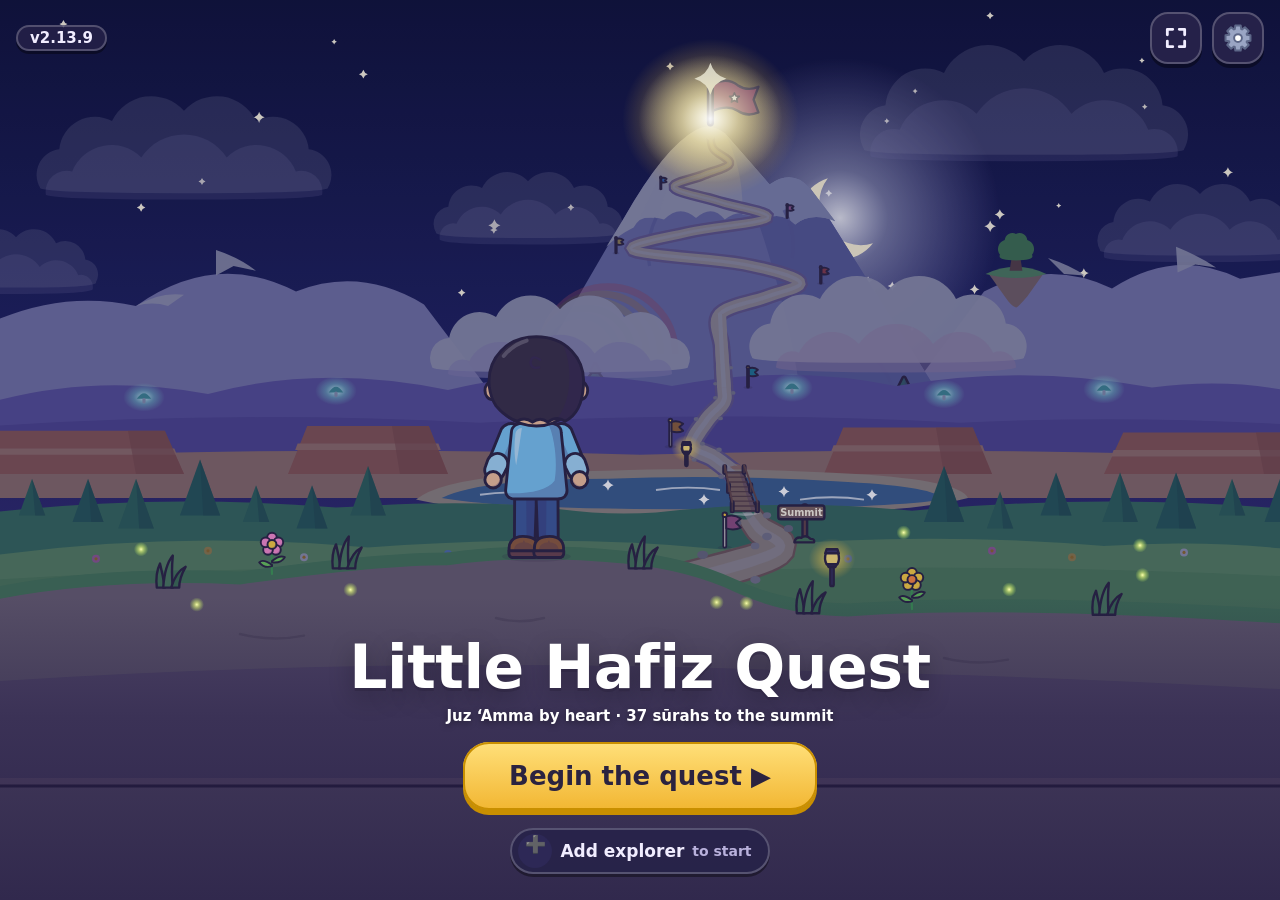
==== commit 90264438: "Little Hafiz Quest v2.13.9 Remove the "Do it" actions and their setting; word meanings and translite" ====
--- a/index.html
+++ b/index.html
@@ -1,7 +1,7 @@
 <!doctype html>
 <!--
   Little Hafiz Quest
-  A picture-and-gesture adventure for memorizing Juz ‘Amma (sūrahs 78–114) with a child.
+  A picture adventure for memorizing Juz ‘Amma (sūrahs 78–114) with a child.
   Everything it needs is in this folder: no accounts, no tracking, no requests to other websites.
   See README.md for how to use, edit and publish it.
 -->
@@ -10,7 +10,7 @@
   <meta charset="utf-8">
   <meta name="viewport" content="width=device-width, initial-scale=1, viewport-fit=cover">
   <title>Little Hafiz Quest</title>
-  <meta name="description" content="A picture-and-gesture adventure that helps young children memorize Juz ‘Amma, with a grown-up who reads the Arabic.">
+  <meta name="description" content="A picture adventure that helps young children memorize Juz ‘Amma, with a grown-up who reads the Arabic.">
 
   <!--
     Content Security Policy: only this site's own files may load. No third-party scripts, fonts or trackers.
--- a/css/game.css
+++ b/css/game.css
@@ -2,8 +2,9 @@
  * Little Hafiz Quest: styles
  * ==========================
  * Colors are tokens on :root. Light values come first; the dim (night) palette is applied when
- *   - the grown-up picks "Dim" in settings            -> <html data-mode="dim">
- *   - or the setting is "Auto" and the device is dark  -> prefers-color-scheme: dark
+ *   - the grown-up picks "Dim" in settings, or "Auto" after sunset -> <html data-mode="dim"> (js/game.js sets
+ *     data-mode to "dim" or "light", so the phone's own dark mode never decides; the prefers-color-scheme
+ *     rules below only matter for the moment before the game starts)
  * Per-sūrah colors are passed as inline CSS variables (--c, --c14, ...) computed in js/game.js,
  * so no modern-only color functions are needed (works on older Safari, Firefox and Samsung Internet).
  */
@@ -47,6 +48,12 @@
   --bgmid: #dff2ff;
   --glass: rgba(255, 255, 255, 0.78);
   --line: rgba(43, 35, 64, 0.15);
+  --edge: rgba(43, 35, 64, 0.2);
+  --okfg: #1e9651;
+  --spdbg: #fff1e0;
+  --spdfg: #b8560f;
+  --spdon: #ffd9a8;
+  --goldfg: #a86f00;
   --shd: rgba(43, 35, 64, 0.14);
   --slot: rgba(255, 255, 255, 0.5);
   --stone: #d8d2c4;
@@ -89,6 +96,20 @@
     --bgmid: #16163a;
     --glass: rgba(37, 33, 73, 0.82);
     --line: rgba(255, 255, 255, 0.16);
+    --edge: rgba(255, 255, 255, 0.22);
+  --okfg: #6ff0a4;
+  --spdbg: #3d2c3a;
+  --spdfg: #ffb26b;
+  --spdon: #5a3a2a;
+  --goldfg: #ffd45e;
+    --okfg: #6ff0a4;
+  --spdbg: #3d2c3a;
+  --spdfg: #ffb26b;
+  --spdon: #5a3a2a;
+    --spdbg: #3d2c3a;
+    --spdfg: #ffb26b;
+    --spdon: #5a3a2a;
+    --goldfg: #ffd45e;
     --shd: rgba(0, 0, 0, 0.38);
     --slot: rgba(255, 255, 255, 0.05);
     --stone: #4a4472;
@@ -122,6 +143,12 @@
   --bgmid: #16163a;
   --glass: rgba(37, 33, 73, 0.82);
   --line: rgba(255, 255, 255, 0.16);
+  --edge: rgba(255, 255, 255, 0.22);
+  --okfg: #6ff0a4;
+  --spdbg: #3d2c3a;
+  --spdfg: #ffb26b;
+  --spdon: #5a3a2a;
+  --goldfg: #ffd45e;
   --shd: rgba(0, 0, 0, 0.38);
   --slot: rgba(255, 255, 255, 0.05);
   --stone: #4a4472;
@@ -154,6 +181,12 @@
   --bgmid: #16163a;
   --glass: rgba(37, 33, 73, 0.82);
   --line: rgba(255, 255, 255, 0.16);
+  --edge: rgba(255, 255, 255, 0.22);
+  --okfg: #6ff0a4;
+  --spdbg: #3d2c3a;
+  --spdfg: #ffb26b;
+  --spdon: #5a3a2a;
+  --goldfg: #ffd45e;
   --shd: rgba(0, 0, 0, 0.38);
   --slot: rgba(255, 255, 255, 0.05);
   --stone: #4a4472;
@@ -803,24 +836,6 @@
 .scene .e {
   display: inline-block;
 }
-.gest {
-  display: inline-block;
-  margin-top: 4px;
-  background: var(--chip);
-  border-radius: 16px;
-  padding: 6px 14px;
-  font-weight: 700;
-  font-size: 18px;
-  line-height: 1.25;
-}
-.gest small {
-  display: block;
-  font-size: 13px;
-  color: var(--soft);
-  font-weight: 700;
-  text-transform: uppercase;
-  letter-spacing: 1px;
-}
 .ar-box {
   margin-top: 12px;
   background: var(--card2);
@@ -4456,15 +4471,6 @@
 }
 body {
   overscroll-behavior-y: none;
-}
-/* smaller "Do it" box */
-.gest {
-  font-size: 15px;
-  padding: 3px 12px 4px;
-  border-radius: 12px;
-}
-.gest small {
-  font-size: 10.5px;
 }
 /* checkpoints: one row that scrolls sideways, with faded edges and a bouncing arrow while there's more */
 .cpwrap {
@@ -4644,7 +4650,8 @@
   margin-top: 6px;
 }
 /* My Explorer: the explorer stays in view; only the bottom part scrolls (sideways for things) */
-.v-bag #app {
+.v-bag #app,
+.v-create #app {
   height: 100vh;
   height: 100dvh;
   display: flex;
@@ -6223,6 +6230,8 @@
 .mtools,
 .donescr > h2,
 .donescr > p,
+.donescr .dtop > h2,
+.donescr .dtop > p,
 .screen > .saveinfo {
   color: var(--on, var(--ink));
   text-shadow:
@@ -6276,7 +6285,7 @@
   padding-bottom: 40px;
 }
 .mushafscr .mtools {
-  padding-right: 70px; /* clear of the loop button */
+  padding-right: 158px; /* clear of the speed and loop buttons */
 }
 /* colored words: tidy boxes that neither overlap nor push the lines apart */
 .mw {
@@ -6803,11 +6812,7 @@
 .wtile:not(.shown) .wen {
   color: transparent;
 }
-/* the muṣḥaf: one āyah up close, the rest blurred behind */
-.mtext.focusing .mayah:not(.sel) {
-  filter: blur(2.5px);
-  opacity: 0.35;
-}
+/* the muṣḥaf: one āyah up close (the page behind blurs: see v2.5.1 below) */
 .mfocus {
   position: fixed;
   z-index: 25;
@@ -6869,3 +6874,5306 @@
   line-height: 1.8;
   color: var(--ink);
 }
+
+/* ---------- v2.5.1 ---------- */
+/* every button has an edge, so it stands out from the card or sky behind it. An inset outline, not a border,
+   so no button changes size; a chosen button's own outline (gold or green) still wins. */
+.btn,
+.icon-btn,
+.pchip,
+.verchip,
+.hud-stars,
+.qstep,
+.cpf,
+.wtab,
+.giftbtn,
+.syncopt,
+.mfx,
+.bookbtn,
+.bismbtn,
+.pgrow,
+.recpick,
+.wd-side,
+.wr-toggle,
+.icell,
+.scell,
+.hairpick,
+.swatch2,
+.exsel,
+.loopbtn,
+.linkbtn,
+.hintbtn,
+.mebtn,
+.cardx,
+.updx,
+.seg,
+.btn.gold,
+.cpmore,
+.verchip.ready,
+.btn.hear,
+.listen {
+  outline: 2px solid var(--edge);
+  outline-offset: -2px;
+}
+.btn.go,
+.mebtn.on {
+  outline-color: var(--go2);
+}
+.btn.gold,
+.cpmore,
+.verchip.ready {
+  outline-color: #c98f00;
+}
+.btn.hear,
+.listen {
+  outline-color: #c95300;
+}
+.listen.playing {
+  outline-color: #b88400;
+}
+.wtab.on {
+  outline-color: var(--ink);
+}
+.exrow.on .exsel,
+.syncopt.on,
+.recrow.on .recpick {
+  outline-color: var(--go);
+}
+.icell.locked {
+  outline-style: dashed;
+}
+/* an explorer's stars and sūrahs */
+.exstats {
+  display: flex !important;
+  gap: 14px;
+  white-space: nowrap;
+}
+/* sharing: room between the buttons and the note under them */
+.syncsheet .row + .saveinfo {
+  margin-top: 16px;
+}
+/* the version box (from the version badge): like the Grown-up Corner's, with a ✕ in the corner */
+.updcard {
+  text-align: left;
+  padding: 16px;
+}
+.updcard h3 {
+  font-size: 20px;
+  margin: 2px 44px 8px 0;
+}
+.cardx {
+  position: absolute;
+  top: 10px;
+  right: 10px;
+  width: 38px;
+  height: 38px;
+  border-radius: 50%;
+  background: var(--card2);
+  color: var(--soft);
+  font-size: 17px;
+  font-weight: 800;
+  display: grid;
+  place-items: center;
+}
+/* press and hold: the ring shows only while holding */
+.holdring rect {
+  opacity: 0;
+}
+.holdbtn.holding .holdring rect {
+  opacity: 1;
+}
+/* each word's lines: clear of the Arabic's vowel marks above and below */
+.wtl {
+  margin-bottom: 6px;
+}
+.wen {
+  margin-top: 8px;
+}
+/* Read, one āyah up close: everything behind the card blurs, the chosen āyah too */
+.mushaf.focusing > * {
+  filter: blur(2.5px);
+  opacity: 0.35;
+}
+.mfhint {
+  display: flex;
+  align-items: center;
+  gap: 10px;
+  margin-top: 10px;
+  padding: 10px 12px;
+  border-radius: 16px;
+  background: var(--card2);
+  font-size: 14.5px;
+  font-weight: 600;
+  color: var(--soft);
+  line-height: 1.3;
+  text-align: left;
+}
+.mfhint .icon-btn {
+  font-size: 20px;
+}
+/* the Grown-up Corner, opened from the focus card: the word switches light up */
+.toggle.flash {
+  animation: togflash 1.6s ease-in-out 2;
+}
+@keyframes togflash {
+  50% {
+    background: var(--chip);
+  }
+}
+
+
+/* ---------- v2.5.2 ---------- */
+/* recitation speed: a slider whose stops sit over their labels */
+.speed {
+  width: 100%;
+  margin-top: 8px;
+}
+.speed input {
+  display: block;
+  width: calc(100% - 100% / var(--n, 6)); /* (a stop over the middle of each label) */
+  margin: 0 auto;
+  accent-color: #ff7a1a;
+  height: 28px;
+}
+.speedticks {
+  display: grid;
+  grid-template-columns: repeat(var(--n, 6), 1fr);
+  margin-top: 2px;
+}
+.speedticks button {
+  font-size: 14px;
+  font-weight: 700;
+  color: var(--soft);
+  padding: 4px 0;
+  border-radius: 10px;
+}
+.speedticks button.on {
+  color: var(--ink);
+  font-weight: 800;
+  background: var(--chip);
+}
+/* the info button and the How to use it button in the Grown-up Corner */
+.infoic {
+  width: 28px;
+  height: 28px;
+}
+.howbtn {
+  width: 100%;
+  margin-bottom: 14px;
+}
+/* About and How to use it: cards with a ✕, left-aligned and roomy */
+.infocard {
+  text-align: left;
+  padding: 18px 18px 20px;
+  max-height: calc(100vh - 40px);
+  max-height: calc(100dvh - 40px);
+  overflow-y: auto;
+  overscroll-behavior: contain;
+}
+.infocard h3 {
+  font-size: 21px;
+  margin: 2px 46px 10px 0;
+  line-height: 1.2;
+}
+.infocard h3 small {
+  font-size: 14px;
+  color: var(--soft);
+  font-weight: 700;
+}
+.infocard h4 {
+  font-size: 17px;
+  margin: 18px 0 8px;
+}
+.infocard a:not(.btn) {
+  color: #3d7be0;
+  font-weight: 800;
+}
+.infocard .made {
+  font-size: 15.5px;
+  line-height: 1.45;
+  margin-bottom: 14px;
+}
+.infocard .heart {
+  display: inline-block;
+  animation: heartbeat 1.8s ease-in-out infinite;
+}
+@keyframes heartbeat {
+  0%,
+  60%,
+  100% {
+    transform: scale(1);
+  }
+  15%,
+  40% {
+    transform: scale(1.18);
+  }
+}
+.infocard .cardx {
+  top: 14px;
+  right: 14px;
+}
+.infocard .notice p + p {
+  margin-top: 8px;
+}
+.srcs {
+  list-style: none;
+  padding: 0;
+  margin: 0;
+  display: grid;
+  gap: 10px;
+  font-size: 14.5px;
+  line-height: 1.4;
+  color: var(--soft);
+}
+.srcs b {
+  color: var(--ink);
+}
+.infolinks {
+  display: grid;
+  gap: 10px;
+}
+.infolinks .btn {
+  justify-content: flex-start;
+  text-decoration: none;
+  color: var(--ink);
+}
+.howto {
+  list-style: none;
+  padding: 0;
+  margin: 6px 0 0;
+  display: grid;
+  gap: 18px;
+}
+.howto > li {
+  display: flex;
+  gap: 12px;
+  align-items: flex-start;
+}
+.tipic {
+  flex: none;
+  width: 42px;
+  height: 42px;
+  border-radius: 14px;
+  background: var(--card2);
+  display: grid;
+  place-items: center;
+  font-size: 22px;
+}
+.howto b {
+  font-size: 16.5px;
+}
+.howto > li > div > b:first-child {
+  display: block;
+  margin: 2px 0 4px;
+}
+.howto p,
+.howto ul {
+  font-size: 14.5px;
+  line-height: 1.45;
+  color: var(--soft);
+  font-weight: 600;
+}
+.howto p b {
+  font-size: inherit;
+  color: var(--ink);
+}
+.howto p + p,
+.howto p + ul {
+  margin-top: 6px;
+}
+.howto ul {
+  list-style: none;
+  padding: 0;
+  display: grid;
+  gap: 4px;
+}
+.beads-ico.tiny {
+  display: inline-flex;
+  gap: 2px;
+  vertical-align: -1px;
+}
+.beads-ico.tiny i,
+.beads-ico.tiny i:nth-child(4) {
+  width: 9px;
+  height: 9px;
+  box-shadow: none;
+}
+/* a fruit fallen on the map */
+.mfruit {
+  width: 24px;
+  height: 24px;
+  transform-origin: 50% 100%;
+  pointer-events: none;
+}
+.mf-in,
+.mf-in svg {
+  width: 100%;
+  height: 100%;
+  display: block;
+  overflow: visible;
+}
+.mf-in {
+  transform-origin: 50% 90%;
+}
+
+/* ---------- v2.5.3 ---------- */
+/* a bar with nothing on the right (no Listen, no extra button): a spacer as wide as Back keeps the title centered */
+.bar-sp {
+  flex: none;
+  width: 52px;
+}
+.listen.show + .bar-sp {
+  display: none;
+}
+.helpbtn {
+  color: var(--ink);
+}
+/* the other explorers on the map */
+.mpal {
+  width: 72px;
+  height: 108px;
+  transform-origin: 50% 100%;
+  pointer-events: auto;
+  cursor: pointer;
+}
+.mpal-in,
+.mpal-in svg {
+  width: 100%;
+  height: 100%;
+  display: block;
+  overflow: visible;
+}
+/* a speech bubble over someone on the map */
+.mbubble.onmap {
+  z-index: 6;
+  transform-origin: 50% 100%;
+}
+/* inside another explorer: above their head, moving with them */
+.mpal-in {
+  position: relative;
+}
+.mpal-in > .mbubble {
+  position: absolute;
+  left: 46%;
+  top: 4px;
+}
+.mbubble {
+  pointer-events: none;
+  translate: -50% -100%;
+  max-width: 190px;
+  padding: 6px 11px;
+  border-radius: 14px;
+  background: #fff;
+  color: #2b2340;
+  font-size: 13px;
+  font-weight: 800;
+  line-height: 1.2;
+  text-align: center;
+  white-space: nowrap;
+  box-shadow: 0 0 0 2px #2b2340, 0 4px 10px rgba(0, 0, 0, 0.18);
+  animation: bubblein 0.3s cubic-bezier(0.2, 1.5, 0.4, 1);
+  transition: opacity 0.4s;
+}
+.mbubble.bye {
+  opacity: 0;
+}
+@keyframes bubblein {
+  from {
+    opacity: 0;
+    scale: 0.6;
+  }
+}
+
+/* ---------- v2.5.4 ---------- */
+/* What's new, after skipping a few versions: each version's notes under its number */
+.whatsnew .wnv {
+  margin-top: 8px;
+  font-size: 13px;
+  font-weight: 800;
+  color: var(--soft);
+}
+.whatsnew .wnv + ul {
+  margin-top: 2px;
+}
+.updnote .whatsnew[open] {
+  max-height: 55vh;
+  max-height: 55dvh;
+  overflow-y: auto;
+  overscroll-behavior: contain;
+}
+/* My Explorer: ‹ › arrows on the category row while there are more categories to either side */
+.wtwrap {
+  position: relative;
+}
+.wtwrap .cpmore {
+  margin-top: -20px;
+}
+.wtwrap.more-r .cpmore:not(.cpless),
+.wtwrap.more-l .cpmore.cpless {
+  opacity: 1;
+  pointer-events: auto;
+}
+.wtwrap.more-r .cpmore:not(.cpless) {
+  animation: nudgeR 1.2s ease-in-out infinite;
+}
+
+/* ---------- v2.5.7 ---------- */
+/* an animal drawn facing left strolls facing the way it walks */
+.mwalk.lf {
+  animation-name: mwalkL;
+}
+@keyframes mwalkL {
+  0% { transform: translateX(-26px) scaleX(-1); }
+  44% { transform: translateX(26px) scaleX(-1); }
+  50% { transform: translateX(26px) scaleX(1); }
+  94% { transform: translateX(-26px) scaleX(1); }
+  100% { transform: translateX(-26px) scaleX(-1); }
+}
+/* Read: the page blurs and unblurs gently around the āyah up close */
+.mushaf > * {
+  transition:
+    filter 0.3s ease,
+    opacity 0.3s ease;
+}
+/* My Explorer: the Sticks category drawn as a proper walking stick */
+.wtab-svg {
+  display: block;
+  width: 1.1em;
+  height: 1.1em;
+  margin: 0 auto;
+}
+.wtab-svg svg {
+  width: 100%;
+  height: 100%;
+  display: block;
+}
+
+/* ---------- v2.5.8 ---------- */
+/* done-page messages are one centered sentence (a flex row split "Every star in <b>…</b>!" into columns) */
+.memo {
+  display: block;
+  text-align: center;
+  line-height: 1.35;
+}
+
+/* ---------- v2.6.0 ---------- */
+/* worlds: green once every sūrah is memorized, golden once every star is won; readable in both themes */
+.wr.done .wr-tx b,
+.wr-mark {
+  color: var(--okfg);
+  font-style: normal;
+}
+.wr.gold .wr-tx b,
+.wr.gold .wr-mark {
+  color: var(--goldfg);
+}
+.wr.done .wr-dot {
+  background: conic-gradient(var(--okfg) 100%, transparent 0);
+}
+.wr.gold .wr-dot {
+  background: conic-gradient(#ffe27a, #ffb300, #fff3b0, #ffb300, #ffe27a);
+  box-shadow: 0 0 12px rgba(255, 200, 61, 0.7);
+}
+.wr-list .wr.gold {
+  background: linear-gradient(90deg, rgba(255, 207, 63, 0.22), rgba(255, 207, 63, 0.06));
+}
+.wr-toggle.done::after,
+.wr-toggle.gold::after {
+  position: absolute;
+  top: -6px;
+  right: -6px;
+  width: 22px;
+  height: 22px;
+  border-radius: 50%;
+  display: grid;
+  place-items: center;
+  font-size: 13px;
+  font-weight: 900;
+  box-shadow: 0 0 0 2px var(--card);
+}
+.wr-toggle.done::after {
+  content: '✓';
+  background: var(--go);
+  color: #fff;
+}
+.wr-toggle.gold::after {
+  content: '⭐';
+  background: #ffcf3f;
+}
+/* the world sign on the map */
+.msign.done {
+  border-color: #3fbf6f;
+}
+.msign.done b {
+  color: #b6ffd0;
+  opacity: 1;
+}
+.msign.gold {
+  background: linear-gradient(180deg, #ffe27a, #f2b31a);
+  border-color: #fff1b0;
+  color: #4a3000;
+  box-shadow:
+    0 4px 0 #a86f00,
+    0 0 18px rgba(255, 200, 61, 0.7);
+}
+.msign.gold b {
+  opacity: 1;
+}
+/* Look & Repeat: the āyah tag, its twin badge and the loop button share one row (nothing under the button) */
+.lchead {
+  display: flex;
+  align-items: center;
+  justify-content: space-between;
+  gap: 8px;
+}
+.lctags {
+  display: flex;
+  flex-wrap: wrap;
+  align-items: center;
+  gap: 6px;
+  min-width: 0;
+  text-align: left;
+}
+.lctags .twin {
+  margin-left: 0;
+}
+.lchead .loopbtn {
+  position: static;
+  flex: none;
+}
+.setrow.flash {
+  animation: togflash 1.6s ease-in-out 2;
+}
+.mfbtns {
+  display: flex;
+  gap: 8px;
+}
+
+/* an opened gift: the prize rises out of its box, and the box sinks and fades out of the way */
+.giftcard.open .gopen {
+  position: absolute;
+  left: 50%;
+  top: 92px;
+  margin-left: -60px;
+  pointer-events: none;
+  animation: boxaway 1.3s ease-in forwards;
+}
+.giftcard.open .gitem {
+  margin: 8px auto 4px;
+  z-index: 1;
+}
+@keyframes boxaway {
+  0%,
+  35% {
+    opacity: 1;
+    transform: none;
+  }
+  100% {
+    opacity: 0;
+    transform: translateY(40px) scale(0.55);
+  }
+}
+@media (prefers-reduced-motion: reduce) {
+  .giftcard.open .gopen {
+    display: none;
+  }
+}
+/* the speed button beside the loop button, and its quick picker */
+.lcbtns {
+  display: flex;
+  align-items: center;
+  gap: 8px;
+  flex: none;
+}
+.speedchip {
+  /* a pill (the loop button is a circle): speedometer and speed side by side, a warm tint like Listen */
+  display: flex;
+  align-items: center;
+  gap: 4px;
+  height: 42px;
+  padding: 0 11px 0 9px;
+  border-radius: 14px;
+  background: var(--spdbg);
+  color: var(--spdfg);
+  box-shadow: 0 3px 0 rgba(201, 83, 0, 0.35);
+  outline: 2px solid rgba(201, 83, 0, 0.45);
+  outline-offset: -2px;
+}
+.speedchip svg {
+  width: 22px;
+  height: 15px;
+  display: block;
+}
+.speedchip b {
+  font-size: 14px;
+  font-weight: 800;
+}
+.speedchip.on {
+  background: var(--spdon);
+}
+.mfloat .speedchip {
+  position: fixed;
+  /* beside the loop button, to its left */
+  top: calc(env(safe-area-inset-top, 0px) + 95px);
+  right: calc(max(16px, env(safe-area-inset-right, 0px)) + 70px);
+  z-index: 30;
+}
+.speedcard {
+  text-align: left;
+}
+.speedcard h3 {
+  margin: 2px 44px 6px 0;
+}
+
+
+/* ---------- the Wise Elder's test (the Stranger before v2.6.11) ---------- */
+.chalbtn {
+  position: fixed;
+  left: max(16px, env(safe-area-inset-left, 0px));
+  bottom: calc(18px + env(safe-area-inset-bottom, 0px));
+  z-index: 14;
+}
+.eldmeet {
+  text-align: center;
+}
+.eldmeet .eldart svg {
+  display: block;
+  margin: 0 auto;
+  width: 130px;
+  height: 195px;
+  animation: popin 0.4s cubic-bezier(0.2, 1.4, 0.4, 1);
+}
+.eldsay {
+  font-size: 16px;
+  font-weight: 700;
+  margin: 6px 0 10px;
+  line-height: 1.35;
+}
+.eldtop {
+  display: flex;
+  align-items: center;
+  justify-content: space-between;
+  gap: 8px;
+  padding: 6px 0 2px;
+}
+.eldtitle {
+  font-weight: 800;
+  font-size: 17px;
+}
+.elddots {
+  display: flex;
+  gap: 6px;
+}
+.elddot {
+  width: 30px;
+  height: 30px;
+  border-radius: 50%;
+  display: grid;
+  place-items: center;
+  font-weight: 900;
+  font-size: 14px;
+  background: var(--card);
+  color: var(--soft);
+  outline: 2px solid var(--edge);
+  outline-offset: -2px;
+}
+.elddot.cur {
+  background: var(--gold);
+  color: #2b2340;
+}
+.elddot.ok {
+  background: var(--go);
+  color: #fff;
+}
+.elddot.bad {
+  background: #e8414f;
+  color: #fff;
+}
+/* the arena: the Wise Elder up on the right, the explorer down on the left, each on a platform */
+.arena {
+  position: relative;
+  height: 330px;
+  margin: 6px 0 10px;
+}
+.arena .plat {
+  position: absolute;
+  left: 50%;
+  bottom: 2px;
+  width: 150px;
+  height: 30px;
+  margin-left: -75px;
+  border-radius: 50%;
+  background: radial-gradient(closest-side, rgba(43, 35, 64, 0.28), rgba(43, 35, 64, 0.08) 70%, transparent);
+  z-index: -1;
+}
+.foe {
+  position: absolute;
+  right: 0;
+  top: 0;
+  width: 46%;
+  height: 210px;
+}
+.eldfig svg {
+  position: absolute;
+  bottom: 8px;
+  left: 50%;
+  width: 110px;
+  height: 165px;
+  margin-left: -55px;
+}
+.eldfig .elder.hit {
+  animation: wob 0.6s;
+}
+.eldbubble {
+  position: absolute;
+  left: 0;
+  top: 0;
+  width: 54%;
+  max-width: 260px;
+  box-sizing: border-box;
+  padding: 9px 12px;
+  border-radius: 16px 16px 4px 16px;
+  background: var(--card);
+  color: var(--ink);
+  font-size: 15px;
+  font-weight: 700;
+  line-height: 1.3;
+  box-shadow: 0 0 0 2px var(--edge), 0 4px 10px var(--shd);
+  z-index: 2;
+}
+.me {
+  position: absolute;
+  left: 0;
+  bottom: 0;
+  width: 50%;
+  height: 190px;
+}
+.mefig svg {
+  position: absolute;
+  bottom: 8px;
+  left: 50%;
+  width: 116px;
+  height: 174px;
+  margin-left: -58px;
+}
+.mefig.ouch {
+  animation: wob 0.5s;
+}
+.eldproj {
+  position: absolute;
+  z-index: 5;
+  font-size: 40px;
+  line-height: 1;
+  margin: -20px 0 0 -20px;
+  pointer-events: none;
+}
+/* he winds up before he throws */
+.eldfig.throwing svg {
+  animation: eldwind 0.5s ease-in-out;
+  transform-origin: 50% 100%;
+}
+@keyframes eldwind {
+  50% {
+    transform: rotate(-8deg) translateX(8px);
+  }
+}
+.eldnote {
+  position: absolute;
+  left: 4%;
+  bottom: 186px;
+  display: flex;
+  align-items: center;
+  gap: 6px;
+  padding: 6px 10px;
+  border-radius: 14px;
+  background: var(--card);
+  color: var(--ink);
+  font-size: 14px;
+  box-shadow: 0 0 0 2px var(--edge);
+  animation: popin 0.3s cubic-bezier(0.2, 1.4, 0.4, 1);
+}
+.eldnote svg {
+  width: 30px;
+  height: 30px;
+}
+.eldq {
+  text-align: center;
+  padding: 10px 12px 12px;
+}
+.eldpics {
+  font-size: 30px;
+  margin: 4px 0;
+}
+.eldend {
+  text-align: center;
+}
+.eldend .giftbtn {
+  margin-top: 10px;
+}
+
+/* ---------- v2.6.1 ---------- */
+/* the MāshāAllāh page fits on one screen: a smaller picture, tighter lines, a one-line gift button */
+.donescr {
+  padding-top: clamp(8px, 2.5vh, 24px);
+}
+.donescr .big {
+  font-size: clamp(54px, 10vh, 92px);
+}
+.donescr .medal {
+  transform: scale(0.8);
+}
+.donescr h2 {
+  font-size: clamp(26px, 4.2vh, 34px);
+  margin-top: 4px;
+}
+.donescr p {
+  font-size: 17px;
+  margin-top: 4px;
+  line-height: 1.35;
+}
+.donescr .trophy-stars {
+  font-size: clamp(30px, 5vh, 42px);
+  margin-top: 4px;
+}
+.donescr .memo,
+.donescr .found {
+  font-size: 15.5px;
+  margin-top: 8px;
+  padding: 7px 12px;
+}
+.donescr .nextprize,
+.donescr .prizenote {
+  margin-top: 8px;
+}
+.dgift {
+  /* the square, rattling gift box, a little smaller */
+  margin: 10px auto 0;
+  padding: 10px 26px 12px;
+}
+.dgift .rattle svg {
+  width: 88px;
+  height: 88px;
+}
+.dgift b {
+  font-size: 18px;
+}
+.dgift small {
+  font-size: 14px;
+}
+/* the prize bar, smaller */
+.donescr .nextprize {
+  padding: 4px 12px 6px 6px;
+  font-size: 14px;
+}
+.donescr .nextprize .np-sil svg {
+  width: 34px;
+  height: 34px;
+}
+.donescr .np-bar {
+  height: 8px;
+}
+.drow {
+  margin-top: 12px;
+}
+.donescr .drow .btn {
+  min-height: 52px;
+  font-size: 18px;
+}
+/* wide and short screens (phones held sideways, tablets, computers): celebration on the left, the rest on the right */
+@media (min-aspect-ratio: 4/3) and (min-width: 560px) {
+  .donescr {
+    display: grid;
+    grid-template-columns: 1fr 1fr;
+    gap: 24px;
+    align-items: center;
+    max-width: 1000px;
+    margin: 0 auto;
+    min-height: calc(100dvh - 40px);
+  }
+  .donescr .dbody .row {
+    margin-left: 0;
+    margin-right: 0;
+  }
+}
+@media (min-width: 700px) and (max-aspect-ratio: 4/3) {
+  .donescr {
+    max-width: 560px;
+    margin: 0 auto;
+  }
+}
+/* My Explorer: a sideways swipe on the explorer turns them around (the page still scrolls up and down) */
+.bagscr .wd-stage {
+  touch-action: pan-y;
+}
+/* phones held sideways: the celebration stays put on the left, the rest is tight on the right */
+@media (min-aspect-ratio: 4/3) and (min-width: 560px) and (max-height: 520px) {
+  .donescr {
+    align-items: start;
+    min-height: 0;
+    gap: 16px;
+  }
+  .donescr .dtop {
+    position: sticky;
+    top: 12px;
+  }
+  .donescr .big {
+    font-size: 54px;
+  }
+  .donescr .memo,
+  .donescr .found {
+    font-size: 14px;
+    margin-top: 6px;
+    padding: 5px 10px;
+  }
+  .donescr .drow .btn {
+    min-height: 46px;
+    font-size: 16px;
+  }
+  .dgift .rattle svg {
+    width: 64px;
+    height: 64px;
+  }
+}
+
+/* ---------- v2.6.2 ---------- */
+/* cards close the way they opened */
+#modal.closing:not(.show) {
+  display: flex;
+  pointer-events: none;
+  animation: modalout 0.2s ease-in forwards;
+}
+#modal.closing:not(.show) .card {
+  animation: cardout 0.2s ease-in forwards;
+}
+@keyframes modalout {
+  to {
+    opacity: 0;
+  }
+}
+@keyframes cardout {
+  to {
+    opacity: 0;
+    transform: translateY(14px) scale(0.92);
+  }
+}
+.wrail.closing .wr-list {
+  animation: railout 0.2s ease-in forwards;
+  pointer-events: none;
+}
+@keyframes railout {
+  to {
+    opacity: 0;
+    transform: scale(0.3);
+  }
+}
+/* a dropped item on the map: just the thing on the ground by its sūrah (the 💔 marks the sūrah) */
+.mlost .mlost-it {
+  left: 4px;
+  top: 4px;
+  width: 44px;
+  height: 44px;
+  filter: drop-shadow(0 4px 2px rgba(43, 35, 64, 0.25));
+}
+
+/* ---------- v2.6.4 ---------- */
+/* the 💔 on a sūrah that needs fixing beats gently, so it catches the eye while scrolling */
+.node .nfix {
+  animation: fixbeat 1.6s ease-in-out infinite;
+}
+@keyframes fixbeat {
+  0%,
+  55%,
+  100% {
+    transform: scale(1);
+  }
+  15%,
+  35% {
+    transform: scale(1.22);
+  }
+}
+@media (prefers-reduced-motion: reduce) {
+  .node .nfix {
+    animation: none;
+  }
+}
+
+
+/* ---------- v2.6.5: the Wise Elder's stakes ---------- */
+/* what each world's elder throws: on its sign and in the world list */
+.msign .msthrows {
+  display: block;
+  margin-top: 2px;
+  font-size: 15px;
+  letter-spacing: 3px;
+  color: inherit;
+}
+/* the throws sit up on the "World N" line, so the world's whole name fits underneath */
+.wr-list .wr-tx {
+  flex: 1;
+}
+.wr-list .wr-tx b {
+  display: flex;
+  align-items: center;
+  justify-content: space-between;
+  gap: 6px;
+  white-space: nowrap;
+}
+.wr-list .wr-tx small {
+  white-space: normal;
+  overflow: visible;
+}
+.wr-thr {
+  font-size: 13px;
+  letter-spacing: 1px;
+  font-weight: 400;
+}
+/* what an item blocks, on its card in My Explorer */
+.iblk {
+  position: absolute;
+  top: 6px;
+  left: 7px;
+  font-size: 10px; /* (v2.10.0: a little smaller, so they sit with the thing, not apart from it) */
+  letter-spacing: 1px;
+  line-height: 1;
+}
+/* his acknowledgement of a right answer */
+.eldbubble.ack {
+  background: var(--okbg);
+  animation: popin 0.3s cubic-bezier(0.2, 1.4, 0.4, 1);
+}
+/* hurt: a plaster on the cheek, dizzy stars */
+.me .plaster {
+  position: absolute;
+  left: calc(50% + 6px);
+  bottom: 120px;
+  width: 17px;
+  height: 8px;
+  border-radius: 3px;
+  background: #f4d7a8;
+  box-shadow: inset 0 0 0 1.5px #c99a5b;
+  transform: rotate(-24deg);
+  z-index: 2;
+  animation: popin 0.3s cubic-bezier(0.2, 1.4, 0.4, 1);
+}
+.me .plaster::after {
+  content: '';
+  position: absolute;
+  left: 6px;
+  top: 2px;
+  width: 5px;
+  height: 4px;
+  border-radius: 1px;
+  background: #e9bf86;
+}
+.me .dizzy {
+  position: absolute;
+  left: calc(50% - 16px);
+  bottom: 168px;
+  font-size: 26px;
+  z-index: 3;
+  animation: dizzy 0.9s linear 2;
+  pointer-events: none;
+}
+@keyframes dizzy {
+  from {
+    transform: rotate(0) translateX(10px) rotate(0);
+  }
+  to {
+    transform: rotate(360deg) translateX(10px) rotate(-360deg);
+  }
+}
+/* what fell: it tumbles across and lies on the ground between them */
+.eldtumble,
+.eldfallen {
+  position: absolute;
+  width: 40px;
+  height: 40px;
+  pointer-events: none;
+  z-index: 4;
+}
+.eldtumble svg,
+.eldfallen svg {
+  width: 100%;
+  height: 100%;
+  display: block;
+}
+.eldground {
+  position: absolute;
+  inset: 0;
+  pointer-events: none;
+}
+.eldfallen {
+  left: calc(38% + var(--j) * 34px);
+  top: calc(100% - 40px);
+  filter: drop-shadow(0 3px 2px rgba(43, 35, 64, 0.25));
+  animation: none;
+}
+/* the Wise Elder and the explorer each stand on a patch of the world's ground, with a soft shadow on it */
+.eldscr .arena .plat {
+  height: 34px;
+  background:
+    radial-gradient(closest-side, rgba(43, 35, 64, 0.26), rgba(43, 35, 64, 0.06) 62%, transparent 63%),
+    radial-gradient(closest-side, var(--pg0), var(--pg1) 78%, transparent);
+}
+
+/* Word Steps: the āyah's pill and the speed and loop buttons share a row */
+.wstage .lchead {
+  margin-bottom: 6px;
+}
+.wstage .lchead .wpic {
+  margin: 0;
+  min-width: 0;
+}
+
+/* ---------- v2.6.9 ---------- */
+/* app-like: a long press doesn't select text or open the copy/save menu (typing in a box still works).
+   Pinch-zoom is left alone. */
+html {
+  -webkit-user-select: none;
+  user-select: none;
+  -webkit-touch-callout: none;
+}
+input,
+textarea,
+[contenteditable] {
+  -webkit-user-select: text;
+  user-select: text;
+  -webkit-touch-callout: default;
+}
+img,
+svg {
+  -webkit-user-drag: none;
+}
+
+/* ---------- v2.6.10 ---------- */
+/* My Achievements fits on one screen: a shorter stage for the explorer, tighter cards */
+.showscr .show-stage {
+  height: 30vh;
+  height: 30dvh;
+  min-height: 190px;
+  max-height: 330px;
+}
+.showscr .show-stage .wd-ex {
+  height: 100%;
+}
+.showscr .achgrid {
+  gap: 6px;
+  margin: 8px 0 10px;
+}
+.showscr .ach {
+  padding: 6px 10px;
+}
+.showscr .ach b {
+  font-size: 18px;
+}
+.showscr .ach-ic {
+  font-size: 23px;
+}
+
+/* ---------- v2.6.12: the Wise Elder walks with you ---------- */
+/* he stands beside the explorer on the left, both facing the world ahead (on the right) */
+.eldscr .arena .foe {
+  left: -2%;
+  right: auto;
+  top: auto;
+  bottom: 0;
+  width: 42%;
+  height: 210px;
+}
+.eldscr .arena .me {
+  left: 32%;
+  width: 42%;
+}
+.eldscr .arena .eldbubble {
+  left: 0;
+  top: 0;
+  width: 70%;
+  max-width: 300px;
+  border-radius: 16px 16px 16px 4px;
+}
+.eldscr .eldfallen {
+  left: calc(72% + var(--j) * 30px);
+}
+.eldscr .eldnote {
+  left: auto;
+  right: 0;
+  max-width: 62%;
+}
+/* the map's Test button (after the summit and the hero gear): his little picture and one word */
+.eldtest {
+  gap: 4px;
+  padding-left: 4px;
+}
+.eldtest-ic svg {
+  width: 26px;
+  height: 39px;
+  display: block;
+}
+/* he is taller than the explorer; no platforms: they stand on the world's ground */
+.eldscr .arena .foe {
+  height: 240px;
+}
+.eldscr .eldfig svg {
+  width: 140px;
+  height: 210px;
+  margin-left: -70px;
+  bottom: 4px;
+}
+.eldscr .mefig svg {
+  bottom: 4px;
+}
+.eldscr .arena .foe,
+.eldscr .arena .me {
+  z-index: 1;
+}
+.eldscr .arena .eldbubble {
+  z-index: 3;
+}
+/* the world they walk through, edge to edge and down to the bottom of the screen: hills, a path running
+   ahead, the world's things (the drawing is 284px tall, starting 64px into the arena; plain ground below it) */
+.v-elder #app,
+.v-stranger #app {
+  min-height: 100vh;
+  min-height: 100dvh;
+  box-sizing: border-box;
+  display: flex;
+  flex-direction: column;
+}
+.v-elder .eldscr,
+.v-stranger .eldscr {
+  flex: 1;
+  position: relative;
+}
+.eldworld {
+  position: absolute;
+  z-index: -1;
+  top: 116px;
+  bottom: calc(-48px - env(safe-area-inset-bottom, 0px));
+  left: calc(-1 * var(--gutl));
+  right: calc(-1 * var(--gutr));
+  overflow: hidden;
+  pointer-events: none;
+}
+.eldland,
+.eldprops {
+  position: absolute;
+  left: 0;
+  top: 0;
+  width: 100%;
+  height: 284px;
+}
+.eldland {
+  -webkit-mask-image: linear-gradient(to bottom, transparent, #000 14%);
+  mask-image: linear-gradient(to bottom, transparent, #000 14%);
+}
+.eldprops {
+  transform: translateX(var(--walk, 0));
+  transition: transform 1.1s ease-in-out;
+}
+.eldprop {
+  position: absolute;
+  transform: translateX(-50%);
+}
+.eldprop svg {
+  width: 100%;
+  height: 100%;
+  display: block;
+}
+
+/* ---------- v2.6.14 ---------- */
+/* the Wise Elder roams the map: a little taller than the explorers */
+.mpal.melder {
+  width: 84px;
+  height: 126px;
+}
+
+/* ---------- v2.7.0: campfires, the journal, the welcome, streaks ---------- */
+/* a campfire beside each memorized sūrah stop, on the side away from the explorer */
+.nfire {
+  position: absolute;
+  bottom: 6px;
+  width: 34px;
+  height: 34px;
+  pointer-events: none;
+}
+.nfire.fl {
+  left: -34px;
+}
+.nfire.fr {
+  right: -34px;
+}
+.nfire svg {
+  width: 100%;
+  height: 100%;
+  display: block;
+  overflow: visible;
+}
+.cf-flick {
+  transform-box: fill-box;
+  transform-origin: 50% 100%;
+  animation: cfflick 0.9s ease-in-out infinite alternate;
+}
+@keyframes cfflick {
+  from {
+    transform: scale(1, 1) skewX(-3deg);
+  }
+  to {
+    transform: scale(0.94, 1.08) skewX(3deg);
+  }
+}
+.cf-smoke {
+  animation: cfsmoke 3s ease-in-out infinite;
+}
+@keyframes cfsmoke {
+  0%,
+  100% {
+    opacity: 0.35;
+    transform: translateY(2px);
+  }
+  50% {
+    opacity: 0.9;
+    transform: translateY(-3px);
+  }
+}
+/* the start screen: days in a row */
+.sp-streak {
+  display: inline-block;
+  margin: 2px 0 8px;
+  padding: 3px 12px;
+  border-radius: 99px;
+  background: rgba(255, 255, 255, 0.9);
+  color: #2b2340;
+  font-weight: 800;
+  font-size: 14px;
+}
+/* the map's journal button (and the Test button beside it), bottom left */
+.mapfoot {
+  position: fixed;
+  left: max(16px, env(safe-area-inset-left, 0px));
+  bottom: calc(18px + env(safe-area-inset-bottom, 0px));
+  z-index: 14;
+  display: flex;
+  gap: 8px;
+  align-items: flex-end;
+}
+.jbtn {
+  gap: 4px;
+  font-size: 15px;
+}
+/* tap and hold: a ring fills around the finger, then the thing flies into the journal */
+.jring {
+  position: fixed;
+  z-index: 60;
+  width: 64px;
+  height: 64px;
+  margin: -32px 0 0 -32px;
+  pointer-events: none;
+}
+.jring svg {
+  width: 100%;
+  height: 100%;
+  transform: rotate(-90deg);
+  overflow: visible;
+}
+.jring circle {
+  fill: rgba(255, 255, 255, 0.35);
+  stroke: #ffc83d;
+  stroke-width: 5;
+  stroke-linecap: round;
+  stroke-dasharray: 113;
+  stroke-dashoffset: 113;
+  animation: jring 0.5s linear forwards;
+  filter: drop-shadow(0 1px 2px rgba(43, 35, 64, 0.4));
+}
+@keyframes jring {
+  to {
+    stroke-dashoffset: 0;
+  }
+}
+.jfly {
+  position: fixed;
+  z-index: 60;
+  width: 48px;
+  height: 48px;
+  pointer-events: none;
+  display: grid;
+  place-items: center;
+  font-size: 38px;
+}
+.jfly svg {
+  width: 100%;
+  height: 100%;
+}
+/* the journal */
+.jtabs {
+  display: flex;
+  gap: 6px;
+  justify-content: center;
+  margin: 4px 0 8px;
+}
+.jtab {
+  position: relative;
+  width: 44px;
+  height: 44px;
+  padding: 4px;
+  border-radius: 14px;
+  border: 0;
+  background: var(--card);
+  box-shadow: 0 0 0 2px var(--edge);
+  cursor: pointer;
+}
+.jtab.on {
+  box-shadow: 0 0 0 3px var(--gold);
+}
+.jtab svg {
+  width: 100%;
+  height: 100%;
+  display: block;
+}
+.jtab i {
+  position: absolute;
+  right: -5px;
+  top: -5px;
+  width: 18px;
+  height: 18px;
+  border-radius: 50%;
+  background: #2fbf71;
+  color: #fff;
+  font-style: normal;
+  font-size: 11px;
+  font-weight: 900;
+  display: grid;
+  place-items: center;
+}
+.jpage {
+  padding: 10px 12px 14px;
+  background: linear-gradient(#fffaf0, #fff4dc);
+  color: #2b2340;
+}
+.jhead {
+  display: flex;
+  justify-content: space-between;
+  align-items: baseline;
+  font-size: 16px;
+  margin-bottom: 4px;
+}
+.jhead span {
+  font-weight: 800;
+  color: #6b6385;
+}
+.jsec {
+  font-size: 12px;
+  font-weight: 800;
+  letter-spacing: 1px;
+  text-transform: uppercase;
+  color: #8a7f9c;
+  margin: 10px 0 4px;
+}
+.jgrid {
+  display: grid;
+  grid-template-columns: repeat(auto-fill, minmax(64px, 1fr));
+  gap: 6px;
+}
+.jit {
+  display: flex;
+  flex-direction: column;
+  align-items: center;
+  gap: 2px;
+  padding: 4px 2px;
+  border: 0;
+  border-radius: 12px;
+  background: rgba(255, 255, 255, 0.7);
+  color: #2b2340;
+  cursor: pointer;
+  font: inherit;
+}
+.jit small {
+  font-size: 11px;
+  font-weight: 700;
+  line-height: 1.1;
+  text-align: center;
+}
+.jpic {
+  width: 44px;
+  height: 44px;
+  display: block;
+}
+.jpic svg {
+  width: 100%;
+  height: 100%;
+  display: block;
+}
+/* not found yet: a shadow of it */
+.jit:not(.got) .jpic,
+.jem:not(.got) {
+  filter: brightness(0) opacity(0.22);
+}
+.jsura {
+  display: flex;
+  align-items: center;
+  gap: 8px;
+  padding: 4px 0;
+  border-top: 1px dashed rgba(43, 35, 64, 0.15);
+}
+.jsname {
+  flex: 0 0 auto;
+  min-width: 96px;
+  text-align: left;
+  border: 0;
+  background: none;
+  color: #2b2340;
+  font: inherit;
+  font-weight: 800;
+  font-size: 14px;
+  cursor: pointer;
+  padding: 4px 0;
+}
+.jems {
+  display: flex;
+  flex-wrap: wrap;
+  gap: 4px;
+  font-size: 26px;
+  line-height: 1.2;
+}
+/* the welcome */
+.intro .intart {
+  height: 130px;
+  display: grid;
+  place-items: center;
+}
+.intro .intart svg {
+  width: 110px;
+  height: 110px;
+}
+.intro .intart.worlds {
+  display: flex;
+  flex-wrap: wrap;
+  justify-content: center;
+  gap: 2px;
+}
+.intro .intart.worlds svg {
+  width: 44px;
+  height: 52px;
+}
+.introdots {
+  display: flex;
+  justify-content: center;
+  gap: 6px;
+  margin: 2px 0 10px;
+}
+.introdots i {
+  width: 8px;
+  height: 8px;
+  border-radius: 50%;
+  background: var(--edge);
+}
+.introdots i.on {
+  background: var(--gold);
+}
+/* a rock doesn't move: a little thud */
+.poke-thud .lhq-prop {
+  animation: pokeThud 0.4s ease-out;
+}
+@keyframes pokeThud {
+  25% {
+    transform: translateX(-2px);
+  }
+  50% {
+    transform: translateX(2px) translateY(1px);
+  }
+  75% {
+    transform: translateX(-1px);
+  }
+}
+
+/* ---------- v2.7.2 ---------- */
+/* the journal button: under the worlds button, the same size */
+.jbtn {
+  position: fixed;
+  right: max(10px, env(safe-area-inset-right, 0px));
+  top: calc(max(10px, env(safe-area-inset-top, 0px)) + 66px + 74px);
+  z-index: 10;
+  font-size: inherit;
+}
+.wrail.open ~ .jbtn,
+body:has(.wrail.open) .jbtn {
+  visibility: hidden;
+}
+/* tap a thing: "Add to journal" pops up beside it */
+.jchip {
+  position: fixed;
+  z-index: 60;
+  translate: -50% -100%;
+  display: flex;
+  align-items: center;
+  gap: 6px;
+  padding: 6px 14px 6px 8px;
+  border: 0;
+  border-radius: 99px;
+  background: #fff;
+  color: #2b2340;
+  font: inherit;
+  font-weight: 800;
+  font-size: 15px;
+  box-shadow: 0 0 0 2.5px #ffc83d, 0 6px 14px rgba(43, 35, 64, 0.25);
+  cursor: pointer;
+  animation: popin 0.25s cubic-bezier(0.2, 1.4, 0.4, 1);
+}
+.jchip svg {
+  width: 30px;
+  height: 26px;
+}
+/* a picture inside a button (the walking stick on "Take it!") */
+.btnic {
+  display: inline-block;
+  width: 30px;
+  height: 30px;
+  vertical-align: middle;
+  margin-right: 6px;
+}
+.btnic svg {
+  width: 100%;
+  height: 100%;
+  display: block;
+}
+/* the name under My Explorer and My Achievements: tap to switch explorer */
+.whobtn {
+  border: 0;
+  background: none;
+  font: inherit;
+  color: inherit;
+  padding: 0 4px;
+  text-decoration: underline dotted;
+  text-underline-offset: 3px;
+  cursor: pointer;
+}
+.whocard h3 {
+  margin: 0 0 8px;
+  text-align: center;
+}
+.wholist {
+  text-align: left;
+}
+/* the journal looks like a book: a leather cover, a cream page with ruled lines, a spine, a ribbon, page edges */
+.jtabs {
+  margin: 4px 0 -6px;
+  position: relative;
+  z-index: 1;
+  gap: 4px;
+}
+.jtab {
+  border-radius: 12px 12px 4px 4px;
+  background: #fffaf0;
+  background: color-mix(in srgb, var(--tc) 22%, #fffaf0);
+  box-shadow: inset 0 -4px 0 var(--tc), 0 0 0 2px rgba(43, 35, 64, 0.15);
+  transform: translateY(4px);
+  transition: transform 0.15s;
+}
+.jtab.on {
+  transform: translateY(-2px);
+  box-shadow: inset 0 -5px 0 var(--tc), 0 0 0 3px var(--gold);
+}
+.jbook {
+  padding: 10px 12px 12px 18px;
+  border-radius: 10px 18px 18px 10px;
+  background: linear-gradient(90deg, #6e4224, #9b6234 6%, #8a5530 50%, #7a4a2a);
+  box-shadow: 0 8px 18px rgba(43, 35, 64, 0.3), inset 0 0 0 2px rgba(255, 220, 160, 0.25);
+  perspective: 900px;
+  touch-action: pan-y;
+}
+.jbook .jpage {
+  position: relative;
+  padding: 12px 14px 10px 22px;
+  border-radius: 4px 10px 10px 4px;
+  background:
+    linear-gradient(90deg, rgba(110, 66, 36, 0.28), rgba(110, 66, 36, 0) 18px),
+    repeating-linear-gradient(transparent 0 27px, rgba(95, 140, 200, 0.16) 27px 28px),
+    #fffaf0;
+  box-shadow: 2px 0 0 #f1e6cc, 4px 0 0 #e8dbbd, 6px 0 0 #dfd0ae; /* the page edges */
+  color: #2b2340;
+  transform-origin: 0 50%;
+}
+.jribbon {
+  position: absolute;
+  top: -12px;
+  right: 22px;
+  width: 14px;
+  height: 46px;
+  background: #e8414f;
+  clip-path: polygon(0 0, 100% 0, 100% 100%, 50% 82%, 0 100%);
+}
+.jhead b small {
+  display: block;
+  font-size: 13px;
+  color: #6b6385;
+}
+.jhead {
+  padding-right: 34px;
+  border-bottom: 2px solid rgba(43, 35, 64, 0.12);
+  padding-bottom: 4px;
+}
+.jfoot {
+  margin-top: 8px;
+  text-align: center;
+  font-weight: 800;
+  font-size: 13px;
+  color: #8a7f9c;
+}
+.jfoot span {
+  font-size: 18px;
+  padding: 0 8px;
+}
+/* chain time: the lit āyah's tag with the speed and loop buttons, above the chain */
+.chainhead {
+  margin: 6px 0 4px;
+}
+
+/* ---------- v2.7.5 ---------- */
+/* the sūrah's campfire on its page: top left, across from Read */
+.herofire {
+  position: absolute;
+  z-index: 3;
+  top: 6px;
+  left: 0;
+  display: flex;
+  flex-direction: column;
+  align-items: center;
+  padding: 4px 8px 4px;
+  border-radius: 18px;
+  background: var(--card);
+  box-shadow: 0 4px 0 var(--shd);
+}
+.herofire svg {
+  width: 36px;
+  height: 36px;
+  display: block;
+  overflow: visible;
+}
+.herofire small {
+  font-size: 12px;
+  font-weight: 800;
+  color: var(--soft);
+  margin-top: 1px;
+}
+.herofire.f1 small,
+.herofire.f0 small {
+  color: #e8543a;
+}
+.herofire:active {
+  transform: translateY(3px);
+  box-shadow: 0 1px 0 var(--shd);
+}
+/* the Teacher's test: "Test · sūrah" with the question dots under it, as tall as Listen beside it (top right, as
+   everywhere; it plays only the question) */
+.eldscr .eldtop {
+  align-items: center;
+  padding-top: 6px;
+}
+.eldscr .eldtitle {
+  display: flex;
+  flex-direction: column;
+  justify-content: center;
+  gap: 4px;
+  min-width: 0;
+  height: 56px;
+  line-height: 1.1;
+}
+.eldscr .eldtop .listen {
+  flex: none;
+}
+/* a campfire tapped: how fresh the sūrah is */
+.nfire {
+  pointer-events: auto;
+  cursor: pointer;
+}
+.firecard {
+  text-align: center;
+}
+.fireart svg {
+  width: 96px;
+  height: 96px;
+  display: block;
+  margin: 0 auto;
+  overflow: visible;
+}
+/* the welcome's cards: the four steps, and gifts with things to wear */
+.intro .intart.steps {
+  display: flex;
+  justify-content: center;
+  gap: 6px;
+}
+.intro .intart.steps span {
+  display: flex;
+  flex-direction: column;
+  align-items: center;
+  gap: 4px;
+  width: 72px;
+}
+.intro .intart.steps i {
+  font-style: normal;
+  font-size: 36px;
+  line-height: 1;
+  height: 40px;
+  display: grid;
+  place-items: center;
+}
+.intro .intart.steps small {
+  font-size: 11.5px;
+  font-weight: 800;
+  line-height: 1.1;
+  color: var(--soft);
+}
+.intro .intart.gifts {
+  display: flex;
+  align-items: center;
+  justify-content: center;
+  gap: 4px;
+}
+.intro .intart.gifts > svg {
+  width: 84px;
+  height: 84px;
+}
+.intro .intart.gifts span svg {
+  width: 52px;
+  height: 52px;
+  display: block;
+}
+.intro .intart.steps svg {
+  width: 46px;
+  height: 16px;
+}
+/* the Listen and Read card, and a big icon card */
+.intro .intart.listenart {
+  display: flex;
+  align-items: center;
+  justify-content: center;
+  gap: 14px;
+}
+.intro .intart.listenart .listen {
+  width: auto;
+  pointer-events: none;
+}
+.intro .intart.listenart .listen svg {
+  width: 24px;
+  height: 24px;
+}
+.intro .intart .readart {
+  display: flex;
+  flex-direction: column;
+  align-items: center;
+  padding: 6px 12px 4px;
+  border-radius: 18px;
+  background: var(--card);
+  box-shadow: 0 0 0 2px var(--edge), 0 4px 0 var(--shd);
+  font-size: 30px;
+  line-height: 1;
+}
+.intro .intart .readart small {
+  font-size: 12px;
+  font-weight: 800;
+  color: var(--soft);
+  margin-top: 2px;
+}
+.intro .intart.big {
+  font-size: 84px;
+  line-height: 1;
+}
+
+/* ---------- v2.7.13: campfires over three weeks ---------- */
+/* a fire burning low or out breathes gently on the map: time to touch up that sūrah */
+.nfire.f1 svg,
+.nfire.f0 svg {
+  transform-origin: 50% 90%;
+  animation: fireBreathe 2.6s ease-in-out infinite;
+}
+@keyframes fireBreathe {
+  50% {
+    transform: scale(1.16);
+    filter: drop-shadow(0 0 6px rgba(255, 150, 70, 0.85));
+  }
+}
+@media (prefers-reduced-motion: reduce) {
+  .nfire.f1 svg,
+  .nfire.f0 svg {
+    animation: none;
+  }
+}
+/* each memorized sūrah's campfire in the sūrahs list */
+.pgfire {
+  flex: none;
+  width: 28px;
+  height: 28px;
+}
+.pgfire svg {
+  width: 100%;
+  height: 100%;
+  display: block;
+  overflow: visible;
+}
+/* How to play: Back beside Next */
+.intro .row .introback {
+  flex: 0 0 auto;
+  padding-left: 18px;
+  padding-right: 18px;
+}
+/* My Explorer and My Achievements: the explorer's name is the title (tap it to switch), the page name small */
+.bar-title > .whobtn {
+  font-size: inherit;
+  font-weight: 800;
+  padding: 0 2px;
+}
+/* the swipe areas keep sideways swipes for the game (up-and-down scrolling and pinch-zoom still work) */
+.lcard,
+.wstage,
+.jbook,
+#modal .intro {
+  touch-action: pan-y pinch-zoom;
+}
+/* the start screen: days on the trail, 🏃 with the number and "days" beside it (not a badge: it isn't a notification) */
+.icon-btn.streakbtn {
+  width: auto;
+  padding: 0 14px 0 10px;
+  display: flex;
+  align-items: center;
+  gap: 6px;
+  font-size: 22px;
+}
+.streakbtn b {
+  display: flex;
+  flex-direction: column;
+  align-items: flex-start;
+  font-size: 20px;
+  font-weight: 900;
+  line-height: 1;
+  color: var(--ink);
+}
+.streakbtn b small {
+  font-size: 11px;
+  font-weight: 800;
+  color: var(--soft);
+}
+.streakcard {
+  text-align: center;
+}
+.streakart {
+  font-size: 64px;
+  line-height: 1.1;
+}
+
+/* ---------- v2.7.17: arriving and leaving ---------- */
+/* Home from the world: the map fades, then the start screen's picture zooms back out (the reverse of Continue) */
+.mapscr.leaving {
+  transition: opacity 0.32s ease-in;
+  opacity: 0;
+}
+.mapscr.arrive {
+  animation: spFade 0.35s ease-out;
+}
+.splash.returning .sp-art {
+  animation: spReturn 0.7s cubic-bezier(0.2, 0.8, 0.3, 1);
+}
+.splash.returning .sp-top,
+.splash.returning .sp-bottom {
+  animation: spFade 0.45s 0.3s both;
+}
+.splash.arrive {
+  animation: spFade 0.35s ease-out;
+}
+@keyframes spReturn {
+  from {
+    transform: scale(1.7) translateY(-8%);
+    opacity: 0.15;
+  }
+}
+@keyframes spFade {
+  from {
+    opacity: 0;
+  }
+}
+@media (prefers-reduced-motion: reduce) {
+  .splash.returning .sp-art,
+  .splash.returning .sp-top,
+  .splash.returning .sp-bottom,
+  .splash.arrive,
+  .mapscr.arrive {
+    animation: none;
+  }
+}
+/* My Explorer: the pencil (as on the Explorers page) */
+.bar .editme {
+  font-size: 22px;
+  padding: 0 14px;
+  height: 52px;
+}
+/* the start screen: install it like an app (only in a browser) */
+.installbar {
+  display: flex;
+  align-items: center;
+  gap: 8px;
+  width: 100%;
+  max-width: 420px;
+  box-sizing: border-box;
+  padding: 8px 8px 8px 12px;
+  border-radius: 18px;
+  background: rgba(255, 255, 255, 0.94);
+  color: #2b2340;
+  text-align: left;
+  box-shadow: 0 4px 12px rgba(0, 0, 0, 0.2);
+  animation: enter 0.4s 0.6s cubic-bezier(0.2, 1.4, 0.4, 1) both;
+}
+/* under the version and settings buttons */
+.splash > .installbar {
+  position: absolute;
+  z-index: 3;
+  top: calc(12px + env(safe-area-inset-top, 0px) + 62px);
+  left: var(--gutl);
+  right: var(--gutr);
+  width: auto;
+  max-width: none;
+}
+.ib-ic {
+  font-size: 26px;
+}
+.ib-tx {
+  flex: 1;
+  min-width: 0;
+  line-height: 1.15;
+}
+.ib-tx small {
+  display: block;
+  font-size: 12px;
+  color: #6b6385;
+}
+.ib-x {
+  border: 0;
+  background: none;
+  font-size: 16px;
+  color: #6b6385;
+  padding: 6px;
+  cursor: pointer;
+}
+.installsteps {
+  text-align: left;
+  margin: 6px 0 8px 20px;
+  padding: 0;
+  line-height: 1.4;
+}
+.installsteps li {
+  margin: 4px 0;
+}
+
+/* ---------- v2.7.21 ---------- */
+/* Stepping Stones: "tap me!" sits on the stream above the frog (js placeTap), so the sideways stones never crop it */
+.stream .stone.cur::after {
+  content: none;
+}
+.taplbl {
+  position: absolute;
+  z-index: 2;
+  translate: -50% -100%;
+  margin-top: -2px;
+  padding: 2px 9px;
+  border-radius: 99px;
+  background: rgba(255, 255, 255, 0.92);
+  color: #2b2340;
+  font-size: 12px;
+  font-weight: 800;
+  white-space: nowrap;
+  box-shadow: 0 1px 3px rgba(0, 0, 0, 0.2);
+  pointer-events: none;
+  animation: bob 1.4s infinite;
+}
+/* My Explorer, stickers still to win: the same tiles as things still to find */
+.iart.sil svg {
+  filter: brightness(0);
+  opacity: 0.16;
+}
+.iart .lockq {
+  display: grid;
+  place-items: center;
+  width: 100%;
+  height: 100%;
+  font-size: 34px;
+  font-weight: 800;
+  color: var(--soft);
+  opacity: 0.6;
+}
+.stream > .stones {
+  padding-top: 24px; /* a little room over the first row for "tap me!" (one set of stones) */
+}
+
+/* ---------- v2.7.24 ---------- */
+/* a roaring campfire's sparks rise and fade */
+.cf-spark {
+  animation: cfspark 1.6s ease-out infinite;
+}
+@keyframes cfspark {
+  0% {
+    transform: translateY(6px);
+    opacity: 0;
+  }
+  30% {
+    opacity: 1;
+  }
+  100% {
+    transform: translateY(-8px);
+    opacity: 0;
+  }
+}
+@media (prefers-reduced-motion: reduce) {
+  .cf-spark {
+    animation: none;
+  }
+}
+/* the Stranger: on the right, facing the explorer; a shield glows round the explorer each time */
+.strscr .arena .foe {
+  left: -4%;
+}
+.strscr .arena .me {
+  left: 24%;
+}
+.strfoe {
+  position: absolute;
+  right: -4%;
+  bottom: 0;
+  width: 42%;
+  height: 240px;
+  z-index: 1;
+  transition: opacity 0.9s, transform 0.9s;
+}
+.strfoe.gone {
+  opacity: 0;
+  transform: translateX(40px);
+}
+.strfig svg {
+  position: absolute;
+  bottom: 4px;
+  left: 50%;
+  width: 140px;
+  height: 210px;
+  margin-left: -70px;
+  transform: scaleX(-1);
+}
+.strfig .stranger.hit {
+  animation: wob 0.6s;
+}
+.strshield {
+  position: absolute;
+  left: 50%;
+  bottom: 0;
+  width: 150px;
+  height: 190px;
+  margin-left: -75px;
+  border-radius: 50% 50% 46% 46%;
+  background: radial-gradient(closest-side, rgba(255, 245, 190, 0), rgba(255, 236, 140, 0.22) 72%, rgba(255, 220, 90, 0.5));
+  box-shadow: 0 0 18px rgba(255, 214, 90, 0.55);
+  opacity: 0;
+  pointer-events: none;
+  z-index: 0; /* behind the explorer: an aura round them, never over them */
+}
+.strscr .mefig svg {
+  z-index: 1;
+}
+.eldbubble .who {
+  display: block;
+  font-size: 11px;
+  letter-spacing: 1px;
+  text-transform: uppercase;
+  color: var(--soft);
+  margin-bottom: 2px;
+}
+.strscr .eldbubble.fromright {
+  left: auto;
+  right: 0;
+  border-radius: 16px 16px 4px 16px;
+}
+/* the Stranger stands before the border with the next world: its hills beyond, the border across the far right,
+   the bridge over it (the last time: the mountain top) */
+.eldbeyond {
+  position: absolute;
+  right: 0;
+  top: 40px;
+  width: 52%;
+  height: 84px;
+  -webkit-mask-image: linear-gradient(to right, transparent, #000 30%);
+  mask-image: linear-gradient(to right, transparent, #000 30%);
+}
+.eldedge {
+  position: absolute;
+  right: 0;
+  top: 112px;
+  width: 52%;
+  height: 40px;
+  -webkit-mask-image: linear-gradient(to right, transparent, #000 22%);
+  mask-image: linear-gradient(to right, transparent, #000 22%);
+}
+.eldedge svg {
+  width: 100%;
+  height: 100%;
+  display: block;
+}
+.eldbridge {
+  position: absolute;
+  right: 8%;
+  top: 82px;
+  width: 32px;
+  height: 110px;
+}
+.eldbridge .ebr-in {
+  width: 100%;
+  height: 100%;
+  transform: rotate(90deg) scaleX(0.7);
+}
+.eldbridge svg {
+  width: 100%;
+  height: 100%;
+  display: block;
+}
+.eldbridge.gate {
+  top: 70px;
+  width: 64px;
+  height: 64px;
+}
+.eldbridge.gate .ebr-in {
+  transform: none;
+}
+.eldsummit {
+  position: absolute;
+  right: 2%;
+  top: 30px;
+  width: 140px;
+  height: 112px;
+}
+.eldsummit svg {
+  width: 100%;
+  height: 100%;
+}
+/* he stands a little further from the explorer */
+.strscr .strfoe {
+  right: -9%;
+}
+.strscr .arena .me {
+  left: 20%;
+}
+
+/* ---------- v2.8.3: the sūrahs list ---------- */
+/* the number ringed like the map's stops: gold with every star, green once memorized */
+.pgrow .pn.gold {
+  box-shadow: 0 0 0 3px var(--gold);
+}
+.pgrow .pn.green {
+  box-shadow: 0 0 0 3px var(--go);
+}
+/* Stars: the bar right beside its count, leaving room for the sūrah's meaning */
+.pgbar {
+  width: 44px;
+}
+.pglist.stars .pgrow {
+  gap: 6px;
+  padding-right: 6px;
+}
+.pgst {
+  width: 52px;
+  text-align: left;
+}
+/* the meaning stays whole: the time beside it shows only when it fits (else it wraps out of sight) */
+.pgname small {
+  display: flex;
+  flex-wrap: wrap;
+  height: 1.2em;
+  line-height: 1.2;
+}
+.pgname small > span {
+  max-width: 100%;
+  overflow: hidden;
+  text-overflow: ellipsis;
+}
+
+/* ---------- v2.8.4 ---------- */
+/* the campfire burning up to roaring, a step at a time (after practising, and after the Teacher's test) */
+.firerise {
+  display: inline-block;
+  position: relative;
+  width: 64px;
+  height: 64px;
+  vertical-align: middle;
+}
+.trophy-stars .firerise,
+.firerise .fr-st {
+  animation: none;
+}
+.firerise .fr-st {
+  position: absolute;
+  inset: 0;
+  opacity: 0;
+  animation: frIn 0.25s var(--d) both, frOut 0.25s calc(var(--d) + 0.4s) forwards;
+}
+.firerise .fr-st.first {
+  opacity: 1;
+  animation: frOut 0.25s calc(var(--d) + 0.4s) forwards;
+}
+.firerise .fr-st.last {
+  animation: frLast 0.6s var(--d) both;
+}
+.firerise .fr-st.first.last {
+  opacity: 1;
+  animation: none;
+}
+.firerise svg {
+  width: 100%;
+  height: 100%;
+  display: block;
+  overflow: visible;
+}
+@keyframes frIn {
+  from {
+    opacity: 0;
+  }
+  to {
+    opacity: 1;
+  }
+}
+@keyframes frOut {
+  to {
+    opacity: 0;
+  }
+}
+@keyframes frLast {
+  0% {
+    opacity: 0;
+    transform: scale(0.7);
+  }
+  60% {
+    opacity: 1;
+    transform: scale(1.15);
+  }
+  100% {
+    opacity: 1;
+    transform: scale(1);
+  }
+}
+@media (prefers-reduced-motion: reduce) {
+  .firerise .fr-st,
+  .firerise .fr-st.first {
+    animation: none;
+    opacity: 0;
+  }
+  .firerise .fr-st.last {
+    animation: none;
+    opacity: 1;
+  }
+}
+.eldend .firerise {
+  display: block;
+  margin: 0 auto 2px;
+}
+/* a journal picture from a checkpoint with no step finished yet */
+.jchip.locked {
+  background: var(--card2);
+  color: var(--soft);
+}
+/* Word Steps while the whole āyah plays: the words recited so far show (even those not revealed yet), and the one
+   being recited lights up; all back to how they were when it ends */
+.wflow .wbox.heard {
+  background: var(--wc12);
+  color: var(--ink);
+  outline: 0;
+  box-shadow: none;
+  border-bottom-color: var(--wc);
+}
+.wflow .wbox.heard .wtx,
+.wflow .wbox.heard .wtl,
+.wflow .wbox.heard .wen {
+  visibility: visible;
+}
+.wflow .wbox.heard .wnum {
+  display: none;
+}
+.beads .bead.heard {
+  background: var(--wc);
+}
+.wflow .wbox.speak {
+  z-index: 1;
+  background: var(--wc22);
+  color: var(--ink);
+  box-shadow: 0 0 0 3px var(--wc);
+  border-bottom-color: var(--wc);
+  outline: 0;
+  transform: scale(1.14);
+}
+.wflow .wbox.speak .wtx,
+.wflow .wbox.speak .wtl,
+.wflow .wbox.speak .wen {
+  visibility: visible;
+}
+.wflow .wbox.speak .wnum {
+  display: none;
+}
+.beads .bead.speak {
+  background: var(--wc);
+  transform: scale(1.3);
+}
+/* glowing watches: their halo breathes */
+.lhq-art .wglow {
+  animation: wglow 2.4s ease-in-out infinite;
+}
+@keyframes wglow {
+  50% {
+    opacity: 0.45;
+  }
+}
+@media (prefers-reduced-motion: reduce) {
+  .lhq-art .wglow {
+    animation: none;
+  }
+}
+/* the Teacher's test: 15 seconds to answer, a bar shrinking under the question */
+.eldtime {
+  height: 6px;
+  margin-top: 8px;
+  border-radius: 99px;
+  background: var(--line);
+  overflow: hidden;
+}
+.eldtime i {
+  display: block;
+  height: 100%;
+  background: var(--gold);
+  transform-origin: left;
+  animation: eldtime var(--t) linear forwards;
+}
+@keyframes eldtime {
+  to {
+    transform: scaleX(0);
+  }
+}
+/* the test's dots stay round however many there are (6 or 7 for long sūrahs: a little smaller) */
+.elddot {
+  flex: none;
+}
+.elddots.many {
+  gap: 4px;
+}
+.elddots.many .elddot {
+  width: 24px;
+  height: 24px;
+  font-size: 12px;
+}
+
+/* ---------- v2.9.0 ---------- */
+/* special days: a garland across the top of the map, behind the top buttons */
+.festive {
+  position: fixed;
+  top: calc(env(safe-area-inset-top, 0px) + 54px);
+  left: 0;
+  right: 0;
+  height: 50px;
+  z-index: 11;
+  pointer-events: none;
+}
+.festive svg {
+  width: 100%;
+  height: 100%;
+  display: block;
+}
+@keyframes budBob {
+  50% {
+    transform: translateY(-3px);
+  }
+}
+@keyframes trDance {
+  0%,
+  100% {
+    transform: none;
+  }
+  15%,
+  55% {
+    transform: rotate(-16deg) translateX(-6px);
+  }
+  35%,
+  75% {
+    transform: rotate(16deg) translateX(6px);
+  }
+}
+/* the Teacher's riddle of the day, at the top of the journal */
+.jriddle {
+  display: flex;
+  align-items: center;
+  gap: 10px;
+  margin: 4px 12px 8px;
+  padding: 8px 12px;
+  border-radius: 16px;
+  background: var(--card);
+  box-shadow: 0 2px 0 var(--edge);
+}
+.jriddle .jr-ic {
+  flex: none;
+  font-size: 26px;
+}
+.jriddle .jr-tx {
+  flex: 1;
+  min-width: 0;
+  line-height: 1.2;
+}
+.jriddle .jr-tx b {
+  display: block;
+  font-size: 14px;
+}
+.jriddle .jr-tx small {
+  display: block;
+  font-size: 13px;
+  font-weight: 600;
+  color: var(--soft);
+}
+.jriddle .jr-st {
+  flex: none;
+  font-weight: 800;
+}
+.jriddle.done {
+  opacity: 0.85;
+}
+/* the start screen and done pages on Ramadan and the Eids: a hilal and lamps (or fireworks) in the corners */
+.festsky-wrap {
+  position: fixed;
+  top: calc(env(safe-area-inset-top, 0px) + 40px);
+  left: 0;
+  right: 0;
+  height: 300px;
+  z-index: 1;
+  pointer-events: none;
+}
+.festsky-wrap svg {
+  width: 100%;
+  height: 100%;
+  display: block;
+  overflow: visible;
+}
+.festsky .fs-sway {
+  animation: fsSway 4s ease-in-out infinite;
+}
+.festsky .fs-sway.fs-b {
+  animation-delay: -1.6s;
+}
+.festsky .fs-pop {
+  transform-box: fill-box;
+  transform-origin: center;
+  animation: fsPop 2.6s ease-out infinite;
+}
+@keyframes fsSway {
+  50% {
+    transform: rotate(4deg);
+  }
+}
+@keyframes fsPop {
+  0% {
+    opacity: 0;
+    transform: scale(0.3);
+  }
+  25% {
+    opacity: 1;
+    transform: scale(1);
+  }
+  70%,
+  100% {
+    opacity: 0;
+    transform: scale(1.15);
+  }
+}
+@media (prefers-reduced-motion: reduce) {
+  .festsky .fs-sway,
+  .festsky .fs-pop {
+    animation: none;
+  }
+}
+/* out of hearts: the campfire burning down a step */
+.dropfire {
+  text-align: center;
+  margin: -4px 0 6px;
+}
+
+/* ---------- v2.9.1 ---------- */
+/* my tree: its button under the journal's, and its own screen */
+.tbtn {
+  position: fixed;
+  right: max(10px, env(safe-area-inset-right, 0px));
+  top: calc(max(10px, env(safe-area-inset-top, 0px)) + 66px + 148px);
+  z-index: 10;
+  font-size: inherit;
+}
+.wrail.open ~ .tbtn,
+body:has(.wrail.open) .tbtn {
+  visibility: hidden;
+}
+.tbtn-ic {
+  display: block;
+  width: 30px;
+  height: 34px;
+}
+.tbtn-ic svg {
+  width: 100%;
+  height: 100%;
+}
+.treescr {
+  position: fixed;
+  inset: 0;
+  z-index: 5;
+  display: flex;
+  flex-direction: column;
+  background: #8fd0ff;
+}
+.treescr.night {
+  background: #141a3f;
+}
+.treescr > .bar {
+  position: relative;
+  top: 0; /* (not the sticky bar's offset: its padding already clears the phone's status bar) */
+  z-index: 2;
+  margin: 0;
+  padding: calc(10px + env(safe-area-inset-top, 0px)) max(14px, env(safe-area-inset-right, 0px)) 10px max(14px, env(safe-area-inset-left, 0px));
+  background: transparent;
+  box-shadow: none;
+  -webkit-backdrop-filter: none;
+  backdrop-filter: none;
+}
+.treescr.night > .bar .bar-title,
+.treescr.night > .bar .bar-title small {
+  color: #fff;
+}
+.tstage {
+  position: absolute;
+  inset: 0;
+  overflow: hidden;
+}
+.tsvg {
+  position: absolute;
+  inset: 0;
+  width: 100%;
+  height: 100%;
+  overflow: visible;
+}
+/* a buddy leaving the screen, and another walking in */
+.tsvg .tbud.leave .tbud-in {
+  transition: transform 3.4s ease-in;
+  transform: translateX(var(--out));
+}
+.tsvg .tbud.enter .tbud-in {
+  animation: tbudin 3.4s ease-out;
+}
+@keyframes tbudin {
+  from {
+    transform: translateX(var(--out));
+  }
+}
+.tnote {
+  position: relative;
+  z-index: 2;
+  margin: -4px 64px 0;
+  text-align: center;
+  font-weight: 700;
+  font-size: 12px;
+  line-height: 1.3;
+  color: var(--soft);
+  pointer-events: none;
+}
+.treescr.night .tnote {
+  color: #c8cdf0;
+}
+.tstage .tsway {
+  /* (v2.10.0: the tree's own layer sways as a whole, moved by the graphics card, not redrawn every frame) */
+  transform-origin: var(--tox, 50%) var(--toy, 89%);
+  will-change: transform;
+  animation: tsway 15s ease-in-out infinite; /* (v2.9.3: slower, the big lean gentle) */
+}
+/* the wind: the top leans with it (the higher, the more), springs back a touch past straight, and settles */
+@keyframes tsway {
+  0%,
+  100% {
+    transform: none;
+  }
+  22% {
+    transform: skewX(-1.1deg);
+  }
+  38% {
+    transform: skewX(0.45deg);
+  }
+  52% {
+    transform: skewX(-0.2deg);
+  }
+  64% {
+    transform: none;
+  }
+}
+/* now and then a gust: further, then back. It plays on a layer of its own around the swaying tree, so the
+   sway never restarts (no jump back to straight) and the gust starts and ends at straight (v2.9.3) */
+.tstage .tgustw {
+  position: absolute;
+  inset: 0;
+  transform-origin: var(--tox, 50%) var(--toy, 89%);
+  will-change: transform;
+  pointer-events: none;
+}
+.tstage .tgustw.gust {
+  animation: tgust 6s ease-in-out;
+}
+/* the three layers: taps go through the tree and the front to what's under them, but not its fruit, the buddies,
+   or what's on the ground */
+.tsvg.ttree,
+.tsvg.tfront {
+  pointer-events: none;
+}
+.tsvg.ttree .tfruit,
+.tsvg.tfront .tbud,
+.tsvg.tfront .tfruit {
+  pointer-events: auto;
+}
+@keyframes tgust {
+  30% {
+    transform: skewX(-2.6deg);
+  }
+  55% {
+    transform: skewX(1deg);
+  }
+  75% {
+    transform: skewX(-0.4deg);
+  }
+}
+/* a leaf drifting down now and then */
+.tsvg .tfall {
+  pointer-events: none;
+  animation: tfall 6.5s ease-in forwards;
+}
+@keyframes tfall {
+  0% {
+    transform: translate(var(--x), var(--y)) rotate(0deg);
+    opacity: 0;
+  }
+  8% {
+    opacity: 1;
+  }
+  35% {
+    transform: translate(calc(var(--x) + var(--dx) * 0.6), calc(var(--y) + var(--dy) * 0.3)) rotate(90deg);
+  }
+  70% {
+    transform: translate(calc(var(--x) - var(--dx) * 0.2), calc(var(--y) + var(--dy) * 0.7)) rotate(200deg);
+  }
+  100% {
+    transform: translate(calc(var(--x) + var(--dx)), calc(var(--y) + var(--dy))) rotate(300deg);
+    opacity: 0;
+  }
+}
+.tsvg .tnew {
+  animation: tnew 0.8s ease-out both;
+}
+@keyframes tnew {
+  from {
+    opacity: 0;
+  }
+  50% {
+    opacity: 1;
+    filter: brightness(1.5);
+  }
+}
+.tsvg [data-act] {
+  cursor: pointer;
+}
+.tsvg .tfruit {
+  transition:
+    transform 0.6s cubic-bezier(0.5, 0, 0.9, 0.6),
+    opacity 0.5s;
+}
+.tsvg .tfruit.fall {
+  transform: translateY(var(--dy));
+}
+.tsvg .tfruit.gone {
+  opacity: 0;
+  pointer-events: none;
+}
+/* a fruit growing back on its branch: straight back up while unseen, then swelling from small (v2.9.3) */
+.tsvg .tfruit.regrow {
+  transition: none;
+  transform-box: fill-box;
+  transform-origin: 50% 30%;
+  animation: tfruitgrow 1.6s ease-out;
+}
+@keyframes tfruitgrow {
+  from {
+    opacity: 0;
+    transform: scale(0.2);
+  }
+}
+.tsvg .tbird.fly .tbird-in {
+  animation: tbirdfly 2.2s ease-in-out;
+}
+@keyframes tbirdfly {
+  40% {
+    transform: translate(60px, -120px);
+    opacity: 0;
+  }
+  60% {
+    transform: translate(-60px, -120px);
+    opacity: 0;
+  }
+}
+.tsvg .tbud-in {
+  transition: transform 0.8s ease-in-out;
+}
+.tsvg .tbud-w,
+.tsvg .tanimal {
+  transform-box: fill-box;
+  transform-origin: 50% 100%;
+}
+/* awake buddies shuffle a little; playing ones dance; sleeping ones breathe, their zzz drifting up */
+.tsvg .tbud.m-awake .tbud-w,
+.tsvg .tbud.m-hungry .tbud-w {
+  animation: tshuffle 7s ease-in-out infinite;
+}
+.tsvg .tbud.m-play .tbud-w {
+  animation: trDance 2.8s ease-in-out infinite;
+}
+.tsvg .tbud.m-asleep .tbud-w {
+  animation: tsleep 3.4s ease-in-out infinite;
+}
+.tsvg .tb-zz {
+  animation: tzz 3.4s ease-in-out infinite;
+  transition: opacity 0.8s;
+}
+/* (v2.9.3) awake again, walking off or going to eat: its 💤 fade away; asleep: eyes closed (those that blink) */
+.tsvg .tbud:not(.m-asleep) .tb-zz,
+.tsvg .tbud.leave .tb-zz,
+.tsvg .tbud.eat .tb-zz {
+  animation: none;
+  opacity: 0;
+}
+.tsvg .tbud.m-asleep .lhq-blink {
+  animation: none;
+  transform: scaleY(0.12);
+}
+.tsvg .tbud.hop .tbud-w,
+.tsvg .tanimal.hop {
+  animation: tnudge 0.55s ease-out;
+}
+.tsvg .tbud.hop .tb-zz {
+  animation: tzzup 0.9s ease-out;
+}
+@keyframes tshuffle {
+  25% {
+    transform: translateX(5px);
+  }
+  60% {
+    transform: translateX(-4px);
+  }
+}
+@keyframes tnudge {
+  30% {
+    transform: translateY(-7px) rotate(-4deg);
+  }
+  60% {
+    transform: translateY(0) rotate(3deg);
+  }
+}
+@keyframes tzz {
+  50% {
+    transform: translate(2px, -4px);
+    opacity: 0.7;
+  }
+}
+@keyframes tzzup {
+  60% {
+    transform: translate(6px, -14px);
+    opacity: 0.4;
+  }
+}
+.tsvg .tbud.m-hungry .tb-want {
+  animation: budBob 2s ease-in-out infinite;
+}
+.tsvg .tbud.eat .tbud-in {
+  transform: translateX(var(--go));
+}
+.tsvg .tbud.eat .tb-want {
+  opacity: 0;
+}
+@keyframes tbudhop {
+  40% {
+    transform: translateY(-16px);
+  }
+}
+@keyframes tsleep {
+  50% {
+    transform: scale(1.03, 0.97);
+  }
+}
+@media (prefers-reduced-motion: reduce) {
+  .tstage .tsway,
+  .tstage .tgustw,
+  .tsvg .tbud .tbud-in,
+  .tsvg .tb-want {
+    animation: none;
+  }
+}
+/* the riddle opened, on the map: its clue at the bottom */
+.mriddle {
+  position: fixed;
+  left: 12px;
+  right: 12px;
+  bottom: calc(14px + env(safe-area-inset-bottom, 0px));
+  z-index: 12;
+  display: flex;
+  align-items: center;
+  gap: 10px;
+  padding: 10px 12px;
+  border-radius: 18px;
+  background: var(--card);
+  box-shadow: 0 4px 0 var(--shd);
+}
+.mriddle .mr-ic {
+  font-size: 26px;
+}
+.mriddle .mr-tx {
+  flex: 1;
+  font-weight: 800;
+  font-size: 14px;
+  line-height: 1.2;
+}
+.mriddle .mr-tx small {
+  display: block;
+  font-weight: 600;
+  color: var(--soft);
+}
+.mriddle .mr-x {
+  flex: none;
+  width: 34px;
+  height: 34px;
+  border: 0;
+  border-radius: 50%;
+  background: var(--card2);
+  font: inherit;
+}
+/* the riddle in the journal: tap to look for it; its outline pulses now and then */
+.jriddle.on {
+  width: calc(100% - 24px);
+  border: 0;
+  font: inherit;
+  color: inherit;
+  text-align: left;
+  animation: rbreathe 3.2s ease-in-out infinite alternate; /* (a breath of light, no timed pulse; v2.10.0 a little quicker) */
+}
+.jriddle.on u {
+  text-decoration-thickness: 2px;
+  color: var(--ink);
+}
+/* the riddle glows softly, breathing slowly in and out (in the journal and on the map) */
+/* (v2.9.5: the gold outline itself breathes in and out, from none to bright with a soft glow) */
+@keyframes rbreathe {
+  from {
+    box-shadow: 0 0 0 3px rgba(255, 196, 60, 0), 0 0 0 rgba(255, 196, 60, 0), 0 2px 0 var(--edge);
+  }
+  to {
+    box-shadow: 0 0 0 3px rgba(255, 196, 60, 1), 0 0 24px rgba(255, 186, 40, 0.75), 0 2px 0 var(--edge);
+  }
+}
+@keyframes mrbreathe {
+  from {
+    box-shadow: 0 0 0 3px rgba(255, 196, 60, 0), 0 0 0 rgba(255, 196, 60, 0), 0 4px 0 var(--shd);
+  }
+  to {
+    box-shadow: 0 0 0 3px rgba(255, 196, 60, 1), 0 0 26px rgba(255, 186, 40, 0.75), 0 4px 0 var(--shd);
+  }
+}
+@media (prefers-reduced-motion: reduce) {
+  .jriddle.on {
+    animation: none;
+    box-shadow: 0 2px 0 var(--edge), 0 0 0 3px var(--gold);
+  }
+}
+/* my tree: a squirrel or rabbit come for a fallen fruit (v2.9.3), hopping while it runs */
+.tsvg .tcrit {
+  pointer-events: none;
+}
+.tsvg .tcrit .tcrit-in {
+  animation: tbudhop 0.4s ease-in-out infinite;
+}
+.tsvg .tcrit.stop .tcrit-in {
+  animation: none;
+}
+/* my tree: a squirrel scampering across the ground now and then */
+.tsvg .tsq {
+  pointer-events: none;
+  transform: translate(440px, 606px) scaleX(1);
+  animation: tsq 6.4s linear forwards;
+}
+.tsvg .tsq.ltr {
+  animation-name: tsqr;
+}
+.tsvg .tsq .tsq-in {
+  animation: tbudhop 0.45s ease-in-out infinite;
+}
+@keyframes tsq {
+  from {
+    transform: translate(440px, 606px);
+  }
+  to {
+    transform: translate(-40px, 606px);
+  }
+}
+@keyframes tsqr {
+  from {
+    transform: translate(-40px, 606px) scaleX(-1);
+  }
+  to {
+    transform: translate(440px, 606px) scaleX(-1);
+  }
+}
+.tsvg .tfruit.ground.fall {
+  transform: none;
+}
+/* my tree's sky: clouds drifting slowly, a few birds flapping across, stars twinkling */
+.tsvg .tcloud {
+  animation: tcloud linear infinite;
+}
+@keyframes tcloud {
+  from {
+    transform: translate(-260px, var(--y));
+  }
+  to {
+    transform: translate(660px, var(--y));
+  }
+}
+.tsvg .tflyb {
+  animation: tflyb linear infinite;
+}
+@keyframes tflyb {
+  from {
+    transform: translate(-80px, var(--y));
+  }
+  to {
+    transform: translate(480px, calc(var(--y) - 40px));
+  }
+}
+.tsvg .tflap {
+  transform-box: fill-box;
+  transform-origin: center;
+  animation: tflap 0.7s ease-in-out infinite;
+}
+@keyframes tflap {
+  50% {
+    transform: scaleY(-0.6);
+  }
+}
+.tsvg .ttwk {
+  animation: ttwk 3.6s ease-in-out infinite;
+}
+@keyframes ttwk {
+  50% {
+    opacity: 0.15;
+  }
+}
+/* tap a blossom: its sūrah's name pops out of it and floats up */
+.tftag {
+  position: fixed;
+  z-index: 70;
+  translate: -50% -100%;
+  padding: 6px 12px;
+  border-radius: 99px;
+  background: #fff;
+  color: #2b2340;
+  font-weight: 800;
+  box-shadow: 0 4px 12px rgba(0, 0, 0, 0.18);
+  pointer-events: none;
+  animation: tftag 2.6s cubic-bezier(0.2, 1.4, 0.4, 1) forwards;
+}
+@keyframes tftag {
+  0% {
+    opacity: 0;
+    transform: translateY(10px) scale(0.3);
+  }
+  15% {
+    opacity: 1;
+    transform: translateY(-6px) scale(1.08);
+  }
+  25% {
+    transform: translateY(-8px) scale(1);
+  }
+  80% {
+    opacity: 1;
+    transform: translateY(-26px) scale(1);
+  }
+  100% {
+    opacity: 0;
+    transform: translateY(-40px) scale(0.96);
+  }
+}
+@media (prefers-reduced-motion: reduce) {
+  .tsvg .tcloud,
+  .tsvg .tflyb,
+  .tsvg .tflap,
+  .tsvg .ttwk,
+  .tsvg .tb-zz,
+  .tsvg .tbud .tbud-w {
+    animation: none;
+  }
+  .tftag {
+    animation: none;
+  }
+}
+/* my tree fits one screen: nothing scrolls */
+body.v-tree {
+  overflow: hidden;
+  overscroll-behavior: none;
+}
+/* a buddy hiding in a bush: only its head shows; a tap and it peeks out, then sinks back */
+.tsvg .tbud.hid .tbud-w {
+  animation: none;
+}
+.tsvg .tbud.hid.hop .tbud-w {
+  animation: tpeek 1.6s ease-in-out;
+}
+@keyframes tpeek {
+  30%,
+  70% {
+    transform: translateY(-22px);
+  }
+}
+
+/* ---------- 2026-11-09 · v2.9.3: tapping a buddy at my tree: a move each time, turning about its own feet ---------- */
+.tsvg .tbud .tbud-w {
+  transform-box: fill-box;
+  transform-origin: 50% 100%;
+}
+.tsvg .tbud.bm-flip .tbud-w {
+  animation: tbFlip 1.3s ease-in-out;
+}
+.tsvg .tbud.bm-look .tbud-w {
+  animation: tbLook 1.4s ease-in-out;
+}
+.tsvg .tbud.bm-jump .tbud-w {
+  animation: tbJump 1s ease-out;
+}
+.tsvg .tbud.bm-spin .tbud-w {
+  animation: tbSpin 1.2s ease-out;
+}
+.tsvg .tbud.bm-wiggle .tbud-w {
+  animation: tbWiggle 1s ease-in-out;
+}
+@keyframes tbFlip {
+  20% { transform: scaleX(0.05); }
+  40%, 60% { transform: scaleX(-1); }
+  80% { transform: scaleX(0.05); }
+}
+@keyframes tbLook {
+  12%, 38% { transform: scaleX(-1) translateY(-2px); }
+  50%, 76% { transform: none; }
+  86% { transform: scale(1.04, 0.96); }
+}
+@keyframes tbJump {
+  0% { transform: scale(1.1, 0.9); }
+  30% { transform: translateY(-34px) scale(0.95, 1.06); }
+  58% { transform: translateY(0) scale(1.1, 0.9); }
+  75% { transform: none; }
+}
+@keyframes tbSpin {
+  0% { transform: scale(1.1, 0.9); }
+  35% { transform: translateY(-40px) rotate(-180deg); }
+  70% { transform: translateY(0) rotate(-360deg) scale(1.08, 0.92); }
+  100% { transform: rotate(-360deg); }
+}
+@keyframes tbWiggle {
+  15% { transform: rotate(-9deg); }
+  35% { transform: rotate(8deg); }
+  55% { transform: rotate(-6deg); }
+  75% { transform: rotate(4deg); }
+}
+/* (each buddy's idle motion starts at its own point, a negative delay on .tbud-w: a tap's move starts at once) */
+.tsvg .tbud[class*='bm-'] .tbud-w,
+.tsvg .tbud.hop .tbud-w {
+  animation-delay: 0s !important;
+}
+@media (prefers-reduced-motion: reduce) {
+  .tsvg .tbud[class*='bm-'] .tbud-w {
+    animation: none;
+  }
+}
+
+/* ---------- 2026-11-09 · v2.9.4: my tree's sky reaches up under the phone's status bar ---------- */
+body.v-tree.hasbar::before {
+  background: transparent;
+  -webkit-backdrop-filter: none;
+  backdrop-filter: none;
+}
+
+/* ---------- 2026-11-09 · v2.9.4: the riddle's clue on the map opens and closes like a card; a bigger ✕ to tap ---------- */
+.mriddle {
+  animation:
+    mrin 0.32s cubic-bezier(0.2, 1.3, 0.4, 1),
+    mrbreathe 3.2s ease-in-out 0.32s infinite alternate;
+}
+.mriddle.closing {
+  pointer-events: none;
+  animation: mrout 0.22s ease-in forwards;
+}
+@keyframes mrin {
+  from {
+    opacity: 0;
+    transform: translateY(24px) scale(0.92);
+  }
+}
+@keyframes mrout {
+  to {
+    opacity: 0;
+    transform: translateY(18px) scale(0.92);
+  }
+}
+.mriddle .mr-x {
+  position: relative;
+  width: 40px;
+  height: 40px;
+  font-size: 18px;
+}
+.mriddle .mr-x::after {
+  content: '';
+  position: absolute;
+  inset: -10px; /* (a finger-sized target around it) */
+}
+@media (prefers-reduced-motion: reduce) {
+  .mriddle,
+  .mriddle.closing {
+    animation: none;
+  }
+}
+
+/* ---------- 2026-11-09 · v2.9.4: what a thing blocks, still: up to two throws side by side, the apple under the acorn ---------- */
+.iblk {
+  display: grid;
+  grid-template-columns: auto auto;
+  justify-items: center;
+  gap: 1px 2px;
+  letter-spacing: 0;
+}
+.iblk i {
+  font-style: normal;
+}
+
+/* ---------- 2026-11-09 · v2.9.4: the world's drifting animals (butterflies, birds…) only on the sūrah's own page and
+   the like, not inside a step or Read: a swipe there slid the card aside and showed them for a moment ---------- */
+body.v-learn .scn-amb,
+body.v-words .scn-amb,
+body.v-path .scn-amb,
+body.v-order .scn-amb,
+body.v-mushaf .scn-amb,
+body.v-elder .scn-amb {
+  display: none;
+}
+
+/* ---------- 2026-11-09 · v2.9.4: the frog's misstep: worried while it falls, smiling again back on its stone ---------- */
+.lhq-frog-sad {
+  opacity: 0;
+}
+.frog.sad .lhq-frog-sad {
+  opacity: 1;
+}
+.frog.sad .lhq-frog-m {
+  opacity: 0;
+}
+
+/* ---------- 2026-11-09 · v2.9.5: each review game's hearts left, on its star line ---------- */
+.qhearts {
+  display: inline-flex;
+  gap: 2px;
+  margin-left: 10px;
+  vertical-align: middle;
+  line-height: 0;
+}
+.qhearts svg {
+  width: 15px;
+  height: 15px;
+}
+
+/* ---------- 2026-11-09 · v2.9.5: the next learning step breathes a soft glow (no Start button) ---------- */
+.qstep.glow {
+  animation: qglow 3.2s ease-in-out infinite alternate;
+}
+/* (v2.10.0: the gold ring listed first, so it is drawn over the coloured bottom edge and goes all the way round;
+   a little quicker, its glow stronger) */
+@keyframes qglow {
+  from {
+    box-shadow:
+      0 0 0 3px rgba(255, 196, 60, 0),
+      0 0 0 rgba(255, 196, 60, 0),
+      0 5px 0 var(--cd),
+      0 10px 18px var(--shd);
+  }
+  to {
+    box-shadow:
+      0 0 0 3px rgba(255, 196, 60, 1),
+      0 0 26px rgba(255, 186, 40, 0.75),
+      0 5px 0 var(--cd),
+      0 10px 18px var(--shd);
+  }
+}
+@media (prefers-reduced-motion: reduce) {
+  .qstep.glow {
+    animation: none;
+    box-shadow:
+      0 0 0 3px rgba(255, 196, 60, 0.9),
+      0 5px 0 var(--cd),
+      0 10px 18px var(--shd);
+  }
+}
+
+/* ---------- 2026-11-11 · v2.10.0: riddles ---------- */
+/* while a riddle is open, the map's own parts can be the answer: bridges, signs, fallen fruit (a bigger target) */
+body.riddling .mbridge,
+body.riddling .mgate,
+body.riddling .msign,
+body.riddling .mfruit {
+  pointer-events: auto;
+  cursor: pointer;
+}
+body.riddling .mfruit::after {
+  content: '';
+  position: absolute;
+  inset: -12px;
+}
+/* the riddle in the journal's header: a magnifier with today's stamps; it glows, breathing, while one waits */
+.jrbtn {
+  flex: none;
+  display: flex;
+  flex-direction: column;
+  align-items: center;
+  justify-content: center;
+  gap: 0;
+  line-height: 1;
+}
+.jrbtn .jrb-ic {
+  font-size: 20px;
+}
+.jrbtn b {
+  font-size: 11px;
+  margin-top: 2px;
+}
+.jrbtn.on {
+  animation: rbreathe 3.2s ease-in-out infinite alternate;
+}
+@media (prefers-reduced-motion: reduce) {
+  .jrbtn.on {
+    animation: none;
+    box-shadow: 0 0 0 3px var(--gold);
+  }
+}
+/* ---------- 2026-11-11 · v2.10.0: the end of the Teacher's test fits short screens too: the same layout as
+   always (the campfire, the result, the square gift box), just a shorter scene and everything a size smaller ---------- */
+@media (max-height: 760px) {
+  .eldscr.ended .arena {
+    height: clamp(210px, 36vh, 330px);
+  }
+  .eldscr.ended .eldend .firerise {
+    width: 48px;
+    height: 48px;
+  }
+  .eldscr.ended .eldend .memo {
+    margin: 4px 0;
+    padding: 6px 12px;
+    font-size: 15px;
+  }
+  .eldscr.ended .eldend .giftbtn {
+    margin-top: 6px;
+    padding: 6px 18px 10px;
+    font-size: 16px;
+  }
+  .eldscr.ended .eldend .giftbtn svg {
+    width: 72px;
+    height: 72px;
+  }
+}
+/* ---------- 2026-11-11 · v2.10.0: the way to the next prize: a slot for each star, the new one popping in ---------- */
+.np-slots {
+  display: flex;
+  flex-wrap: wrap;
+  gap: 3px;
+  margin-top: 4px;
+}
+.np-slots i {
+  font-style: normal;
+  font-size: 18px;
+  line-height: 1;
+  color: var(--card2);
+  -webkit-text-stroke: 1.2px var(--soft);
+}
+.np-slots i.on {
+  color: #ffd23f;
+  -webkit-text-stroke: 1.2px #c98a00;
+}
+.np-slots i.new {
+  animation: npstar 0.7s cubic-bezier(0.2, 1.6, 0.4, 1) calc(0.6s + var(--j) * 0.25s) both;
+}
+@keyframes npstar {
+  0% {
+    color: var(--card2);
+    -webkit-text-stroke: 1.2px var(--soft);
+    transform: scale(0.6);
+  }
+  60% {
+    transform: scale(1.5);
+  }
+  100% {
+    transform: scale(1);
+  }
+}
+.np-bar i.grow {
+  animation: npgrow 0.9s ease-out 0.6s both;
+}
+@keyframes npgrow {
+  from {
+    width: var(--from);
+  }
+}
+@media (prefers-reduced-motion: reduce) {
+  .np-slots i.new,
+  .np-bar i.grow {
+    animation: none;
+  }
+}
+
+/* ---------- 2026-11-11 · v2.10.0: My Explorer full view: the explorer and buddy big, everything else slides away ---------- */
+.wd-side.wd-full {
+  right: 3%;
+  bottom: 78px;
+}
+.bagscr .wd-stage {
+  transition: height 0.45s cubic-bezier(0.3, 0.8, 0.3, 1);
+}
+.bagscr .wd-stage > .wd-ex > svg.ex,
+.bagscr .wd-stage > svg.ex {
+  transition: max-width 0.45s cubic-bezier(0.3, 0.8, 0.3, 1);
+}
+.bagscr .wtwrap,
+.bagscr .wbody,
+.bagscr .wd-turn,
+.bagscr .wd-comfy,
+.bagscr .wd-show {
+  transition:
+    opacity 0.3s,
+    transform 0.45s cubic-bezier(0.3, 0.8, 0.3, 1);
+}
+.bagscr .wtwrap {
+  max-height: 120px;
+  transition:
+    opacity 0.3s,
+    transform 0.45s cubic-bezier(0.3, 0.8, 0.3, 1),
+    max-height 0.45s cubic-bezier(0.3, 0.8, 0.3, 1);
+}
+.bagscr.fullv .wd-stage {
+  height: calc(100dvh - 96px - env(safe-area-inset-top, 0px) - env(safe-area-inset-bottom, 0px));
+}
+/* (standing on the grass: sized by the page's width and set on the stage's bottom edge, not centred in it) */
+.bagscr .wd-stage > .wd-ex {
+  display: flex;
+  align-items: flex-end;
+  justify-content: center;
+}
+.bagscr.fullv .wd-stage > .wd-ex > svg.ex,
+.bagscr.fullv .wd-stage > svg.ex {
+  height: min(100%, 140vw);
+  max-width: 96%;
+}
+.bagscr.fullv .wd-full {
+  opacity: 0;
+  transform: scale(0.6);
+  pointer-events: none;
+}
+.bagscr .wd-full {
+  transition:
+    opacity 0.3s,
+    transform 0.45s cubic-bezier(0.3, 0.8, 0.3, 1);
+}
+.bagscr.fullv .wtwrap {
+  max-height: 0;
+  opacity: 0;
+  transform: translateY(30px);
+  pointer-events: none;
+}
+.bagscr.fullv .wbody {
+  opacity: 0;
+  transform: translateY(60px);
+  pointer-events: none;
+}
+.bagscr.fullv .wd-turn,
+.bagscr.fullv .wd-comfy,
+.bagscr.fullv .wd-show {
+  opacity: 0;
+  transform: scale(0.6);
+  pointer-events: none;
+}
+
+/* ---------- 2026-11-11 · v2.10.0: Word Steps: while Listen plays, the newest word rests; only the one recited is lit ---------- */
+.wflow.playing .word.new:not(.speak) {
+  background: var(--wc10);
+  box-shadow: none;
+  transform: none;
+  animation: none;
+}
+
+/* ---------- 2026-11-11 · v2.10.1: My Explorer's View icon a proper size; the glow behind the explorer fades out
+   before the edges (no box in the full view); the full view doesn't scroll; Read lights each word as it's recited;
+   My Tree's numbers spaced, without dots ---------- */
+.wd-side svg.i {
+  width: 24px;
+  height: 24px;
+  color: var(--ink);
+}
+.bagscr .wd-stage {
+  background:
+    radial-gradient(ellipse 130px 16px at 50% calc(100% - 18px), rgba(0, 0, 0, 0.16), rgba(0, 0, 0, 0)),
+    radial-gradient(ellipse closest-side at 50% 55%, rgba(255, 255, 255, 0.75), rgba(255, 255, 255, 0));
+}
+html:has(.bagscr.fullv),
+html:has(.bagscr.fullv) body {
+  overflow: hidden;
+  overscroll-behavior: none;
+}
+.bagscr.fullv {
+  touch-action: none;
+}
+.mw,
+.fword {
+  transition:
+    transform 0.15s,
+    box-shadow 0.15s;
+}
+.mw.speak,
+.fword.speak {
+  position: relative;
+  z-index: 1;
+  box-shadow: 0 0 0 3px var(--wc);
+  transform: scale(1.1);
+}
+.tstats {
+  display: flex;
+  justify-content: center;
+  gap: 14px;
+  margin-top: 5px;
+}
+.ach-ic .wr-mapic {
+  width: 30px;
+  height: 26px;
+}
+
+/* ---------- 2026-11-11 · v2.10.2: My Tree: a hungry buddy's thought cloud fades as it sets off for its fruit ---------- */
+.tsvg .tb-want {
+  transition: opacity 0.4s;
+}
+.tsvg .tb-want.gone {
+  opacity: 0;
+}
+
+/* ---------- 2026-11-13 · v2.10.4: My Tree: a sleeping buddy's eyes shut (‿), not squashed (a dot read as open) ---------- */
+.tsvg .tbud.m-asleep .lhq-blink {
+  opacity: 0;
+}
+.tsvg .tbud.m-asleep .lhq-shut {
+  display: inline;
+}
+
+/* ---------- 2026-11-19 · v2.12.0: the Hidden Garden (World 8) ---------- */
+/* its ground: a lawn with little mosaic-tile stars and petals */
+.mb-garden:not(.mb-top) {
+  background-image:
+    radial-gradient(circle 2.5px at 25% 30%, rgba(255, 143, 191, 0.75) 60%, transparent 70%),
+    radial-gradient(circle 2px at 75% 70%, rgba(255, 255, 255, 0.85) 60%, transparent 70%),
+    linear-gradient(180deg, var(--g0), var(--g1));
+  background-size: 46px 52px, 60px 44px, auto;
+}
+/* the gate: by the summit into the Garden, and at the Garden's start back again */
+.mgate8 {
+  position: absolute;
+  width: 100px;
+  height: 128px;
+  padding: 0;
+  border: 0;
+  background: none;
+  cursor: pointer;
+  transform-origin: 50% 100%;
+  z-index: 3;
+}
+.mgate8 .mg8-art {
+  display: block;
+  width: 100px;
+  height: 110px;
+  filter: drop-shadow(0 0 10px rgba(255, 216, 77, 0.65));
+  animation: mg8glow 2.6s ease-in-out infinite alternate;
+}
+.mgate8 .mg8-art svg {
+  width: 100%;
+  height: 100%;
+  display: block;
+  overflow: visible;
+}
+.mgate8 .mg8-lab {
+  position: absolute;
+  left: 50%;
+  bottom: -6px;
+  transform: translateX(-50%);
+  white-space: nowrap;
+  font-weight: 800;
+  font-size: 13px;
+  padding: 2px 10px;
+  border-radius: 99px;
+  background: #2fb89a;
+  color: #fff;
+  box-shadow: 0 3px 0 #1f7f6a;
+}
+.mgate8.back .mg8-lab {
+  background: var(--gold);
+  color: #2b2340;
+  box-shadow: 0 3px 0 #c98f00;
+}
+@keyframes mg8glow {
+  to {
+    filter: drop-shadow(0 0 18px rgba(255, 216, 77, 0.95));
+  }
+}
+@media (prefers-reduced-motion: reduce) {
+  .mgate8 .mg8-art {
+    animation: none;
+  }
+}
+/* its pavilion at the top, in place of the summit */
+.mtop-garden-pavilion {
+  filter: drop-shadow(0 6px 10px rgba(43, 35, 64, 0.2));
+}
+/* the worlds list: the other map's worlds */
+.wr.wr-x {
+  opacity: 0.92;
+}
+/* its journal: a garden book, green and gold, with a mosaic border */
+.jbook.jgarden {
+  background: linear-gradient(90deg, #17605a, #2fb89a 6%, #24907e 50%, #1d7a6c);
+  box-shadow: 0 8px 18px rgba(43, 35, 64, 0.3), inset 0 0 0 2px rgba(255, 216, 77, 0.55);
+}
+.jbook.jgarden .jpage {
+  background:
+    linear-gradient(90deg, rgba(31, 111, 106, 0.22), rgba(31, 111, 106, 0) 18px),
+    radial-gradient(circle 3px at 50% 50%, rgba(47, 184, 154, 0.18) 60%, transparent 70%),
+    #fffbf0;
+  background-size: auto, 26px 26px, auto;
+  box-shadow: 2px 0 0 #e9f2df, 4px 0 0 #d6e8cc, 6px 0 0 #c4dcb8;
+}
+.jbook.jgarden .jribbon {
+  background: #e0a21f;
+}
+.jbook.jgarden .jhead {
+  border-bottom-color: rgba(47, 184, 154, 0.4);
+}
+
+/* ---------- 2026-11-20 · v2.12.1 ---------- */
+/* Word Steps: a long āyah's pieces, little steps beside its number in the tracker */
+.wtrack .wpcs {
+  display: flex;
+  gap: 5px;
+  align-items: center;
+  flex-wrap: wrap;
+  justify-content: center;
+}
+.wtrack .wpcs button {
+  min-width: 30px;
+  height: 30px;
+  border-radius: 10px;
+  font-size: 14px;
+}
+.wtrack .wpcs button.cur {
+  transform: scale(1.08);
+}
+/* the Hidden Garden's gate: just the gate (no label), a soft glow through it rather than a halo */
+.mgate8 .mg8-art {
+  width: 112px;
+  height: 110px;
+  margin-left: -6px;
+  filter: drop-shadow(0 0 6px rgba(255, 246, 200, 0.55));
+  animation-name: mg8glow2;
+}
+@keyframes mg8glow2 {
+  to {
+    filter: drop-shadow(0 0 12px rgba(255, 246, 200, 0.9));
+  }
+}
+/* a riddle's clue at the bottom never covers the end of the map (the Garden's gate is there) */
+body.riddling #map {
+  margin-bottom: 96px;
+}
+/* the Garden's pavilion: tap it and it lights up */
+.msummit[data-k] {
+  pointer-events: auto;
+  cursor: pointer;
+}
+.msummit.poke-shine {
+  animation: pavShine 1.6s ease-out;
+}
+@keyframes pavShine {
+  0% {
+    transform: none;
+    filter: none;
+  }
+  18% {
+    transform: scale(1.06, 0.95);
+  }
+  36% {
+    transform: scale(0.97, 1.05);
+    filter: drop-shadow(0 0 22px rgba(255, 220, 90, 0.95)) brightness(1.12);
+  }
+  60% {
+    transform: none;
+    filter: drop-shadow(0 0 16px rgba(255, 220, 90, 0.8)) brightness(1.06);
+  }
+  100% {
+    filter: none;
+  }
+}
+/* going through the Garden's gate: the gate swings open, the map zooms into it, a glow fills the screen (petals in,
+   snowflakes out) and fades away over the other map */
+.mgate8.opening .mg8-art {
+  animation: mg8open 0.45s ease-out;
+}
+@keyframes mg8open {
+  from {
+    transform: scale(0.96);
+  }
+  60% {
+    transform: scale(1.05);
+  }
+}
+.mroot.gzoom {
+  transition:
+    transform 0.9s cubic-bezier(0.55, 0, 0.7, 0.3),
+    filter 0.9s ease-in;
+  transform: scale(3.2);
+  filter: blur(1px) brightness(1.15);
+}
+.gtrip {
+  position: fixed;
+  inset: 0;
+  z-index: 60;
+  pointer-events: none;
+  overflow: hidden;
+  transition: opacity 1s ease-out;
+}
+.gtrip.done {
+  opacity: 0;
+}
+.gtrip .gt-glow {
+  position: absolute;
+  left: var(--gx);
+  top: var(--gy);
+  width: 40px;
+  height: 40px;
+  margin: -20px 0 0 -20px;
+  border-radius: 50%;
+  background: radial-gradient(circle, #fffdf0 0%, #fff6c8 35%, #c8f0c0 60%, rgba(200, 240, 192, 0) 72%);
+  animation: gtGlow 1.05s cubic-bezier(0.5, 0, 0.6, 1) forwards;
+  will-change: transform, opacity;
+}
+.gtrip.out .gt-glow {
+  background: radial-gradient(circle, #ffffff 0%, #f2f8ff 35%, #d9ecfb 60%, rgba(217, 236, 251, 0) 72%);
+}
+@keyframes gtGlow {
+  0% {
+    transform: scale(0.4);
+    opacity: 0.4;
+  }
+  35% {
+    opacity: 0.85;
+  }
+  100% {
+    transform: scale(70);
+    opacity: 1;
+  }
+}
+.gtrip b {
+  position: absolute;
+  left: var(--gx);
+  top: var(--gy);
+  font-size: 22px;
+  opacity: 0;
+  animation: gtFly 0.85s ease-out forwards;
+  will-change: transform, opacity;
+  animation-delay: calc(var(--j) * 0.02s);
+}
+.gtrip.in b {
+  animation-name: gtIn; /* petals swirl in toward the gate */
+}
+@keyframes gtFly {
+  0% {
+    transform: translate(-50%, -50%) scale(0.4);
+    opacity: 0;
+  }
+  25% {
+    opacity: 1;
+  }
+  100% {
+    transform: translate(calc(-50% + var(--dx)), calc(-50% + var(--dy))) scale(1.2) rotate(120deg);
+    opacity: 0;
+  }
+}
+@keyframes gtIn {
+  0% {
+    transform: translate(calc(-50% + var(--dx)), calc(-50% + var(--dy))) scale(1.2) rotate(-90deg);
+    opacity: 0;
+  }
+  30% {
+    opacity: 1;
+  }
+  100% {
+    transform: translate(-50%, -50%) scale(0.3);
+    opacity: 0;
+  }
+}
+/* the Garden is one world, the top one, so its lawn had no pattern: the same little stars and petals below its sky */
+.mb-garden.mb-top::before {
+  content: '';
+  position: absolute;
+  inset: 26% 0 0;
+  pointer-events: none;
+  background-image:
+    radial-gradient(circle 2.5px at 25% 30%, rgba(255, 143, 191, 0.75) 60%, transparent 70%),
+    radial-gradient(circle 2px at 75% 70%, rgba(255, 255, 255, 0.85) 60%, transparent 70%),
+    radial-gradient(ellipse 9px 4px at 50% 50%, rgba(63, 154, 82, 0.18) 60%, transparent 70%);
+  background-size: 46px 52px, 60px 44px, 38px 30px;
+  -webkit-mask-image: linear-gradient(180deg, transparent, #000 6%);
+  mask-image: linear-gradient(180deg, transparent, #000 6%);
+}
+
+/* ---------- 2026-11-24 · v2.12.2 ---------- */
+/* a riddle's "find the stop with this picture": the picture big enough to see */
+.mriddle .rpic {
+  display: inline-block;
+  font-size: 34px;
+  line-height: 1;
+  vertical-align: middle;
+  margin: -4px 0 -2px 2px;
+}
+/* smoother on phones (v2.12.2): nothing animates a filter or repaints a whole layer every frame */
+/* the Garden's gate: a still soft shadow; the breathing light is a layer of its own, only its opacity changing */
+.mgate8 .mg8-art {
+  animation: none;
+  filter: drop-shadow(0 0 6px rgba(255, 246, 200, 0.6));
+}
+.mgate8::before {
+  content: '';
+  position: absolute;
+  left: -10px;
+  right: -10px;
+  top: 6px;
+  height: 110px;
+  border-radius: 50%;
+  background: radial-gradient(closest-side, rgba(255, 246, 200, 0.75), rgba(255, 246, 200, 0));
+  animation: mg8breathe 2.6s ease-in-out infinite alternate;
+  will-change: opacity;
+  pointer-events: none;
+  z-index: -1;
+}
+@keyframes mg8breathe {
+  from {
+    opacity: 0.35;
+  }
+  to {
+    opacity: 1;
+  }
+}
+/* zooming the map (into a stop, or through the gate): one still picture scaled, no blur, nothing moving inside it */
+.mroot.zooming,
+.mroot.gzoom {
+  will-change: transform, opacity;
+}
+.mroot.gzoom {
+  transition:
+    transform 0.8s cubic-bezier(0.55, 0, 0.7, 0.3),
+    opacity 0.8s ease-in;
+  filter: none;
+  opacity: 0.6;
+}
+.mroot.zooming *,
+.mroot.gzoom *,
+.mroot.prezoom * {
+  animation-play-state: paused !important;
+}
+.mroot.prezoom {
+  will-change: transform;
+}
+@media (prefers-reduced-motion: reduce) {
+  .mgate8::before {
+    animation: none;
+  }
+}
+/* going through the Garden's gate: the gate itself grows toward you (cheap: one small layer) */
+.mgate8.gzoom {
+  transition:
+    transform 0.85s cubic-bezier(0.55, 0, 0.7, 0.3),
+    opacity 0.85s ease-in;
+  transform: scale(2.4);
+  opacity: 0.4;
+  z-index: 8;
+}
+/* My Tree comes in with a fade only: scaling the whole tree as it appears stuttered on phones */
+.treescr.screen {
+  animation: treeIn 0.35s ease-out;
+}
+@keyframes treeIn {
+  from {
+    opacity: 0;
+  }
+}
+
+/* ---------- 2026-11-26 · v2.12.6 ---------- */
+/* the Grown-up Corner: How to play and Share the game side by side */
+.howrow {
+  gap: 10px;
+}
+.howrow .howbtn {
+  flex: 1;
+  margin-left: 0;
+  margin-right: 0;
+}
+.howrow .howbtn {
+  white-space: nowrap;
+  font-size: 17px;
+  padding-left: 8px;
+  padding-right: 8px;
+}
+/* behind the status bar: a solid color, no blur. On Android (installed, edge to edge) a blurred fixed strip could
+   turn black after a pop-up (a gift) and stay so until the app was reopened */
+body.hasbar::before {
+  background: var(--topbar, var(--barbg));
+  -webkit-backdrop-filter: none;
+  backdrop-filter: none;
+}
+/* a riddle's picture: on its own at the right of the bar */
+.mriddle .mr-pic {
+  flex: none;
+  font-size: 38px;
+  line-height: 1;
+}
+/* Stepping Stones: a long āyah's later parts are smaller stones (no "8·2" numbers) */
+.stone.pc .stbg {
+  transform: scale(0.74);
+  transform-origin: 50% 60%;
+}
+/* the "Updated to …" note over a special day's lights (they hung across it) */
+.splash .updnote {
+  z-index: 12;
+}
+
+/* ---------- 2026-11-26 · v2.12.9 ---------- */
+/* How to play: the campfire burns up from out to roaring and back down (ten steps, 0.8 s each) */
+.intro .intart.cfcycle {
+  position: relative;
+}
+.intro .cfcycle .cfstep {
+  position: absolute;
+  inset: 0;
+  display: grid;
+  place-items: center;
+  align-content: center;
+  opacity: 0;
+  animation: cfStep 8s linear infinite;
+  animation-delay: calc(var(--j) * 0.8s);
+}
+.intro .cfcycle .cfstep svg {
+  width: 104px;
+  height: 104px;
+}
+.intro .cfcycle .cfstep {
+  padding-bottom: 18px;
+}
+/* its word switches at once (no crossfade, so two words never overlap) */
+.intro .cfcycle .cfword {
+  position: absolute;
+  left: 0;
+  right: 0;
+  bottom: 0;
+  text-align: center;
+  font-weight: 800;
+  font-size: 14px;
+  color: var(--soft);
+  opacity: 0;
+  animation: cfWord 8s steps(1, end) infinite;
+  animation-delay: calc(var(--j) * 0.8s);
+}
+@keyframes cfWord {
+  0% {
+    opacity: 1;
+  }
+  10%,
+  100% {
+    opacity: 0;
+  }
+}
+@keyframes cfStep {
+  0% {
+    opacity: 0;
+  }
+  2%,
+  10% {
+    opacity: 1;
+  }
+  12%,
+  100% {
+    opacity: 0;
+  }
+}
+@media (prefers-reduced-motion: reduce) {
+  .intro .cfcycle .cfstep {
+    animation: none;
+  }
+  .intro .cfcycle .cfword {
+    animation: none;
+  }
+  .intro .cfcycle .cfstep:nth-child(1),
+  .intro .cfcycle .cfword:nth-child(2) {
+    opacity: 1;
+  }
+}
+
+/* ---------- 2026-11-26 · v2.12.10 ---------- */
+/* How to play: the tree growing (four stages crossfading), a sheep tapped flying into the journal, a crisp stopwatch */
+.intro .intart.treegrow,
+.intro .intart.jtap {
+  position: relative;
+}
+.intro .treegrow .tg-step {
+  position: absolute;
+  left: 0;
+  right: 0;
+  top: 0;
+  width: 100%;
+  height: 130px;
+  opacity: 0;
+  animation: tgStep 6s linear infinite;
+  animation-delay: calc(var(--j) * 1.5s);
+}
+@keyframes tgStep {
+  0% {
+    opacity: 0;
+  }
+  4%,
+  25% {
+    opacity: 1;
+  }
+  29%,
+  100% {
+    opacity: 0;
+  }
+}
+.intro .jtap .jt-thing,
+.intro .jtap .jt-fly {
+  position: absolute;
+  left: calc(50% - 104px);
+  top: 32px;
+  width: 70px;
+  height: 70px;
+}
+.intro .jtap svg {
+  width: 100%;
+  height: 100%;
+}
+.intro .jtap .jt-fly {
+  opacity: 0;
+  animation: jtFly 3.2s ease-in-out infinite;
+}
+@keyframes jtFly {
+  0%,
+  22% {
+    opacity: 0;
+    transform: none;
+  }
+  26% {
+    opacity: 1;
+    transform: translate(0, -6px) scale(1.05);
+  }
+  60% {
+    opacity: 1;
+    transform: translate(150px, -14px) scale(0.32);
+  }
+  64%,
+  100% {
+    opacity: 0;
+    transform: translate(150px, -14px) scale(0.2);
+  }
+}
+.intro .jtap .jt-tap {
+  position: absolute;
+  left: calc(50% - 69px - 14px);
+  top: 60px;
+  width: 28px;
+  height: 28px;
+  border-radius: 50%;
+  border: 3px solid var(--gold);
+  opacity: 0;
+  animation: jtTap 3.2s ease-out infinite;
+}
+@keyframes jtTap {
+  0%,
+  8% {
+    opacity: 0;
+    transform: scale(0.4);
+  }
+  12% {
+    opacity: 1;
+  }
+  24%,
+  100% {
+    opacity: 0;
+    transform: scale(1.8);
+  }
+}
+.intro .jtap .jt-book {
+  position: absolute;
+  left: calc(50% + 36px);
+  top: 36px;
+  width: 62px;
+  height: 56px;
+  animation: jtBook 3.2s ease-out infinite;
+}
+.intro .jtap .jt-book b {
+  position: absolute;
+  right: -14px;
+  top: -12px;
+  font-size: 15px;
+  font-weight: 900;
+  color: var(--go);
+  opacity: 0;
+  animation: jtPlus 3.2s ease-out infinite;
+}
+@keyframes jtBook {
+  0%,
+  60% {
+    transform: none;
+  }
+  66% {
+    transform: scale(1.18) rotate(-4deg);
+  }
+  74%,
+  100% {
+    transform: none;
+  }
+}
+@keyframes jtPlus {
+  0%,
+  60% {
+    opacity: 0;
+    transform: translateY(4px);
+  }
+  66%,
+  84% {
+    opacity: 1;
+    transform: translateY(-4px);
+  }
+  92%,
+  100% {
+    opacity: 0;
+  }
+}
+.intro .intart.clockart svg {
+  width: 104px;
+  height: 114px;
+}
+.intro .clockart .clk-hand {
+  transform-origin: 50px 64px;
+  animation: clkTick 6s steps(12) infinite;
+}
+@keyframes clkTick {
+  to {
+    transform: rotate(360deg);
+  }
+}
+@media (prefers-reduced-motion: reduce) {
+  .intro .treegrow .tg-step,
+  .intro .jtap .jt-fly,
+  .intro .jtap .jt-tap,
+  .intro .jtap .jt-book,
+  .intro .jtap .jt-book b,
+  .intro .clockart .clk-hand {
+    animation: none;
+  }
+  .intro .treegrow .tg-step:last-child {
+    opacity: 1;
+  }
+}
+.intro .intart.treegrow {
+  height: 170px;
+}
+.intro .treegrow .tg-step {
+  height: 170px;
+}
+
+/* ---------- 2026-11-26 · v2.12.11 ---------- */
+/* How to play: the campfire roaring, down to out, roaring again (v2.12.15: six steps, 0.8 s each) */
+.intro .cfcycle .cfstep {
+  animation: cfStep6 4.8s linear infinite;
+  animation-delay: calc(var(--j) * 0.8s);
+}
+.intro .cfcycle .cfword {
+  animation: cfWord6 4.8s steps(1, end) infinite;
+  animation-delay: calc(var(--j) * 0.8s);
+}
+@keyframes cfStep6 {
+  0% {
+    opacity: 0;
+  }
+  3.4%,
+  16.7% {
+    opacity: 1;
+  }
+  20%,
+  100% {
+    opacity: 0;
+  }
+}
+@keyframes cfWord6 {
+  0% {
+    opacity: 1;
+  }
+  16.7%,
+  100% {
+    opacity: 0;
+  }
+}
+/* the tree: six stages at the campfire's pace (v2.12.15: eight felt slow) */
+.intro .treegrow .tg-step {
+  animation: tgStep6 4.8s linear infinite;
+  animation-delay: calc(var(--j) * 0.8s);
+}
+@keyframes tgStep6 {
+  0% {
+    opacity: 0;
+  }
+  2.6%,
+  16.7% {
+    opacity: 1;
+  }
+  20%,
+  100% {
+    opacity: 0;
+  }
+}
+/* the stopwatch: from 0 to 10 minutes (5 to 10 is plenty), then back */
+.intro .clockart .clk-hand {
+  animation: clkTen 3.6s ease-in-out infinite;
+}
+@keyframes clkTen {
+  0%,
+  8% {
+    transform: none;
+  }
+  60%,
+  90% {
+    transform: rotate(60deg);
+  }
+  100% {
+    transform: none;
+  }
+}
+/* Listen tapped: a press, a ripple and the sound coming out (it stays Listen) */
+.intro .intart.listenart {
+  position: relative;
+}
+.intro .listenart .listen {
+  animation: lsPress 2.8s ease-out infinite;
+}
+@keyframes lsPress {
+  0%,
+  18% {
+    transform: none;
+  }
+  24% {
+    transform: scale(0.92);
+  }
+  32%,
+  100% {
+    transform: none;
+  }
+}
+.intro .listenart .listen svg path + path {
+  animation: lsWave 2.8s ease-out infinite;
+}
+.intro .listenart .listen svg path + path + path {
+  animation-delay: 0.2s;
+}
+@keyframes lsWave {
+  0%,
+  28% {
+    opacity: 0.3;
+  }
+  40%,
+  80% {
+    opacity: 1;
+  }
+  100% {
+    opacity: 0.3;
+  }
+}
+.intro .listenart .ls-tap {
+  position: absolute;
+  left: calc(50% - 92px);
+  top: calc(50% - 16px);
+  width: 32px;
+  height: 32px;
+  border-radius: 50%;
+  border: 3px solid #fff;
+  box-shadow: 0 0 0 2px var(--gold);
+  opacity: 0;
+  z-index: 2;
+  pointer-events: none;
+  animation: jtTap 2.8s ease-out infinite;
+  animation-delay: 0.3s;
+}
+/* Read: the breathing gold glow of the journal's riddle button */
+.intro .intart .readart {
+  animation: rbreathe 3.2s ease-in-out infinite alternate;
+}
+/* the gift: it rattles, is tapped, opens, and the things inside come out */
+.intro .intart.giftpop {
+  position: relative;
+}
+.intro .giftpop .gp-box {
+  position: absolute;
+  left: calc(50% - 42px);
+  bottom: 0;
+  width: 84px;
+  height: 84px;
+}
+.intro .giftpop .gp-box svg {
+  width: 100%;
+  height: 100%;
+}
+.intro .giftpop .gp-shut {
+  animation: gpShut 4s ease-in-out infinite;
+  transform-origin: 50% 90%;
+}
+.intro .giftpop .gp-open {
+  opacity: 0;
+  animation: gpOpen 4s steps(1, end) infinite;
+}
+@keyframes gpShut {
+  0%,
+  6% {
+    opacity: 1;
+    transform: none;
+  }
+  10%,
+  18% {
+    transform: rotate(-7deg);
+  }
+  14%,
+  22% {
+    transform: rotate(7deg);
+  }
+  26% {
+    opacity: 1;
+    transform: none;
+  }
+  30%,
+  100% {
+    opacity: 0;
+  }
+}
+@keyframes gpOpen {
+  0% {
+    opacity: 0;
+  }
+  30%,
+  96% {
+    opacity: 1;
+  }
+}
+.intro .giftpop .gp-tap {
+  position: absolute;
+  left: calc(50% - 16px);
+  bottom: 26px;
+  width: 32px;
+  height: 32px;
+  border-radius: 50%;
+  border: 3px solid #fff;
+  box-shadow: 0 0 0 2px var(--gold);
+  opacity: 0;
+  animation: gpTap 4s ease-out infinite;
+}
+@keyframes gpTap {
+  0%,
+  22% {
+    opacity: 0;
+    transform: scale(0.4);
+  }
+  26% {
+    opacity: 1;
+  }
+  36%,
+  100% {
+    opacity: 0;
+    transform: scale(1.8);
+  }
+}
+.intro .giftpop .gp-item {
+  position: absolute;
+  left: calc(50% - 23px);
+  bottom: 30px;
+  width: 46px;
+  height: 46px;
+  opacity: 0;
+  animation: gpItem 4s cubic-bezier(0.2, 1.4, 0.4, 1) infinite;
+  animation-delay: calc(var(--j) * 0.18s);
+}
+.intro .giftpop .gp-item svg {
+  width: 100%;
+  height: 100%;
+}
+@keyframes gpItem {
+  0%,
+  31% {
+    opacity: 0;
+    transform: translate(0, 10px) scale(0.2);
+  }
+  46%,
+  92% {
+    opacity: 1;
+    transform: translate(var(--x), var(--y)) scale(1);
+  }
+  100% {
+    opacity: 0;
+    transform: translate(var(--x), var(--y)) scale(1);
+  }
+}
+@media (prefers-reduced-motion: reduce) {
+  .intro .cfcycle .cfstep,
+  .intro .cfcycle .cfword,
+  .intro .treegrow .tg-step,
+  .intro .clockart .clk-hand,
+  .intro .listenart .listen,
+  .intro .listenart .listen svg path,
+  .intro .listenart .ls-tap,
+  .intro .intart .readart,
+  .intro .giftpop .gp-shut,
+  .intro .giftpop .gp-tap,
+  .intro .giftpop .gp-item {
+    animation: none;
+  }
+  .intro .giftpop .gp-item,
+  .intro .giftpop .gp-open {
+    animation: none;
+    opacity: 1;
+    transform: translate(var(--x), var(--y));
+  }
+  .intro .giftpop .gp-shut {
+    opacity: 0;
+  }
+}
+.intro .intart.giftpop {
+  height: 132px;
+}
+
+/* ---------- 2026-11-26 · v2.12.16 ---------- */
+/* My Explorer: a gold thing keeps the tile's own colours (the gold gradient glared in dark mode); a thin gold ring
+   marks it, its shimmer and glow do the rest */
+.icell.gold {
+  background: var(--card);
+  color: inherit;
+  box-shadow:
+    inset 0 0 0 2px color-mix(in srgb, var(--gold) 65%, transparent),
+    0 4px 0 var(--shd);
+}
+.icell.gold.on {
+  background: var(--okbg);
+}
+/* what a thing blocks: a size smaller */
+.iblk {
+  font-size: 8.5px;
+}
+
+/* ---------- 2026-11-27 · v2.13.0 ---------- */
+/* the journal: beside a sūrah's name, the red "new" dot (pictures to find now) or a faint lock (none yet) */
+.jsname .jnew {
+  position: relative;
+  display: inline-block;
+  top: -7px;
+  right: auto;
+  width: 11px;
+  height: 11px;
+  margin-left: 3px;
+}
+.jsname .jlock {
+  margin-left: 4px;
+  font-size: 11px;
+  opacity: 0.55;
+}
+
+/* bedtime by the campfire (v2.13.0): a calm night scene, the Teacher's words, three beads to fill, nothing flashy */
+body.v-bedtime {
+  background: #151a3d;
+}
+body.v-bedtime .scn {
+  display: none;
+}
+.btscr .bar {
+  background: #0d1033;
+}
+/* (Listen, calmer here) */
+.btscr .listen {
+  filter: saturate(0.55) brightness(0.85);
+}
+.btscr .bar .bar-title {
+  color: #f3eee0;
+}
+.btstage {
+  position: relative;
+  margin: 0 -16px;
+  border-radius: 0 0 22px 22px;
+  overflow: hidden;
+  background: #0d1033;
+}
+.btstage .btscene {
+  display: block;
+  width: 100%;
+  height: auto;
+}
+.btsay {
+  position: absolute;
+  right: 4%;
+  top: 22%;
+  max-width: 54%;
+  padding: 9px 13px;
+  border-radius: 16px;
+  background: #fffaf0;
+  color: #2b2340;
+  font-size: 15px;
+  font-weight: 700;
+  line-height: 1.3;
+  box-shadow: 0 4px 0 rgba(0, 0, 0, 0.25);
+  animation: btsay 0.5s ease-out;
+}
+.btsay::after {
+  content: '';
+  position: absolute;
+  right: 26%;
+  bottom: -9px;
+  border: 10px solid transparent;
+  border-bottom: 0;
+  border-top-color: #fffaf0;
+}
+@keyframes btsay {
+  from {
+    opacity: 0;
+    transform: translateY(6px);
+  }
+}
+.btpanel {
+  margin-top: 14px;
+  padding: 14px 14px 16px;
+  border-radius: 20px;
+  background: rgba(255, 255, 255, 0.07);
+  color: #f3eee0;
+  text-align: center;
+  display: grid;
+  gap: 12px;
+}
+.btdots {
+  display: flex;
+  justify-content: center;
+  gap: 8px;
+}
+.btdots i {
+  width: 8px;
+  height: 8px;
+  border-radius: 50%;
+  background: rgba(243, 238, 224, 0.25);
+}
+.btdots i.on {
+  background: #ffd88a;
+}
+.btdots i.done {
+  background: rgba(255, 216, 138, 0.55);
+}
+.btname {
+  display: flex;
+  justify-content: center;
+  align-items: baseline;
+  gap: 12px;
+}
+.btname b {
+  font-size: 20px;
+}
+.btpanel .ar {
+  font-family: 'Amiri Quran', 'Amiri', serif;
+  font-size: 24px;
+  line-height: 1.8;
+}
+.btdua p {
+  margin: 0;
+}
+.btdua .tr {
+  font-weight: 700;
+  color: #ffe2a8;
+}
+.btdua .en {
+  font-size: 13px;
+  opacity: 0.75;
+}
+.btbeads {
+  display: flex;
+  justify-content: center;
+  gap: 16px;
+}
+.btbeads i {
+  width: 22px;
+  height: 22px;
+  border-radius: 50%;
+  border: 2.5px solid #ffd88a;
+  transition:
+    background 0.4s,
+    box-shadow 0.4s;
+}
+.btbeads i.on {
+  background: #ffd88a;
+  box-shadow: 0 0 12px rgba(255, 200, 110, 0.7);
+}
+.btpanel .row {
+  display: flex;
+  gap: 10px;
+}
+
+/* goodnight: the scene dims slowly */
+.btend .btstage::after {
+  content: '';
+  position: absolute;
+  inset: 0;
+  background: #05061a;
+  opacity: 0;
+  animation: btdim 6s ease-in forwards;
+  pointer-events: none;
+}
+@keyframes btdim {
+  to {
+    opacity: 0.4;
+  }
+}
+/* the night moving gently: stars, the moon's glow, clouds, birds now and then, the firelight, fireflies */
+.btscene .bt-star {
+  animation: btstar 5s ease-in-out infinite;
+}
+@keyframes btstar {
+  50% {
+    opacity: 0.35;
+  }
+}
+.btscene .bt-moonglow {
+  transform-box: fill-box;
+  transform-origin: 50% 50%;
+  animation: btmoon 7s ease-in-out infinite alternate;
+}
+@keyframes btmoon {
+  to {
+    transform: scale(1.12);
+    opacity: 0.75;
+  }
+}
+.btscene .bt-cloud {
+  animation: btcloud 48s ease-in-out infinite alternate;
+}
+.btscene .bt-cloud2 {
+  animation-duration: 64s;
+  animation-direction: alternate-reverse;
+}
+@keyframes btcloud {
+  from {
+    transform: translateX(-26px);
+  }
+  to {
+    transform: translateX(30px);
+  }
+}
+.btscene .bt-birds {
+  opacity: 0;
+  animation: btbirds 46s linear 8s infinite;
+}
+@keyframes btbirds {
+  0% {
+    opacity: 1;
+    transform: translate(-50px, 128px);
+  }
+  30% {
+    opacity: 1;
+    transform: translate(440px, 96px);
+  }
+  30.1%,
+  100% {
+    opacity: 0;
+    transform: translate(440px, 96px);
+  }
+}
+.btscene .bt-glow {
+  animation: btglow 2.8s ease-in-out infinite alternate;
+}
+@keyframes btglow {
+  from {
+    opacity: 0.82;
+  }
+  to {
+    opacity: 1;
+  }
+}
+.btscene .bt-fly {
+  animation: btfly 7s ease-in-out infinite alternate;
+}
+@keyframes btfly {
+  0% {
+    opacity: 0;
+    transform: translate(0, 0);
+  }
+  30% {
+    opacity: 1;
+  }
+  60% {
+    opacity: 0.4;
+    transform: translate(10px, -8px);
+  }
+  100% {
+    opacity: 0.9;
+    transform: translate(-6px, -16px);
+  }
+}
+/* the campfire on the Garden's map: lit after sunset, cold logs before */
+.mbedfire {
+  position: absolute;
+  width: 56px;
+  height: 56px;
+  padding: 0;
+  border: 0;
+  background: none;
+  cursor: pointer;
+}
+.mbedfire svg {
+  width: 100%;
+  height: 100%;
+  overflow: visible;
+}
+.mbedfire.lit::before {
+  content: '';
+  position: absolute;
+  inset: -18px;
+  border-radius: 50%;
+  background: radial-gradient(closest-side, rgba(255, 176, 90, 0.45), rgba(255, 176, 90, 0));
+  pointer-events: none;
+}
+@media (prefers-reduced-motion: reduce) {
+  .btscene :is(.bt-star, .bt-moonglow, .bt-cloud, .bt-birds, .bt-glow, .bt-fly),
+  .btsay,
+  .btend .btstage::after {
+    animation: none;
+  }
+}
+/* tajwīd colours (the families of colour-coded tajwīd muṣḥafs), a little brighter on the dim theme */
+.tj-m6 {
+  color: #c4122f;
+}
+.tj-m4 {
+  color: #e8442e;
+}
+.tj-mp {
+  color: #e07b00;
+}
+.tj-m2 {
+  color: #b8860b;
+}
+.tj-gh {
+  color: #2e9e3e;
+}
+.tj-q {
+  color: #1e88e5;
+}
+.tj-s {
+  color: #8c8c8c;
+}
+:root[data-mode='dim'] .tj-m6 {
+  color: #ff5a6e;
+}
+:root[data-mode='dim'] .tj-m4 {
+  color: #ff7a5c;
+}
+:root[data-mode='dim'] .tj-mp {
+  color: #ffa53d;
+}
+:root[data-mode='dim'] .tj-m2 {
+  color: #e7c065;
+}
+:root[data-mode='dim'] .tj-gh {
+  color: #5fd27a;
+}
+:root[data-mode='dim'] .tj-q {
+  color: #6cb8ff;
+}
+:root[data-mode='dim'] .tj-s {
+  color: #a8a8b8;
+}
+.tajkey {
+  display: flex;
+  flex-wrap: wrap;
+  gap: 4px 12px;
+  padding: 2px 4px 10px;
+  font-size: 12px;
+  font-weight: 700;
+  direction: ltr;
+}
+.tajkey span {
+  display: inline-flex;
+  align-items: center;
+  gap: 4px;
+}
+.tajkey i {
+  width: 10px;
+  height: 10px;
+  border-radius: 50%;
+  background: currentColor;
+}
+
+/* ---------- 2026-11-28 · v2.13.1 ---------- */
+/* bedtime fills the screen without scrolling (the scene gives way to the panel); tabs for each Qul and the duʿā */
+.btscr {
+  position: fixed;
+  inset: 0;
+  z-index: 2;
+  max-width: 560px;
+  margin: 0 auto;
+  display: flex;
+  flex-direction: column;
+  box-sizing: border-box;
+  padding: calc(14px + env(safe-area-inset-top, 0px)) var(--gutr) calc(12px + env(safe-area-inset-bottom, 0px)) var(--gutl);
+  overflow: hidden;
+}
+.btscr .bar {
+  flex: 0 0 auto;
+}
+.btscr .btstage {
+  flex: 1 1 auto;
+  min-height: 150px;
+  margin-left: calc(-1 * var(--gutl));
+  margin-right: calc(-1 * var(--gutr));
+}
+.btscr .btstage .btscene {
+  width: 100%;
+  height: 100%;
+}
+.btscr .btpanel {
+  flex: 0 0 auto;
+  gap: 10px;
+  margin-top: 10px;
+}
+.bttabs {
+  display: flex;
+  justify-content: center;
+  gap: 6px;
+}
+.bttabs button {
+  flex: 1 1 0;
+  max-width: 96px;
+  padding: 6px 4px;
+  border: 0;
+  border-radius: 999px;
+  background: rgba(243, 238, 224, 0.1);
+  color: rgba(243, 238, 224, 0.75);
+  font: inherit;
+  font-size: 13px;
+  font-weight: 800;
+  cursor: pointer;
+}
+.bttabs button.done {
+  color: #ffd88a;
+}
+.bttabs button.on {
+  background: #ffd88a;
+  color: #2b2340;
+}
+
+.btscr .btpanel .ar {
+  line-height: 1.6;
+}
+/* the map's 🌙 Bedtime button (after sunset), under My Tree's */
+.bedbtn {
+  top: calc(max(10px, env(safe-area-inset-top, 0px)) + 66px + 222px);
+}
+.bedbtn .tbtn-ic {
+  width: 34px;
+}
+/* the Teacher's words just above his head, wherever the scene is cut (it is drawn from the bottom up: his head is
+   0.53 of the scene's width above its foot, or 0.48 of its height when the scene is taller than wide) */
+.btscr .btsay {
+  top: auto;
+  bottom: calc(max(min(100vw, 560px) * 0.53, 48%) + 10px);
+}
+/* (no taller than the scene is drawn, so its sides are never cut: on a tall phone more sky shows above it) */
+.btscr {
+  background: #0d1033;
+}
+.btscr .btstage {
+  flex: 0 1 auto;
+  max-height: calc(min(100vw, 560px) * 1.1);
+  margin-top: auto;
+}
+
+/* ---------- 2026-11-28 · v2.13.2 ---------- */
+/* the map's buttons, icons only: smaller boxes, still easy to tap (the world, the journal, My Tree) */
+.wr-toggle {
+  width: 52px;
+  height: 52px;
+  padding: 0;
+  border-radius: 16px;
+}
+.wr-toggle .wr-cur {
+  display: none;
+}
+.wr-mapic {
+  width: 34px;
+  height: 30px;
+}
+.jbtn {
+  top: calc(max(10px, env(safe-area-inset-top, 0px)) + 66px + 60px);
+}
+.tbtn {
+  top: calc(max(10px, env(safe-area-inset-top, 0px)) + 66px + 120px);
+}
+.jbtn svg {
+  width: 30px;
+  height: 30px;
+}
+.tbtn-ic {
+  width: 28px;
+  height: 32px;
+}
+/* the map's moon (after sunset): tap it for bedtime. It bobs gently, its z's float up and fade, more come */
+.mmoon {
+  position: fixed;
+  left: max(12px, env(safe-area-inset-left, 0px));
+  top: calc(max(10px, env(safe-area-inset-top, 0px)) + 74px);
+  z-index: 10;
+  width: 58px;
+  height: 58px;
+  padding: 0;
+  border: 0;
+  border-radius: 50%;
+  background: radial-gradient(closest-side, rgba(255, 236, 150, 0.55), rgba(255, 236, 150, 0));
+  cursor: pointer;
+}
+.mmoon .mm-moon {
+  position: absolute;
+  inset: 8px;
+  animation: mmbob 3.4s ease-in-out infinite alternate;
+}
+.mmoon .mm-moon svg {
+  width: 100%;
+  height: 100%;
+  display: block;
+}
+.mmoon .mz {
+  position: absolute;
+  left: 38px;
+  top: 10px;
+  font-style: normal;
+  font-weight: 800;
+  font-size: 14px;
+  line-height: 1;
+  color: #7c5cf0;
+  text-shadow: 0 1px 0 #fff;
+  opacity: 0;
+  animation: mmz 3.6s ease-out infinite;
+}
+.mmoon .mz:nth-of-type(2) {
+  animation-delay: 1.2s;
+}
+.mmoon .mz:nth-of-type(3) {
+  animation-delay: 2.4s;
+}
+@keyframes mmbob {
+  from {
+    transform: translateY(2px);
+  }
+  to {
+    transform: translateY(-4px);
+  }
+}
+@keyframes mmz {
+  0% {
+    opacity: 0;
+    transform: translate(0, 4px) scale(0.6);
+  }
+  20% {
+    opacity: 1;
+  }
+  100% {
+    opacity: 0;
+    transform: translate(14px, -26px) scale(1.25);
+  }
+}
+.wrail.open ~ .mmoon,
+body:has(.wrail.open) .mmoon {
+  visibility: hidden;
+}
+@media (prefers-reduced-motion: reduce) {
+  .mmoon .mm-moon {
+    animation: none;
+  }
+  .mmoon .mz {
+    animation: none;
+  }
+  .mmoon .mz:first-of-type {
+    opacity: 1;
+  }
+}
+
+/* ---------- 2026-11-28 · v2.13.3 ---------- */
+/* bedtime: the bar placed like My Tree's (it clears the status bar itself: no sticky offset on top of a padding) */
+.btscr {
+  padding-top: 0;
+}
+.btscr > .bar {
+  position: relative;
+  top: 0;
+  margin: 0 calc(-1 * var(--gutr)) 0 calc(-1 * var(--gutl));
+  padding: calc(10px + env(safe-area-inset-top, 0px)) var(--gutr) 10px var(--gutl);
+  background: transparent;
+  box-shadow: none;
+  -webkit-backdrop-filter: none;
+  backdrop-filter: none;
+}
+/* the panel is the same height whatever it holds (a sūrah, the duʿā, goodnight): nothing above it moves */
+.btscr .btbody {
+  height: 132px;
+  display: flex;
+  flex-direction: column;
+  justify-content: center;
+  gap: 10px;
+  touch-action: pan-y;
+}
+.btbody .btin p {
+  margin: 0;
+}
+.btbody .btin .tr {
+  font-weight: 700;
+  color: #ffe2a8;
+}
+.btbody .btin .en {
+  font-size: 13px;
+  opacity: 0.75;
+}
+.btbody.slide-next .btin,
+.btbody.slide-next .btbeads {
+  animation: btslnext 0.42s cubic-bezier(0.2, 0.9, 0.3, 1);
+}
+.btbody.slide-back .btin,
+.btbody.slide-back .btbeads {
+  animation: btslback 0.42s cubic-bezier(0.2, 0.9, 0.3, 1);
+}
+@keyframes btslnext {
+  from {
+    opacity: 0;
+    transform: translateX(46px);
+  }
+}
+@keyframes btslback {
+  from {
+    opacity: 0;
+    transform: translateX(-46px);
+  }
+}
+.btgn {
+  display: flex;
+  flex-direction: column;
+  align-items: center;
+  gap: 4px;
+  font-size: 34px;
+}
+.btgn span {
+  font-size: 18px;
+  font-weight: 800;
+  color: #ffe2a8;
+}
+/* small dots for the four (tap one, or swipe the panel) */
+.btscr .btdots {
+  display: flex;
+  justify-content: center;
+  gap: 4px;
+}
+.btscr .btdots button {
+  width: 24px;
+  height: 22px;
+  padding: 0;
+  border: 0;
+  background: none;
+  display: grid;
+  place-items: center;
+  cursor: pointer;
+}
+.btscr .btdots button::before {
+  content: '';
+  width: 8px;
+  height: 8px;
+  border-radius: 50%;
+  background: rgba(243, 238, 224, 0.25);
+  transition:
+    background 0.3s,
+    transform 0.3s;
+}
+.btscr .btdots button.done::before {
+  background: rgba(255, 216, 138, 0.6);
+}
+.btscr .btdots button.on::before {
+  background: #ffd88a;
+  transform: scale(1.3);
+}
+/* the Teacher's words fade in when they change; his smile fades in over his face */
+.btsay {
+  animation: none;
+}
+.btsay.fresh,
+.btscr .btsay:not(.fresh) {
+  animation: btsay 0.5s ease-out;
+}
+.btscene .bt-eld-h {
+  opacity: 0;
+  transition: opacity 0.6s;
+}
+.btscene .bt-eld-n {
+  transition: opacity 0.6s;
+}
+.btscr.happy .btscene .bt-eld-h {
+  opacity: 1;
+}
+.btscr.happy .btscene .bt-eld-n {
+  opacity: 0;
+}
+.btscr .btbtn .btn {
+  width: 100%;
+}
+/* in and out of bedtime: night falls from what was tapped, stars twinkle in, a sleepy moon rises, then it lifts */
+.ntrip {
+  position: fixed;
+  inset: 0;
+  z-index: 60;
+  pointer-events: none;
+  overflow: hidden;
+  transition: opacity 1.1s ease-out;
+}
+.ntrip.done {
+  opacity: 0;
+}
+.ntrip .nt-dusk {
+  position: absolute;
+  left: var(--gx);
+  top: var(--gy);
+  width: 40px;
+  height: 40px;
+  margin: -20px 0 0 -20px;
+  border-radius: 50%;
+  background: radial-gradient(circle, #0d1033 0%, #141a4a 45%, #1d2160 62%, rgba(29, 33, 96, 0) 72%);
+  animation: ntDusk 1.1s cubic-bezier(0.45, 0, 0.55, 1) forwards;
+  will-change: transform;
+}
+@keyframes ntDusk {
+  0% {
+    transform: scale(0.3);
+    opacity: 0.6;
+  }
+  100% {
+    transform: scale(80);
+    opacity: 1;
+  }
+}
+.ntrip b {
+  position: absolute;
+  left: var(--x);
+  top: var(--y);
+  color: #fff3c4;
+  font-size: 14px;
+  opacity: 0;
+  animation: ntStar 1.1s ease-out forwards;
+  animation-delay: calc(0.35s + var(--j) * 0.03s);
+}
+@keyframes ntStar {
+  0% {
+    opacity: 0;
+    transform: scale(0.2) rotate(0deg);
+  }
+  60% {
+    opacity: 1;
+    transform: scale(1.1) rotate(30deg);
+  }
+  100% {
+    opacity: 0.85;
+    transform: scale(0.9) rotate(45deg);
+  }
+}
+.ntrip .nt-moon {
+  position: absolute;
+  left: 50%;
+  top: 42%;
+  width: 64px;
+  height: 64px;
+  margin-left: -32px;
+  opacity: 0;
+  animation: ntMoon 1.15s ease-out 0.25s forwards;
+}
+.ntrip.out .nt-moon {
+  display: none;
+}
+.ntrip .nt-moon svg {
+  width: 100%;
+  height: 100%;
+}
+@keyframes ntMoon {
+  from {
+    opacity: 0;
+    transform: translateY(40px) scale(0.7);
+  }
+  to {
+    opacity: 1;
+    transform: translateY(0) scale(1);
+  }
+}
+@media (prefers-reduced-motion: reduce) {
+  .btbody.slide-next .btin,
+  .btbody.slide-next .btbeads,
+  .btbody.slide-back .btin,
+  .btbody.slide-back .btbeads,
+  .btsay.fresh {
+    animation: none;
+  }
+}
+/* (the extra sky above the scene the same colour as its top: no line between them; the scene's height fixed) */
+.btscr {
+  background: #0b0e2e;
+}
+.btscr .btstage {
+  flex: 1 1 0;
+}
+.btscr .btstage::before {
+  content: '';
+  position: absolute;
+  left: 0;
+  right: 0;
+  top: 0;
+  height: 70px;
+  z-index: 1;
+  background: linear-gradient(#0b0e2e, rgba(11, 14, 46, 0));
+  pointer-events: none;
+}
+
+/* ---------- 2026-11-28 · v2.13.5 ---------- */
+/* bedtime: Listen keeps its place on the duʿā (no recitation there): hidden, not taken out, so the bar's height and
+   its title don't shift a few pixels between a sūrah and the duʿā */
+.btscr .bar .listen:not(.show) {
+  display: flex;
+  visibility: hidden;
+}
+
+/* ---------- v2.13.9: word meanings and transliteration a size smaller ---------- */
+.tr {
+  font-size: 15px;
+}
+.wtl,
+.wen {
+  font-size: 11.5px;
+}
--- a/css/art.css
+++ b/css/art.css
@@ -0,0 +1,1422 @@
+/*
+ * Little Hafiz Quest: art animations (goes with js/art.js)
+ * ========================================================
+ * Only transform and opacity are animated. Every picture from LHQ_ART carries the class "lhq-art",
+ * and prefers-reduced-motion stops all of it (see the end of this file).
+ *
+ * Explorer (<svg class="ex ex-front|ex-back [walk]">)
+ *   idle: breathing (.ex-body), head tilt (.ex-head), blink (.ex-eyes), cape flutter (.ex-cape), pet hop (.ex-pet)
+ *   .walk: stepping legs (.ex-leg-l/.ex-leg-r), swinging arms (.ex-arm-l/.ex-arm-r), body bob
+ * Tier effects: .lhq-glint (tier 2 shine), .lhq-sweep (icon shine sweep), .lhq-tw (tier 3-4 twinkles), .lhq-aura (tier 4 glow)
+ * Props: .pr-sway (grass, trees), .pr-flap (wings), .pr-bob (floating things), .pr-glow (lights)
+ */
+.lhq-art {
+  overflow: visible;
+}
+svg.lhq-art {
+  display: block;
+}
+
+/* ---------- explorer: idle ---------- */
+.ex .ex-body {
+  animation: lhq-breathe 3.4s ease-in-out infinite;
+}
+.ex .ex-head {
+  transform-origin: 92px 152px;
+  animation: lhq-tilt 6.8s ease-in-out infinite;
+}
+.ex .ex-eyes,
+.lhq-blink {
+  transform-box: fill-box;
+  transform-origin: 50% 55%;
+  animation: lhq-blink 4.6s infinite;
+}
+.ex .ex-cape {
+  transform-origin: 92px 156px;
+  animation: lhq-cape 3.2s ease-in-out infinite;
+}
+.ex .ex-pet {
+  transform-origin: 164px 291px;
+  animation: lhq-pethop 2.8s ease-in-out infinite;
+}
+.ex-front .ex-arm-r,
+.ex-back .ex-arm-l {
+  transform-origin: 66px 163px;
+}
+.ex-front .ex-arm-l,
+.ex-back .ex-arm-r {
+  transform-origin: 118px 163px;
+}
+.lhq-hover {
+  animation: lhq-hover 2.4s ease-in-out infinite;
+}
+.lhq-flap {
+  transform-box: fill-box;
+  transform-origin: 100% 60%;
+  animation: lhq-flap 0.42s ease-in-out infinite alternate;
+}
+.lhq-wing-l {
+  transform-box: fill-box;
+  transform-origin: 100% 60%;
+  animation: lhq-wing 2.8s ease-in-out infinite;
+}
+
+@keyframes lhq-breathe {
+  0%, 100% { transform: translateY(0); }
+  50% { transform: translateY(-1.6px); }
+}
+@keyframes lhq-tilt {
+  0%, 100% { transform: rotate(0deg); }
+  30% { transform: rotate(-1.6deg); }
+  70% { transform: rotate(1.4deg); }
+}
+@keyframes lhq-blink {
+  0%, 92%, 100% { transform: scaleY(1); }
+  95% { transform: scaleY(0.1); }
+}
+@keyframes lhq-cape {
+  0%, 100% { transform: skewX(0deg) scaleX(1); }
+  50% { transform: skewX(-2.4deg) scaleX(1.03); }
+}
+@keyframes lhq-pethop {
+  0%, 62%, 100% { transform: translateY(0) scale(1, 1); }
+  70% { transform: translateY(0) scale(1.06, 0.93); }
+  80% { transform: translateY(-9px) scale(0.97, 1.04); }
+  90% { transform: translateY(0) scale(1.03, 0.97); }
+}
+@keyframes lhq-hover {
+  0%, 100% { transform: translateY(0); }
+  50% { transform: translateY(-6px); }
+}
+@keyframes lhq-flap {
+  to { transform: scaleX(0.45); }
+}
+@keyframes lhq-wing {
+  0%, 100% { transform: rotate(0deg); }
+  50% { transform: rotate(-8deg); }
+}
+
+/* ---------- explorer: walking (add class "walk") ---------- */
+.ex.walk .ex-body {
+  animation: lhq-bob 0.34s ease-in-out infinite alternate;
+}
+.ex.walk .ex-leg-r {
+  animation: lhq-step 0.68s ease-in-out infinite;
+}
+.ex.walk .ex-leg-l {
+  animation: lhq-step 0.68s ease-in-out -0.34s infinite;
+}
+.ex.walk .ex-arm-r {
+  animation: lhq-swing 0.68s ease-in-out infinite;
+}
+.ex.walk .ex-arm-l {
+  animation: lhq-swing 0.68s ease-in-out -0.34s infinite;
+}
+.ex.walk .ex-cape {
+  animation: lhq-cape 0.68s ease-in-out infinite;
+}
+.ex.walk .ex-pet {
+  animation: lhq-pethop2 0.68s ease-in-out infinite;
+}
+@keyframes lhq-bob {
+  from { transform: translateY(0); }
+  to { transform: translateY(-3.5px); }
+}
+@keyframes lhq-step {
+  0%, 50%, 100% { transform: translateY(0); }
+  25% { transform: translateY(-9px); }
+}
+@keyframes lhq-swing {
+  0%, 100% { transform: rotate(7deg); }
+  50% { transform: rotate(-7deg); }
+}
+@keyframes lhq-pethop2 {
+  0%, 100% { transform: translateY(0); }
+  50% { transform: translateY(-7px); }
+}
+
+/* ---------- tier effects ---------- */
+.lhq-tw {
+  transform-box: fill-box;
+  transform-origin: 50% 50%;
+  animation: lhq-tw 2.6s ease-in-out infinite;
+}
+.lhq-glint {
+  transform-box: fill-box;
+  transform-origin: 50% 50%;
+  animation: lhq-glint 3.6s ease-in-out infinite;
+}
+.lhq-aura {
+  transform-box: fill-box;
+  transform-origin: 50% 50%;
+  animation: lhq-aura 3s ease-in-out infinite;
+}
+.lhq-sweep {
+  animation: lhq-sweep 4.4s ease-in-out infinite;
+}
+@keyframes lhq-tw {
+  0%, 100% { transform: scale(0.15) rotate(0deg); opacity: 0; }
+  35% { transform: scale(1) rotate(45deg); opacity: 1; }
+  65% { transform: scale(0.35) rotate(90deg); opacity: 0.25; }
+}
+@keyframes lhq-glint {
+  0%, 70%, 100% { transform: scale(0.1) rotate(0deg); opacity: 0; }
+  82% { transform: scale(1) rotate(45deg); opacity: 1; }
+  92% { transform: scale(0.3) rotate(90deg); opacity: 0; }
+}
+@keyframes lhq-aura {
+  0%, 100% { transform: scale(0.92); opacity: 0.7; }
+  50% { transform: scale(1.04); opacity: 1; }
+}
+@keyframes lhq-sweep {
+  0% { transform: translateX(0); }
+  38%, 100% { transform: translateX(160px); }
+}
+
+/* ---------- gifts and game pieces ---------- */
+.lhq-wobble {
+  transform-box: fill-box;
+  transform-origin: 50% 100%;
+  animation: lhq-wobble 2.4s ease-in-out infinite;
+}
+.lhq-rays {
+  transform-box: fill-box;
+  transform-origin: 50% 50%;
+  animation: lhq-spin 14s linear infinite;
+}
+.lhq-gift.open .lhq-lid {
+  animation: lhq-pop 0.55s cubic-bezier(0.3, 1.6, 0.5, 1) both;
+}
+.lhq-bounce {
+  animation: lhq-bounce 1.6s ease-in-out infinite;
+}
+.lhq-pulse {
+  transform-box: fill-box;
+  transform-origin: 50% 50%;
+  animation: lhq-aura 1.6s ease-in-out infinite;
+}
+.lhq-wave {
+  transform-box: fill-box;
+  transform-origin: 0% 50%;
+  animation: lhq-wave 1.9s ease-in-out infinite;
+}
+.lhq-frog-b {
+  transform-box: fill-box;
+  transform-origin: 50% 100%;
+  animation: lhq-croak 3.2s ease-in-out infinite;
+}
+/* The game can add class "hop" to the frog's <svg> for one jump. */
+.lhq-frog.hop .lhq-frog-b {
+  animation: lhq-hop 0.55s ease-out;
+}
+@keyframes lhq-wobble {
+  0%, 55%, 100% { transform: rotate(0deg) scale(1, 1); }
+  62% { transform: rotate(-7deg) scale(1.03, 0.97); }
+  70% { transform: rotate(6deg) scale(0.98, 1.03); }
+  78% { transform: rotate(-4deg); }
+  86% { transform: rotate(2deg); }
+}
+@keyframes lhq-spin {
+  to { transform: rotate(360deg); }
+}
+@keyframes lhq-pop {
+  from { transform: rotate(0deg) translate(0, 0); }
+}
+@keyframes lhq-bounce {
+  0%, 100% { transform: translateY(0); }
+  50% { transform: translateY(-6px); }
+}
+@keyframes lhq-wave {
+  0%, 100% { transform: skewY(0deg) scaleX(1); }
+  50% { transform: skewY(-5deg) scaleX(0.93); }
+}
+@keyframes lhq-croak {
+  0%, 80%, 100% { transform: scale(1, 1); }
+  86% { transform: scale(1.05, 0.95); }
+  92% { transform: scale(0.98, 1.03); }
+}
+@keyframes lhq-hop {
+  0% { transform: translateY(0) scale(1.1, 0.9); }
+  45% { transform: translateY(-40%) scale(0.95, 1.08); }
+  85% { transform: translateY(0) scale(1.08, 0.92); }
+  100% { transform: translateY(0) scale(1, 1); }
+}
+
+/* ---------- map props ---------- */
+.pr-sway {
+  transform-box: fill-box;
+  transform-origin: 50% 100%;
+  animation: lhq-sway 4.2s ease-in-out infinite;
+}
+.pr-bob {
+  animation: lhq-hover 3.6s ease-in-out infinite;
+}
+.pr-glow {
+  transform-box: fill-box;
+  transform-origin: 50% 50%;
+  animation: lhq-aura 3.4s ease-in-out infinite;
+}
+.pr-flap {
+  transform-box: fill-box;
+  transform-origin: 50% 100%;
+  animation: lhq-wingflap 0.5s ease-in-out infinite alternate;
+}
+@keyframes lhq-sway {
+  0%, 100% { transform: rotate(-1.8deg); }
+  50% { transform: rotate(1.8deg); }
+}
+@keyframes lhq-wingflap {
+  to { transform: scaleY(-0.6); }
+}
+
+/* ---------- ambient layer (LHQ_ART.ambient): put it in a full-screen box with pointer-events:none ---------- */
+.lhq-amb {
+  position: absolute;
+  inset: 0;
+  overflow: hidden;
+  pointer-events: none;
+  opacity: 0.72;
+  container-type: size;
+}
+.lhq-amb .amb {
+  position: absolute;
+  display: block;
+  left: 0;
+  top: 0;
+}
+.lhq-amb .amb .amb {
+  position: relative;
+  width: 100%;
+  height: 100%;
+}
+.lhq-amb svg {
+  display: block;
+  width: 100%;
+  height: 100%;
+  overflow: visible;
+}
+.lhq-amb .amb-across {
+  animation: lhq-across 40s linear infinite;
+}
+.lhq-amb .amb-bob {
+  animation: lhq-hover 2.6s ease-in-out infinite;
+}
+.lhq-amb .amb-fall {
+  animation: lhq-fall 20s linear infinite;
+}
+.lhq-amb .amb-swayx {
+  animation: lhq-swayx 3.2s ease-in-out infinite alternate;
+}
+.lhq-amb .amb-wavex {
+  animation: lhq-wavex 8s ease-in-out infinite alternate;
+  opacity: 0.6;
+}
+.lhq-amb .amb-drift,
+.lhq-splash .amb-drift {
+  animation: lhq-drift 10s ease-in-out infinite alternate;
+}
+.lhq-amb .amb-glow {
+  opacity: 0.9;
+}
+.lhq-amb .amb-twk {
+  animation: lhq-twk 3.2s ease-in-out infinite;
+}
+@keyframes lhq-across {
+  from { transform: translateX(-25vw); transform: translateX(-25cqw); }
+  to { transform: translateX(110vw); transform: translateX(110cqw); }
+}
+@keyframes lhq-fall {
+  from { transform: translateY(-8vh); transform: translateY(-8cqh); }
+  to { transform: translateY(108vh); transform: translateY(108cqh); }
+}
+@keyframes lhq-swayx {
+  from { transform: translateX(-22px) rotate(-30deg); }
+  to { transform: translateX(22px) rotate(40deg); }
+}
+@keyframes lhq-wavex {
+  from { transform: translateX(-30px); }
+  to { transform: translateX(30px); }
+}
+@keyframes lhq-drift {
+  0% { transform: translate(0, 0); opacity: 0.35; }
+  50% { transform: translate(26px, -34px); opacity: 1; }
+  100% { transform: translate(-18px, -60px); opacity: 0.5; }
+}
+@keyframes lhq-twk {
+  0%, 100% { transform: scale(0.5); opacity: 0.2; }
+  50% { transform: scale(1); opacity: 1; }
+}
+
+/* ---------- splash scene ---------- */
+.lhq-splash .sp-cloud {
+  animation: lhq-cloud 90s ease-in-out infinite; /* (v2.13.0: further, so they are seen drifting slowly) */
+}
+.lhq-splash .sp-bird {
+  animation: lhq-spbird 30s linear infinite;
+}
+.lhq-splash .sp-grass {
+  transform-box: fill-box;
+  transform-origin: 50% 100%;
+  animation: lhq-sway 3.6s ease-in-out infinite;
+}
+.lhq-splash .sp-beacon {
+  transform-box: fill-box;
+  transform-origin: 50% 50%;
+  animation: lhq-beacon 2.8s ease-in-out infinite;
+}
+@keyframes lhq-cloud {
+  0% { transform: translateX(-110px); }
+  50% { transform: translateX(150px); }
+  100% { transform: translateX(-110px); }
+}
+@keyframes lhq-spbird {
+  0% { transform: translate(0, 0); opacity: 0; }
+  3% { opacity: 1; }
+  45% { transform: translate(1750px, -60px); opacity: 1; }
+  46%, 100% { transform: translate(1750px, -60px); opacity: 0; }
+}
+@keyframes lhq-beacon {
+  0%, 100% { transform: scale(0.85); opacity: 0.65; }
+  50% { transform: scale(1.12); opacity: 1; }
+}
+
+/* ---------- reduced motion: no decorative animation at all ---------- */
+@media (prefers-reduced-motion: reduce) {
+  .lhq-art,
+  .lhq-art * {
+    animation: none !important;
+  }
+  .lhq-amb .amb-across,
+  .lhq-amb .amb-fall,
+  .lhq-splash .sp-bird {
+    display: none;
+  }
+}
+
+/* ---------- splash: the explorer's idle routine (one 18 s loop) ----------
+ * back view: hop hop … raise the staff towards the summit … look left and right
+ * then turn round (squash and swap to the front view), wave at us, and turn back.
+ * Without animation (reduced motion) only the back view shows. */
+.lhq-splash .sp-ex,
+.lhq-splash .sp-exb,
+.lhq-splash .sp-exf {
+  transform-box: fill-box;
+  transform-origin: 50% 100%;
+}
+.lhq-splash .sp-exf {
+  opacity: 0;
+}
+.lhq-splash .sp-ex {
+  animation: sp-hop 18s ease-in-out infinite;
+}
+.lhq-splash .sp-exb {
+  animation: sp-turnb 18s ease-in-out infinite;
+}
+.lhq-splash .sp-exf {
+  animation: sp-turnf 18s ease-in-out infinite;
+}
+.lhq-splash .sp-exb .ex-arm-r {
+  animation: sp-raise 18s ease-in-out infinite;
+}
+.lhq-splash .sp-exb .ex-head {
+  animation: sp-look 18s ease-in-out infinite;
+}
+.lhq-splash .sp-exf .ex-arm-l {
+  animation: sp-wave 18s ease-in-out infinite;
+}
+@keyframes sp-hop {
+  0%, 6%, 9.5%, 13%, 100% { transform: translateY(0) scale(1, 1); }
+  6.6% { transform: translateY(0) scale(1.04, 0.95); }
+  7.8% { transform: translateY(-26px) scale(0.97, 1.04); }
+  9% { transform: translateY(0) scale(1.03, 0.96); }
+  10.2% { transform: translateY(0) scale(1.04, 0.95); }
+  11.4% { transform: translateY(-20px) scale(0.97, 1.04); }
+  12.6% { transform: translateY(0) scale(1.03, 0.97); }
+  52% { transform: translateY(0); }
+  54% { transform: translateY(-12px); }
+  56% { transform: translateY(0); }
+}
+@keyframes sp-raise {
+  0%, 16%, 30%, 100% { transform: rotate(0deg); }
+  19%, 27% { transform: rotate(-128deg); }
+  23% { transform: rotate(-140deg); }
+}
+@keyframes sp-look {
+  0%, 32%, 46%, 100% { transform: rotate(0deg); }
+  35%, 38% { transform: rotate(-9deg) translateX(-3px); }
+  41%, 44% { transform: rotate(9deg) translateX(3px); }
+}
+@keyframes sp-turnb {
+  0%, 48%, 74%, 100% { transform: scaleX(1); opacity: 1; }
+  50% { transform: scaleX(0.06); opacity: 1; }
+  50.1%, 71.9% { transform: scaleX(0.06); opacity: 0; }
+  72% { transform: scaleX(0.06); opacity: 1; }
+}
+@keyframes sp-turnf {
+  0%, 49.9%, 72.1%, 100% { transform: scaleX(0.06); opacity: 0; }
+  50% { transform: scaleX(0.06); opacity: 1; }
+  52%, 70% { transform: scaleX(1); opacity: 1; }
+  72% { transform: scaleX(0.06); opacity: 1; }
+}
+@keyframes sp-wave {
+  0%, 54%, 68%, 100% { transform: rotate(0deg); }
+  56%, 60%, 64% { transform: rotate(-132deg); }
+  58%, 62%, 66% { transform: rotate(-104deg); }
+}
+
+/* ---------- v2.1 map life: turning sails, lighthouse beam, smoke, ripples, rolling weeds ---------- */
+.pr-spin,
+.pr-beam,
+.pr-roll {
+  transform-box: fill-box;
+  transform-origin: 50% 50%;
+}
+.pr-spin {
+  animation: lhq-spin 8s linear infinite;
+}
+.pr-beam {
+  animation: lhq-beam 6s ease-in-out infinite;
+}
+.pr-roll {
+  animation: lhq-spin 3s linear infinite;
+}
+.pr-smoke {
+  animation: lhq-smoke 3.6s ease-out infinite;
+}
+.pr-ripple {
+  transform-box: fill-box;
+  transform-origin: 50% 50%;
+  animation: lhq-ripple 3s ease-in-out infinite;
+}
+@keyframes lhq-beam {
+  0%, 100% { transform: scaleX(1); opacity: 1; }
+  50% { transform: scaleX(0.15); opacity: 0.4; }
+}
+@keyframes lhq-smoke {
+  0% { transform: translateY(6px); opacity: 0; }
+  30% { opacity: 1; }
+  100% { transform: translate(6px, -14px); opacity: 0; }
+}
+@keyframes lhq-ripple {
+  0%, 100% { transform: scale(1); opacity: 0.6; }
+  50% { transform: scale(1.12); opacity: 1; }
+}
+
+/* ---------- the win pose: both arms up, hopping for joy (class "ex-win" on the explorer) ---------- */
+.ex.ex-win .ex-arm-r {
+  transform: rotate(116deg);
+}
+.ex.ex-win .ex-arm-l {
+  transform: rotate(-116deg);
+}
+/* from the back the arms are mirrored, so they turn the other way */
+.ex-back.ex-win .ex-arm-r {
+  transform: rotate(-116deg);
+}
+.ex-back.ex-win .ex-arm-l {
+  transform: rotate(116deg);
+}
+.ex.ex-win .ex-all,
+.ex.ex-win .ex-pet {
+  transform-box: view-box;
+  transform-origin: 92px 290px;
+  animation: lhq-joy 0.9s ease-in-out infinite;
+}
+@keyframes lhq-joy {
+  0%, 100% { transform: translateY(0) scale(1.03, 0.97); }
+  45% { transform: translateY(-22px) scale(0.98, 1.03); }
+}
+/* the staff stays upright in the raised hand */
+.ex.ex-win .ex-stick {
+  transform-origin: 47px 211px;
+  transform: rotate(-112deg);
+}
+/* jet pack and rocket flames */
+.pr-flame {
+  transform-box: fill-box;
+  transform-origin: 50% 0%;
+  animation: lhq-flame 0.32s ease-in-out infinite alternate;
+}
+@keyframes lhq-flame {
+  from { transform: scaleY(0.8); opacity: 0.85; }
+  to { transform: scaleY(1.15); opacity: 1; }
+}
+/* the Wise Elder's robe sways gently from the shoulders, like the explorer's cape */
+.robe-sway {
+  transform-box: fill-box;
+  transform-origin: 50% 0;
+  animation: robesway 3.6s ease-in-out infinite;
+}
+@keyframes robesway {
+  0%,
+  100% {
+    transform: skewX(-1.2deg) scaleX(1.005);
+  }
+  50% {
+    transform: skewX(1.2deg) scaleX(0.995);
+  }
+}
+
+/* ---------- 2026-11-27 · v2.12.20: buddies and worn things that move on their own ----------
+   Only on the explorer (.ex, wherever it is: the map, My Explorer, the start screen…) and on the buddies at My Tree
+   (.tbud); gift tiles, stickers and pictures keep them still. Three kinds:
+   - every so often (a long cycle, the move at its start): lights, the ladder, a trunk, a loop, a shine…
+     tapping the buddy starts these at once (their data-o, js/game.js petGo);
+   - always, gently: a crane's hook, a kitten's tail, a bee's wings, watch hands;
+   - while walking (the map's .ex.walk; at My Tree a buddy going somewhere: .tbud.eat/.leave/.enter): wheels turn,
+     puffs and steam, a monster truck bounces, a camel nods, a bunny hops, light-up soles flash, a bobble bounces,
+     tassels, leaves, keychains and pouches swing, a hijab sways.
+   Each part turns about its own point: an unseen square centred there makes its box (js/art.js mv). */
+:is(.ex, .tbud) [class^='pr-mv-'] {
+  transform-box: fill-box;
+  transform-origin: 50% 50%;
+}
+
+/* lights: off, then three quick flashes now and then (a pair alternates through their delays) */
+.pr-siren {
+  opacity: 0;
+}
+:is(.ex, .tbud) .pr-siren {
+  animation: lhq-siren 9s linear infinite;
+}
+@keyframes lhq-siren {
+  0%,
+  1% {
+    opacity: 0;
+  }
+  1.5%,
+  5% {
+    opacity: 1;
+  }
+  5.5%,
+  10% {
+    opacity: 0;
+  }
+  10.5%,
+  14% {
+    opacity: 1;
+  }
+  14.5%,
+  19% {
+    opacity: 0;
+  }
+  19.5%,
+  23% {
+    opacity: 1;
+  }
+  23.5%,
+  100% {
+    opacity: 0;
+  }
+}
+
+/* ---- every so often ---- */
+:is(.ex, .tbud) .pr-mv-puff {
+  animation: mv-puff 7.3s ease-out 2.2s infinite;
+}
+:is(.ex, .tbud) .pr-mv-steam {
+  animation: mv-puff 6.1s ease-out 1.6s infinite;
+}
+@keyframes mv-puff {
+  0% {
+    opacity: 0;
+    transform: translate(0, 0) scale(0.5);
+  }
+  3% {
+    opacity: 0.95;
+  }
+  16%,
+  100% {
+    opacity: 0;
+    transform: translate(-6px, -10px) scale(1.5);
+  }
+}
+:is(.ex, .tbud) .pr-mv-mbody {
+  animation: mv-bounce 8.9s ease-in-out 2.6s infinite;
+}
+@keyframes mv-bounce {
+  0%,
+  12%,
+  100% {
+    transform: none;
+  }
+  3% {
+    transform: translateY(-6px);
+  }
+  6% {
+    transform: translateY(0) scaleY(0.94);
+  }
+  9% {
+    transform: translateY(-3px);
+  }
+}
+:is(.ex, .tbud) .pr-mv-stop {
+  animation: mv-stop 10.7s ease-in-out 2.4s infinite;
+}
+@keyframes mv-stop {
+  0%,
+  25%,
+  100% {
+    transform: scaleX(0.15);
+  }
+  3%,
+  22% {
+    transform: scaleX(1);
+  }
+}
+:is(.ex, .tbud) .pr-mv-haz {
+  animation: mv-haz 10.7s linear 2.4s infinite;
+}
+@keyframes mv-haz {
+  0%,
+  2% {
+    opacity: 0;
+  }
+  3%,
+  6% {
+    opacity: 1;
+  }
+  7%,
+  10% {
+    opacity: 0;
+  }
+  11%,
+  14% {
+    opacity: 1;
+  }
+  15%,
+  18% {
+    opacity: 0;
+  }
+  19%,
+  22% {
+    opacity: 1;
+  }
+  23%,
+  100% {
+    opacity: 0;
+  }
+}
+:is(.ex, .tbud) .pr-mv-boom {
+  animation: mv-boom 12.1s ease-in-out 3s infinite;
+}
+@keyframes mv-boom {
+  0%,
+  18%,
+  100% {
+    transform: none;
+  }
+  5%,
+  13% {
+    transform: rotate(-9deg);
+  }
+}
+:is(.ex, .tbud) .pr-mv-scoop {
+  animation: mv-scoop 9.4s ease-in-out 2s infinite;
+}
+@keyframes mv-scoop {
+  0%,
+  20%,
+  100% {
+    transform: none;
+  }
+  5%,
+  10% {
+    transform: rotate(14deg);
+  }
+  15% {
+    transform: rotate(-6deg);
+  }
+}
+:is(.ex, .tbud) .pr-mv-ladder {
+  animation: mv-ladder 11.6s ease-in-out 3.4s infinite;
+}
+@keyframes mv-ladder {
+  0%,
+  22%,
+  100% {
+    transform: none;
+  }
+  5%,
+  17% {
+    transform: rotate(10deg);
+  }
+}
+:is(.ex, .tbud) .pr-mv-spray,
+:is(.ex, .tbud) .pr-mv-espray {
+  animation: mv-spray 11.6s linear 3.4s infinite;
+}
+:is(.ex, .tbud) .pr-mv-espray {
+  animation-duration: 11.1s;
+  animation-delay: 2.8s;
+}
+@keyframes mv-spray {
+  0%,
+  6% {
+    opacity: 0;
+    transform: none;
+  }
+  7% {
+    opacity: 1;
+  }
+  9%,
+  13% {
+    transform: translate(-2px, 1px);
+  }
+  11%,
+  15% {
+    transform: translate(1px, -1px);
+  }
+  16% {
+    opacity: 1;
+  }
+  18%,
+  100% {
+    opacity: 0;
+    transform: none;
+  }
+}
+:is(.ex, .tbud) .pr-mv-rock {
+  animation: mv-rock 8.3s ease-in-out 2s infinite;
+}
+@keyframes mv-rock {
+  0%,
+  16%,
+  100% {
+    transform: none;
+  }
+  4% {
+    transform: rotate(-5deg);
+  }
+  8% {
+    transform: rotate(4deg);
+  }
+  12% {
+    transform: rotate(-2deg);
+  }
+}
+:is(.ex, .tbud) .pr-mv-loop,
+:is(.ex, .tbud) .pr-mv-bloop {
+  animation: mv-loop 12.7s ease-in-out 3s infinite;
+}
+:is(.ex, .tbud) .pr-mv-bloop {
+  animation-duration: 10.1s;
+  animation-delay: 2.2s;
+}
+@keyframes mv-loop {
+  0% {
+    transform: none;
+  }
+  3% {
+    transform: translateY(-10px) rotate(-90deg);
+  }
+  6% {
+    transform: translateY(-16px) rotate(-180deg);
+  }
+  9% {
+    transform: translateY(-10px) rotate(-270deg);
+  }
+  12% {
+    transform: translateY(0) rotate(-360deg);
+  }
+  12.01%,
+  100% {
+    transform: none;
+  }
+}
+:is(.ex, .tbud) .pr-mv-lift,
+:is(.ex, .tbud) .pr-mv-heli {
+  animation: mv-lift 10.9s ease-in-out 2.4s infinite;
+}
+:is(.ex, .tbud) .pr-mv-heli {
+  animation-duration: 11.9s;
+}
+@keyframes mv-lift {
+  0%,
+  20%,
+  100% {
+    transform: none;
+  }
+  6%,
+  13% {
+    transform: translateY(-14px);
+  }
+}
+:is(.ex, .tbud) .pr-mv-boost {
+  animation: mv-boost 10.9s linear 2.4s infinite;
+}
+@keyframes mv-boost {
+  0%,
+  3% {
+    opacity: 0;
+  }
+  5%,
+  14% {
+    opacity: 1;
+  }
+  17%,
+  100% {
+    opacity: 0;
+  }
+}
+:is(.ex, .tbud) .pr-mv-ding,
+:is(.ex, .tbud) .pr-mv-spark {
+  animation: mv-spark 8.3s ease-in-out 2s infinite;
+}
+:is(.ex, .tbud) .pr-mv-spark {
+  animation-duration: 7.7s;
+  animation-delay: 1.4s;
+}
+@keyframes mv-spark {
+  0% {
+    opacity: 0;
+    transform: scale(0.2) rotate(0deg);
+  }
+  4% {
+    opacity: 1;
+    transform: scale(1) rotate(45deg);
+  }
+  9%,
+  100% {
+    opacity: 0;
+    transform: scale(0.2) rotate(90deg);
+  }
+}
+/* the ladybug lifts its wing cases and flutters its wings */
+:is(.ex, .tbud) .pr-mv-lbshell {
+  animation: mv-lbshell 10.3s ease-in-out 2.2s infinite;
+}
+@keyframes mv-lbshell {
+  0%,
+  18%,
+  100% {
+    transform: none;
+  }
+  3%,
+  14% {
+    transform: rotate(-14deg);
+  }
+}
+:is(.ex, .tbud) .pr-mv-lbwing {
+  animation: mv-lbwing 10.3s linear 2.2s infinite;
+}
+@keyframes mv-lbwing {
+  0%,
+  2% {
+    opacity: 0;
+    transform: scaleY(1);
+  }
+  3%,
+  5%,
+  7%,
+  9%,
+  11%,
+  13% {
+    opacity: 1;
+    transform: scaleY(1);
+  }
+  4%,
+  6%,
+  8%,
+  10%,
+  12% {
+    opacity: 1;
+    transform: scaleY(0.35);
+  }
+  15%,
+  100% {
+    opacity: 0;
+    transform: scaleY(1);
+  }
+}
+:is(.ex, .tbud) .pr-mv-trunk {
+  animation: mv-trunk 11.1s ease-in-out 2.8s infinite;
+}
+@keyframes mv-trunk {
+  0%,
+  17%,
+  100% {
+    transform: none;
+  }
+  4%,
+  13% {
+    transform: rotate(-55deg);
+  }
+}
+:is(.ex, .tbud) .pr-mv-bfly {
+  animation: mv-bfly 9.9s ease-in-out 2s infinite;
+}
+@keyframes mv-bfly {
+  0%,
+  16%,
+  100% {
+    transform: none;
+  }
+  5% {
+    transform: translate(-5px, -10px);
+  }
+  10% {
+    transform: translate(5px, -14px);
+  }
+}
+:is(.ex, .tbud) .pr-mv-chew {
+  animation: mv-chew 8.7s linear 1.8s infinite;
+}
+@keyframes mv-chew {
+  0%,
+  4%,
+  8%,
+  12%,
+  14%,
+  100% {
+    transform: none;
+  }
+  2%,
+  6%,
+  10% {
+    transform: translateY(0.9px) scaleX(0.92);
+  }
+}
+:is(.ex, .tbud) .pr-mv-flap {
+  animation: mv-flap 9.1s ease-in-out 2.4s infinite;
+}
+@keyframes mv-flap {
+  0%,
+  14%,
+  100% {
+    transform: none;
+  }
+  3%,
+  9% {
+    transform: rotate(32deg);
+  }
+  6%,
+  12% {
+    transform: rotate(-4deg);
+  }
+}
+:is(.ex, .tbud) .pr-mv-crest {
+  animation: mv-crest 13.3s ease-in-out 4s infinite;
+}
+@keyframes mv-crest {
+  0%,
+  16%,
+  100% {
+    transform: none;
+  }
+  4%,
+  12% {
+    transform: scale(1.25);
+  }
+}
+:is(.ex, .tbud) .pr-mv-ear {
+  animation: mv-ear 9.7s ease-in-out 2.6s infinite;
+}
+@keyframes mv-ear {
+  0%,
+  4%,
+  8%,
+  10%,
+  100% {
+    transform: none;
+  }
+  2%,
+  6% {
+    transform: rotate(14deg);
+  }
+}
+:is(.ex, .tbud) .pr-mv-yawn {
+  animation: mv-yawn 17.3s ease-in-out 5s infinite;
+}
+@keyframes mv-yawn {
+  0%,
+  2% {
+    opacity: 0;
+    transform: scale(0.3);
+  }
+  5%,
+  11% {
+    opacity: 1;
+    transform: scale(1);
+  }
+  14%,
+  100% {
+    opacity: 0;
+    transform: scale(0.3);
+  }
+}
+:is(.ex, .tbud) .pr-mv-bhop {
+  animation: mv-bhop 8.9s ease-in-out 2.2s infinite;
+}
+@keyframes mv-bhop {
+  0%,
+  6%,
+  12%,
+  100% {
+    transform: none;
+  }
+  3% {
+    transform: translateY(-6px);
+  }
+  9% {
+    transform: translateY(-5px);
+  }
+}
+:is(.ex, .tbud) .pr-mv-note {
+  animation: mv-note 8.9s ease-out 2.2s infinite;
+}
+@keyframes mv-note {
+  0%,
+  2% {
+    opacity: 0;
+    transform: none;
+  }
+  5% {
+    opacity: 1;
+  }
+  16%,
+  100% {
+    opacity: 0;
+    transform: translate(5px, -14px);
+  }
+}
+:is(.ex, .tbud) .pr-mv-thead {
+  animation: mv-thead 12.9s ease-in-out 3s infinite;
+}
+@keyframes mv-thead {
+  0%,
+  20%,
+  100% {
+    transform: none;
+  }
+  4%,
+  15% {
+    transform: translate(-10px, 2px);
+  }
+}
+:is(.ex, .tbud) .pr-mv-earl,
+:is(.ex, .tbud) .pr-mv-earr {
+  animation: mv-earl 9.3s ease-in-out 2s infinite;
+}
+:is(.ex, .tbud) .pr-mv-earr {
+  animation-name: mv-earr;
+}
+@keyframes mv-earl {
+  0%,
+  12%,
+  100% {
+    transform: none;
+  }
+  3%,
+  9% {
+    transform: rotate(-12deg);
+  }
+  6% {
+    transform: rotate(4deg);
+  }
+}
+@keyframes mv-earr {
+  0%,
+  12%,
+  100% {
+    transform: none;
+  }
+  3%,
+  9% {
+    transform: rotate(12deg);
+  }
+  6% {
+    transform: rotate(-4deg);
+  }
+}
+:is(.ex, .tbud) .pr-mv-nose {
+  animation: mv-nose 6.7s ease-in-out 1.2s infinite;
+}
+@keyframes mv-nose {
+  0%,
+  8%,
+  100% {
+    transform: none;
+  }
+  2%,
+  6% {
+    transform: scale(1.45);
+  }
+  4% {
+    transform: scale(0.9);
+  }
+}
+/* a shine sweeps across a shield, glowing shades or a crystal watch */
+.ex .pr-mv-shine {
+  animation: mv-shine 8.3s ease-in-out 2.6s infinite;
+}
+.ex .ex-glasses .pr-mv-shine {
+  animation-duration: 9.4s;
+  animation-delay: 4.2s;
+}
+@keyframes mv-shine {
+  0% {
+    transform: translateX(0);
+  }
+  10%,
+  100% {
+    transform: translateX(var(--d, 60px));
+  }
+}
+
+/* ---- always, gently ---- */
+:is(.ex, .tbud) .pr-mv-hook {
+  animation: mv-swing6 2.8s ease-in-out infinite alternate;
+}
+@keyframes mv-swing6 {
+  from {
+    transform: rotate(-6deg);
+  }
+  to {
+    transform: rotate(6deg);
+  }
+}
+:is(.ex, .tbud) .pr-mv-tail {
+  animation: mv-tail 3.4s ease-in-out infinite alternate;
+}
+@keyframes mv-tail {
+  from {
+    transform: rotate(-7deg);
+  }
+  to {
+    transform: rotate(8deg);
+  }
+}
+:is(.ex, .tbud) .pr-mv-buzz {
+  animation: mv-buzz 0.14s linear infinite alternate;
+}
+@keyframes mv-buzz {
+  to {
+    transform: scaleY(0.72);
+  }
+}
+:is(.ex, .tbud) .pr-mv-wake {
+  animation: mv-wake 1.8s ease-out infinite;
+}
+@keyframes mv-wake {
+  from {
+    opacity: 0.95;
+    transform: translateX(0);
+  }
+  to {
+    opacity: 0;
+    transform: translateX(-8px);
+  }
+}
+.ex .pr-mv-wmin {
+  animation: lhq-spin 60s steps(60, end) infinite;
+}
+.ex .pr-mv-whour {
+  animation: lhq-spin 720s linear infinite;
+}
+.ex .pr-mv-needle {
+  animation: mv-needle 4.2s ease-in-out infinite alternate;
+}
+@keyframes mv-needle {
+  from {
+    transform: rotate(-14deg);
+  }
+  to {
+    transform: rotate(14deg);
+  }
+}
+
+/* ---- while walking ---- */
+:is(.ex.walk, .tbud.eat, .tbud.leave, .tbud.enter) .pr-mv-wheel {
+  animation: lhq-spin 0.55s linear infinite;
+}
+:is(.ex.walk, .tbud.eat, .tbud.leave, .tbud.enter) :is(.pr-mv-puff, .pr-mv-steam) {
+  animation: mv-puff-run 0.9s ease-out infinite;
+}
+@keyframes mv-puff-run {
+  0% {
+    opacity: 0;
+    transform: translate(0, 0) scale(0.5);
+  }
+  15% {
+    opacity: 0.95;
+  }
+  100% {
+    opacity: 0;
+    transform: translate(-6px, -10px) scale(1.5);
+  }
+}
+:is(.ex.walk, .tbud.eat, .tbud.leave, .tbud.enter) .pr-mv-mbody {
+  animation: mv-jolt 0.34s ease-in-out infinite alternate;
+}
+@keyframes mv-jolt {
+  to {
+    transform: translateY(-2.6px);
+  }
+}
+:is(.ex.walk, .tbud.eat, .tbud.leave, .tbud.enter) .pr-mv-boost {
+  animation: mv-boost-run 0.22s linear infinite alternate;
+}
+@keyframes mv-boost-run {
+  from {
+    opacity: 0.55;
+  }
+  to {
+    opacity: 1;
+  }
+}
+:is(.ex.walk, .tbud.eat, .tbud.leave, .tbud.enter) .pr-mv-nod {
+  animation: mv-nod 0.68s ease-in-out infinite alternate;
+}
+@keyframes mv-nod {
+  to {
+    transform: rotate(-6deg);
+  }
+}
+:is(.ex.walk, .tbud.eat, .tbud.leave, .tbud.enter) .pr-mv-bunhop {
+  animation: mv-bunhop 0.68s ease-in-out infinite;
+}
+@keyframes mv-bunhop {
+  0%,
+  100% {
+    transform: none;
+  }
+  50% {
+    transform: translateY(-6px);
+  }
+}
+.ex.walk .pr-siren {
+  animation: lhq-siren-run 0.9s steps(1, end) infinite;
+  animation-delay: 0s !important; /* (each lamp's own delay is for the flashes now and then) */
+}
+.ex.walk .pr-siren[data-l] {
+  animation-delay: -0.45s !important; /* the second of a pair: in turn */
+}
+@keyframes lhq-siren-run {
+  0% {
+    opacity: 1;
+  }
+  50%,
+  100% {
+    opacity: 0;
+  }
+}
+.ex.walk .pr-mv-lightup {
+  animation: mv-lightup 0.68s linear infinite;
+}
+.ex.walk .ex-leg-l .pr-mv-lightup {
+  animation-delay: -0.34s;
+}
+@keyframes mv-lightup {
+  0%,
+  45%,
+  100% {
+    opacity: 0;
+  }
+  8%,
+  32% {
+    opacity: 1;
+  }
+}
+.ex.walk .pr-mv-pom {
+  animation: mv-pom 0.34s ease-in-out infinite alternate;
+}
+@keyframes mv-pom {
+  to {
+    transform: translateY(-2.6px) scale(0.95, 1.07);
+  }
+}
+.ex.walk :is(.pr-mv-tassel, .pr-mv-dangle) {
+  animation: mv-swing12 0.68s ease-in-out infinite alternate;
+}
+@keyframes mv-swing12 {
+  from {
+    transform: rotate(-12deg);
+  }
+  to {
+    transform: rotate(12deg);
+  }
+}
+.ex.walk .pr-mv-leaf {
+  animation: mv-swing9 0.68s ease-in-out infinite alternate;
+}
+@keyframes mv-swing9 {
+  from {
+    transform: rotate(-9deg);
+  }
+  to {
+    transform: rotate(9deg);
+  }
+}
+.ex.walk .pr-mv-pouch {
+  animation: mv-swing6 0.68s ease-in-out infinite alternate;
+}
+.ex.walk .pr-mv-hijab {
+  animation: mv-hijab 1.36s ease-in-out infinite alternate;
+}
+@keyframes mv-hijab {
+  from {
+    transform: skewX(-1.1deg);
+  }
+  to {
+    transform: skewX(1.1deg);
+  }
+}
+.ex.walk .ex-hat .pr-spin {
+  animation-duration: 0.4s !important;
+}
+
+/* a sleeping buddy at My Tree keeps still; and nothing moves for those who prefer less motion */
+.tbud.m-asleep :is([class^='pr-mv-'], .pr-siren) {
+  animation: none;
+}
+@media (prefers-reduced-motion: reduce) {
+  :is(.ex, .tbud) :is([class^='pr-mv-'], .pr-siren) {
+    animation: none !important;
+  }
+}
+
+/* ---------- 2026-11-28 · v2.13.2: the toy train's own smoke drifts up and forms again (now and then; all the way
+   while walking). Before, a second puff came out on top of the smoke it is drawn with. ---------- */
+:is(.ex, .tbud) .pr-mv-smoke {
+  animation: mv-smoke 6.1s ease-out 1.6s infinite;
+}
+:is(.ex.walk, .tbud.eat, .tbud.leave, .tbud.enter) .pr-mv-smoke {
+  animation: mv-smoke-run 1.3s ease-out infinite;
+}
+@keyframes mv-smoke {
+  0%,
+  22%,
+  100% {
+    opacity: 1;
+    transform: none;
+  }
+  8% {
+    opacity: 0;
+    transform: translate(-5px, -16px) scale(1.5);
+  }
+  9% {
+    opacity: 0;
+    transform: translateY(4px) scale(0.4);
+  }
+}
+@keyframes mv-smoke-run {
+  0%,
+  100% {
+    opacity: 1;
+    transform: none;
+  }
+  45% {
+    opacity: 0;
+    transform: translate(-6px, -16px) scale(1.5);
+  }
+  50% {
+    opacity: 0;
+    transform: translateY(4px) scale(0.4);
+  }
+}
+@media (prefers-reduced-motion: reduce) {
+  :is(.ex, .tbud) .pr-mv-smoke {
+    animation: none !important;
+  }
+}
